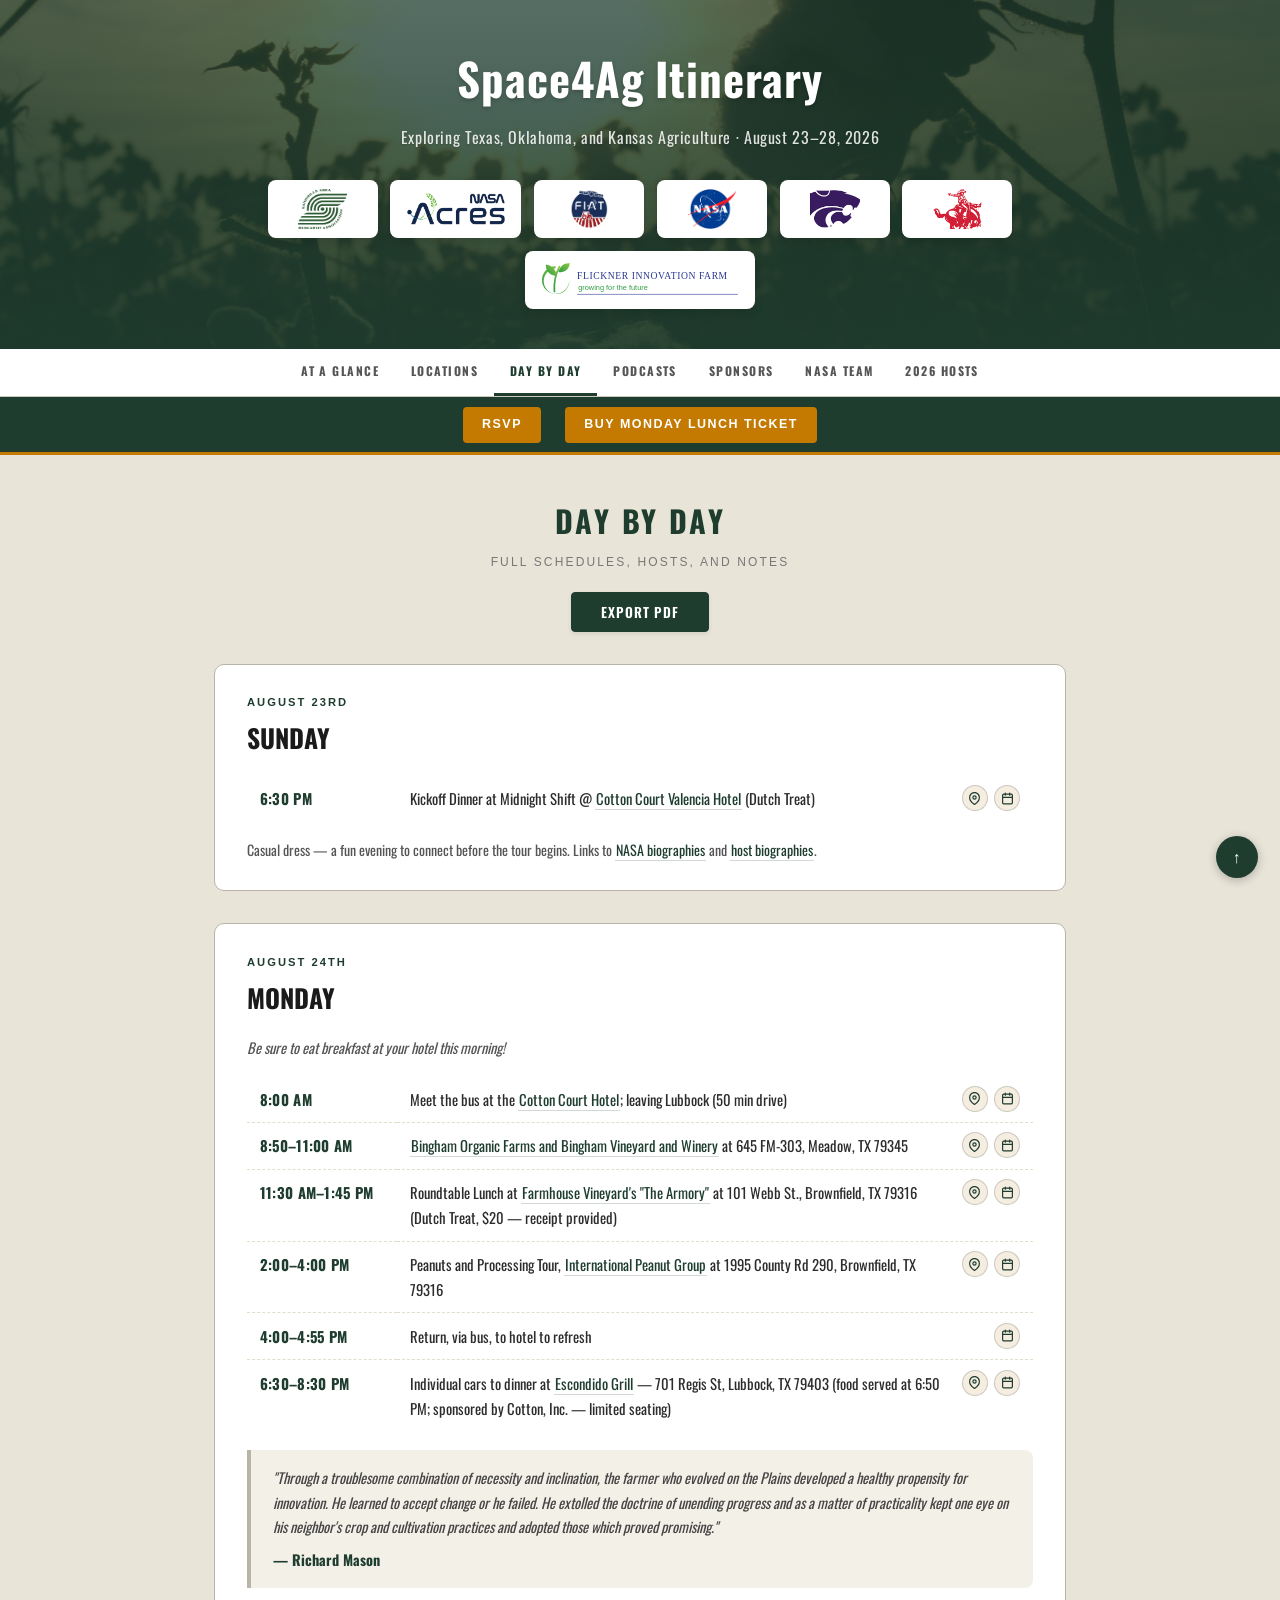
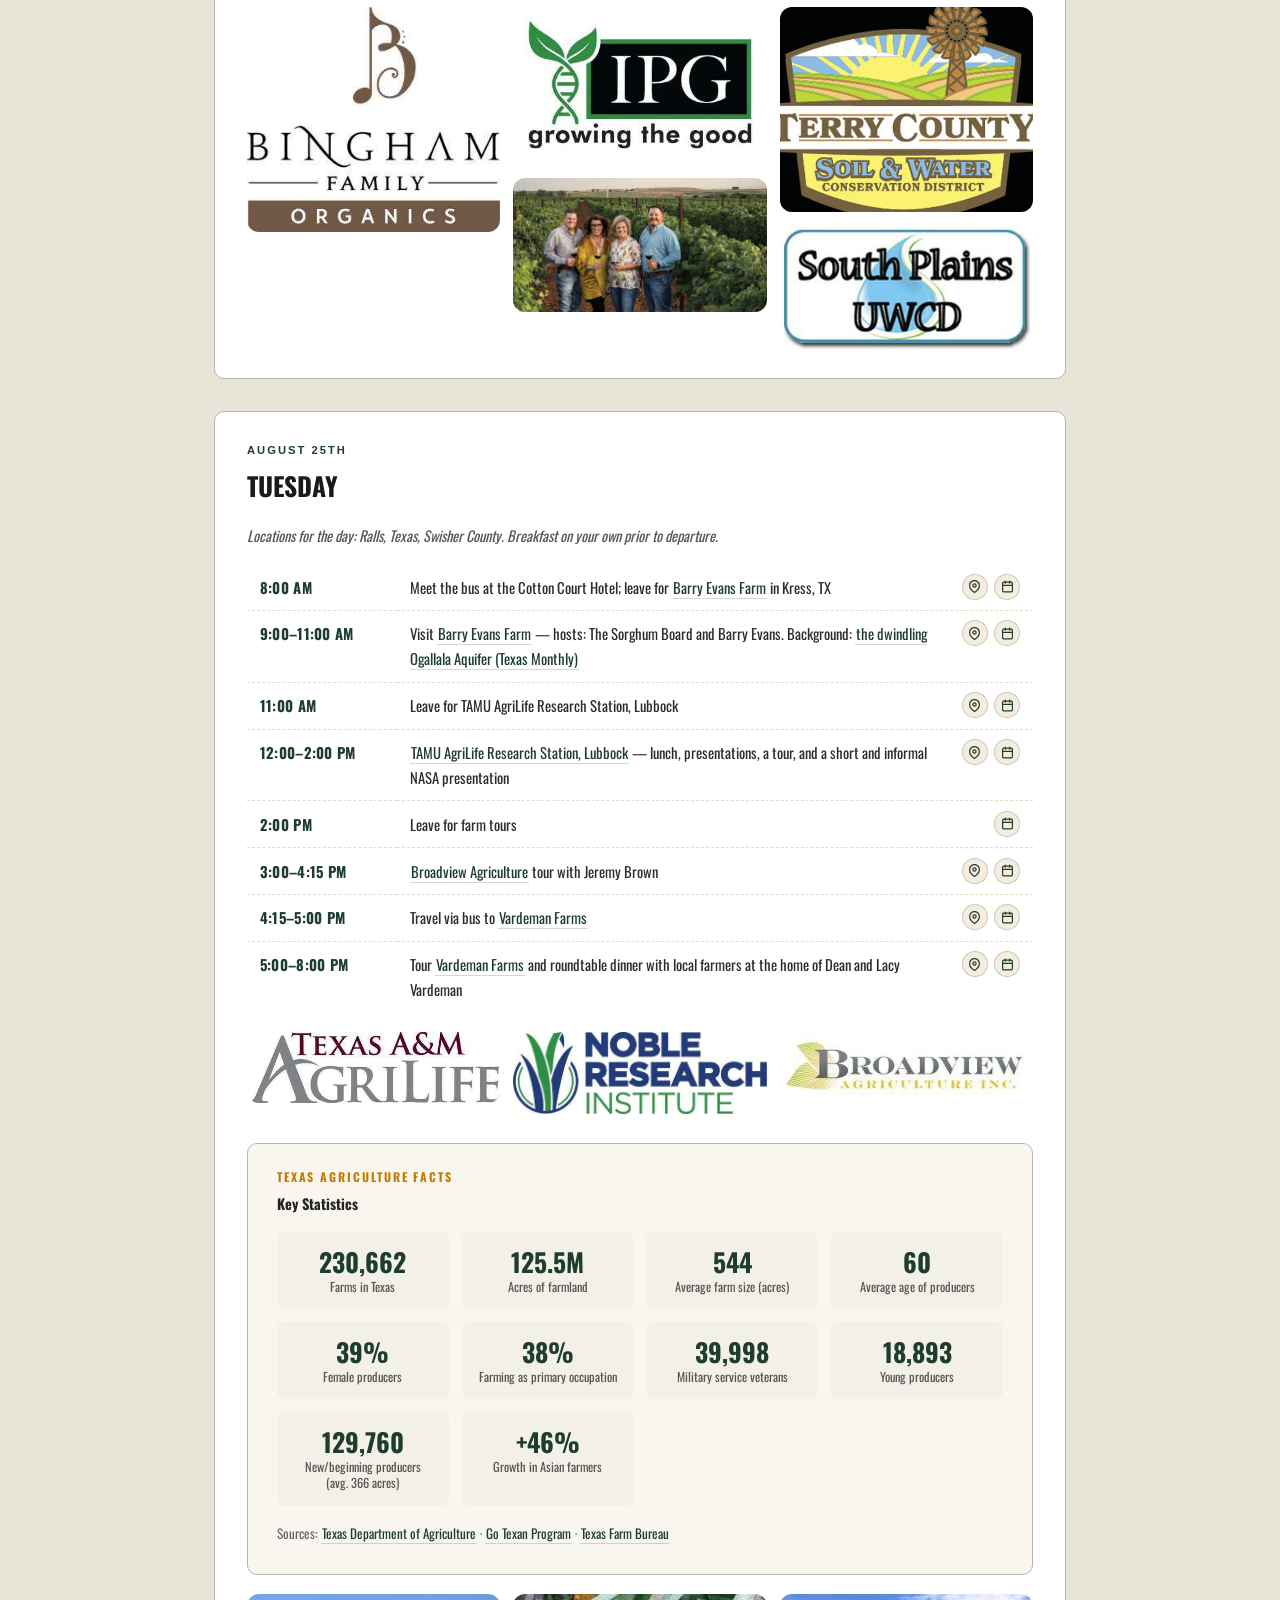
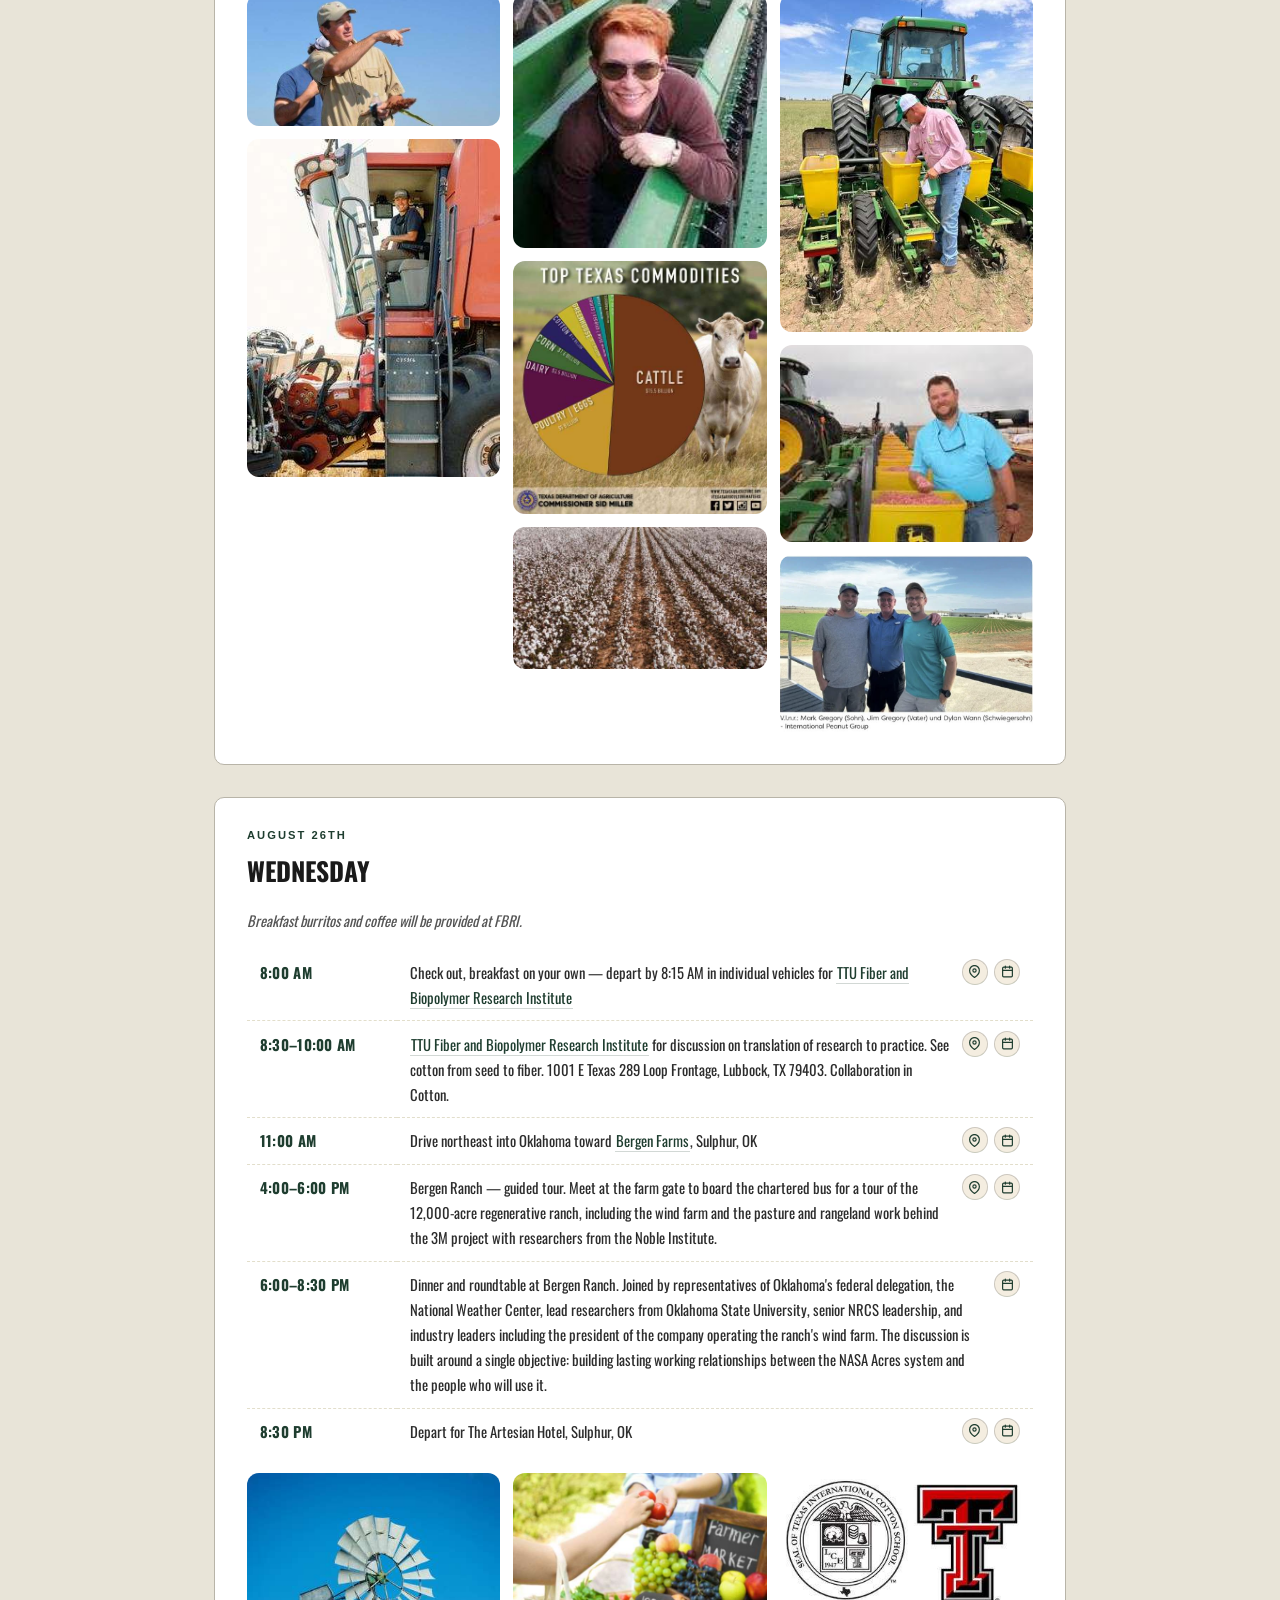
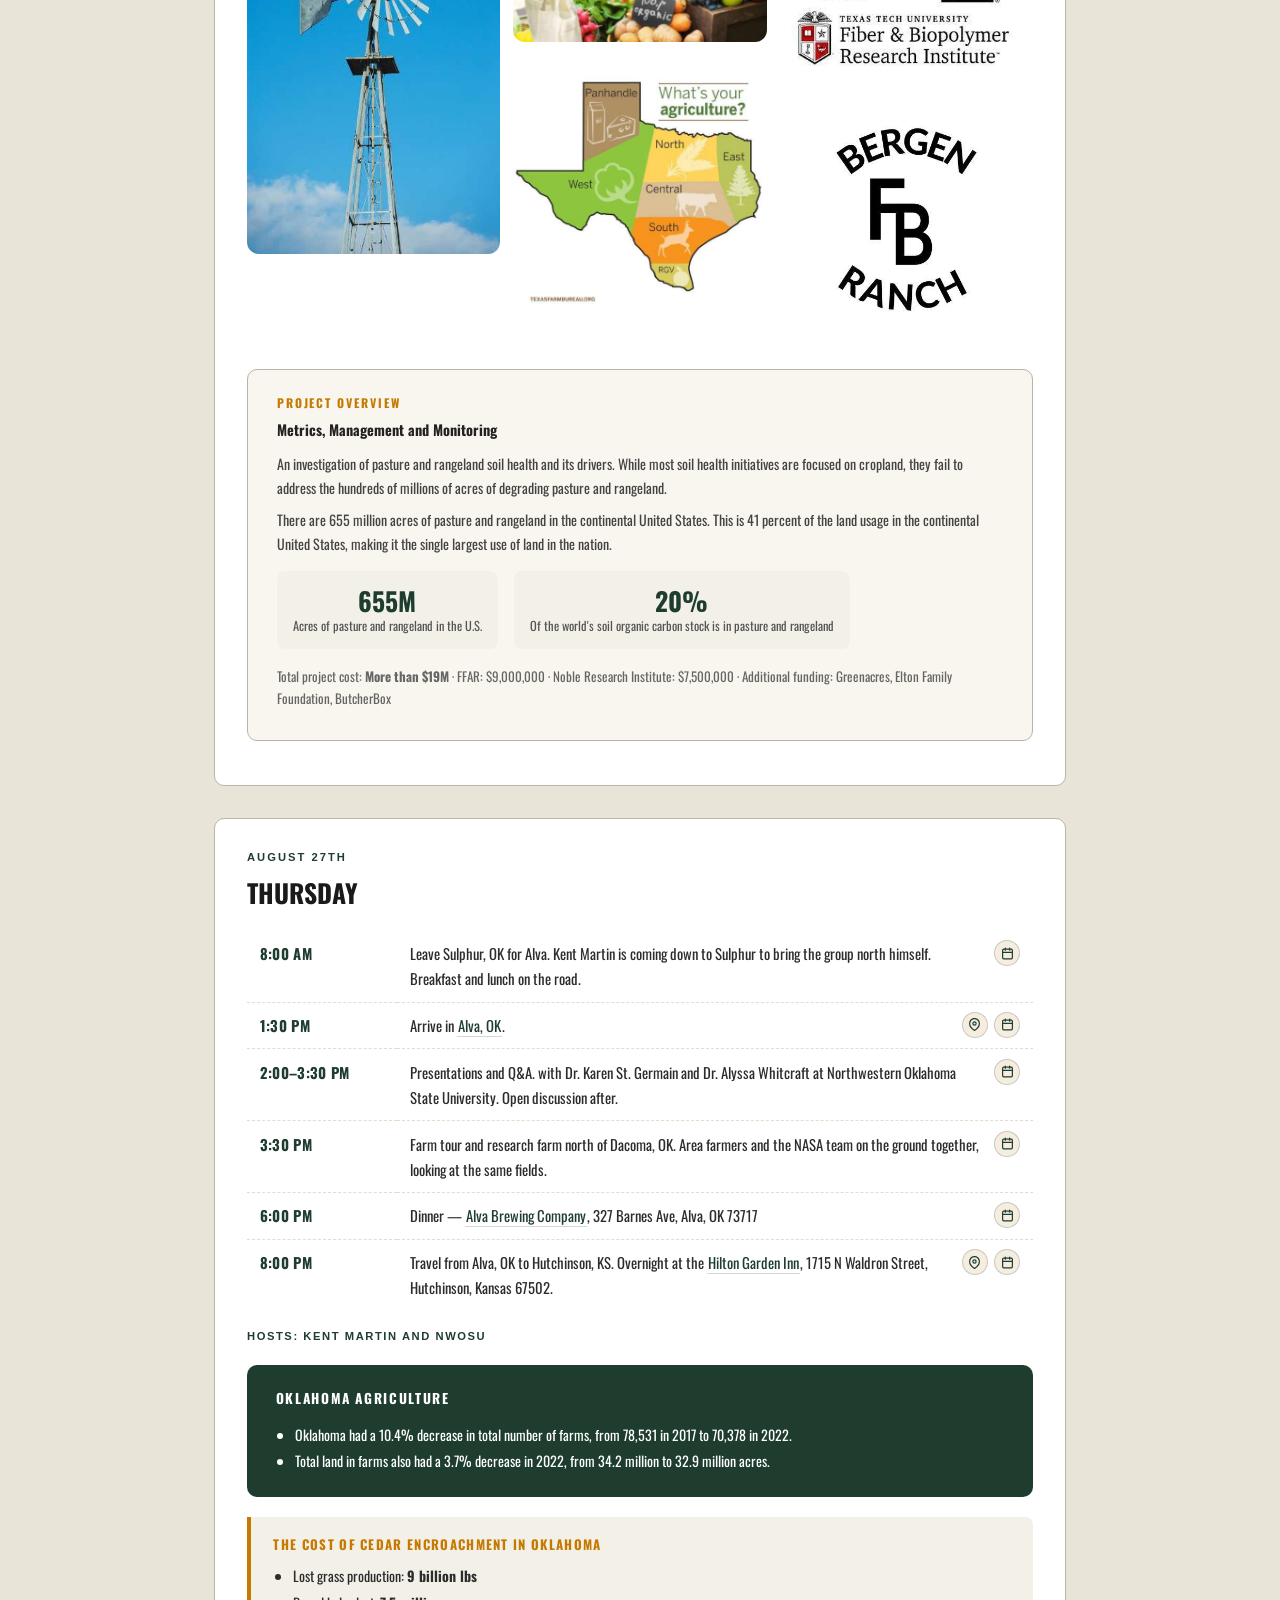
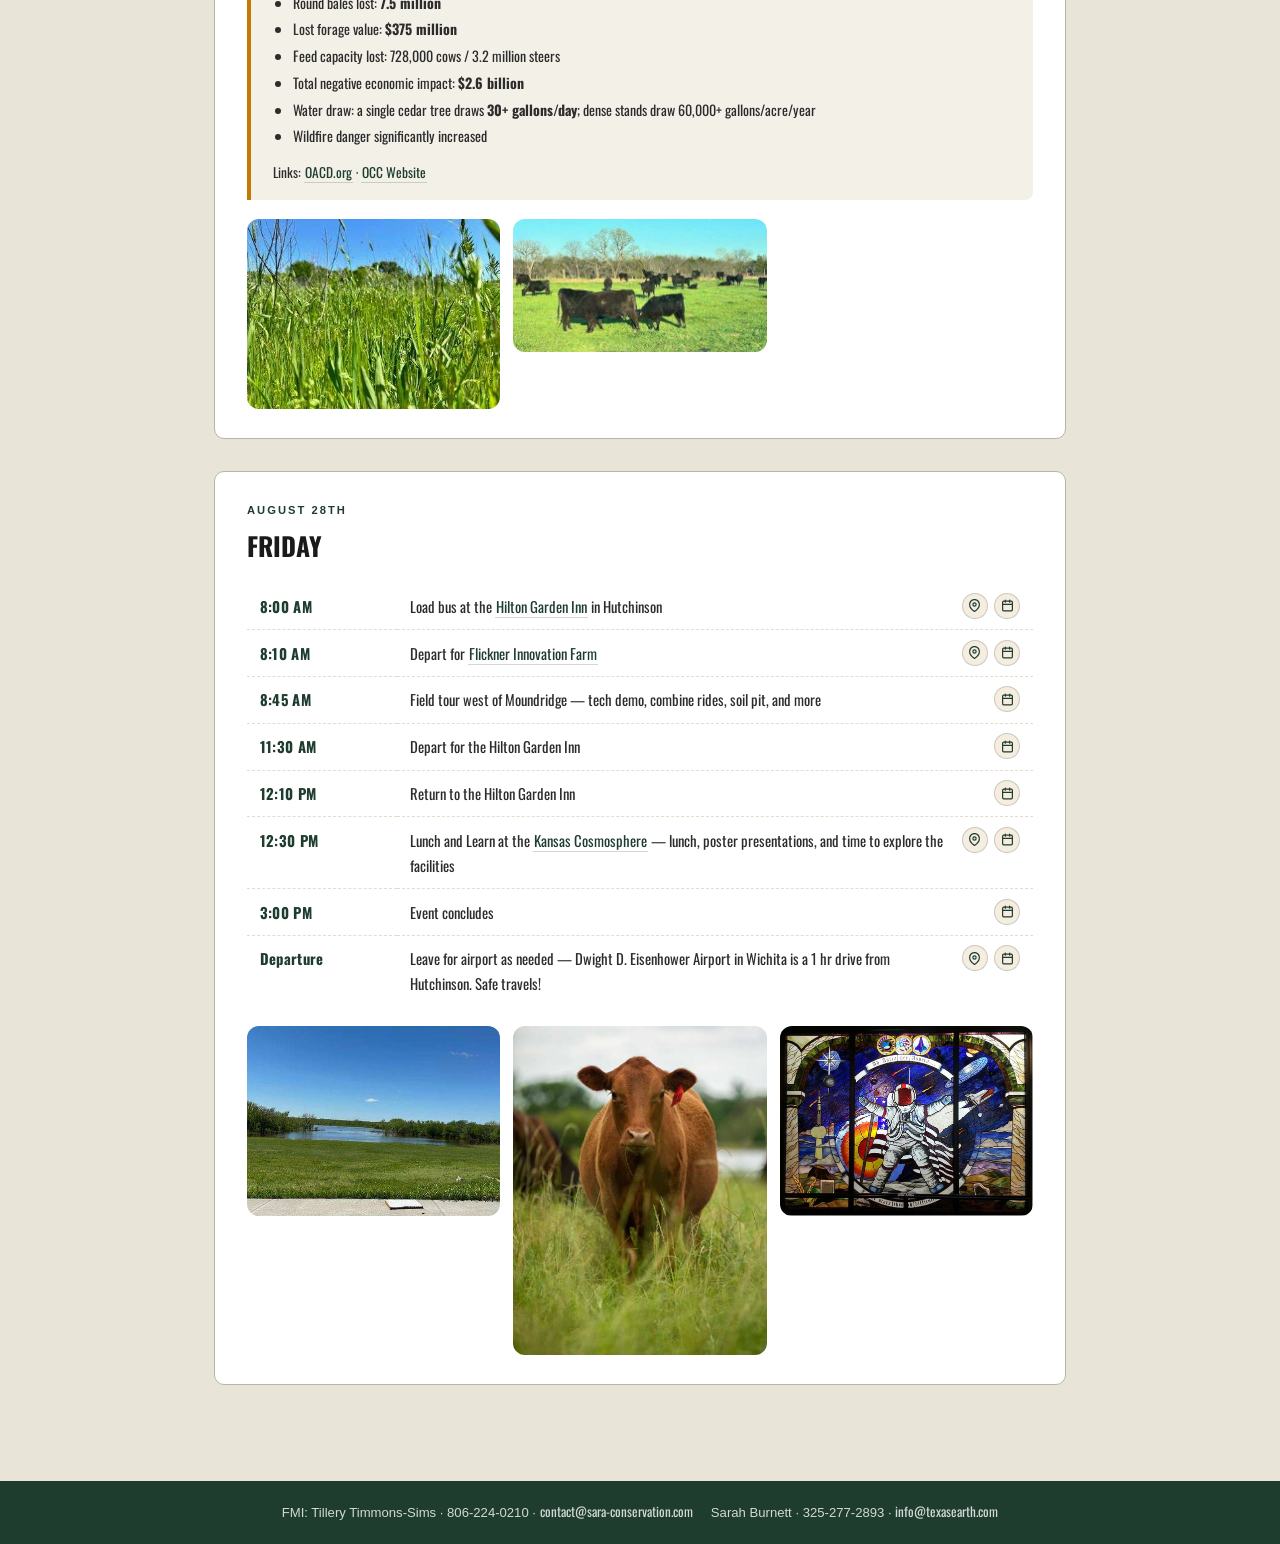
==== days.html @ a328c62b "commit" ====
<!DOCTYPE html>
<html lang="en">

<head>
  <meta charset="UTF-8" />
  <meta name="viewport" content="width=device-width, initial-scale=1.0" />
  <title>Day by Day — Space4Ag Tour</title>
  <meta name="description"
    content="Full day-by-day itinerary for the Space4Ag Tour, August 23–28, 2026, with schedules, hosts, and notes." />
  <link rel="stylesheet" href="styles.css" />
  <link rel="icon" type="image/png" href="images/sara_logo2.png" />
  <style>
    /* Texas Ag Facts infographic styling */
    .facts-grid {
      display: grid;
      grid-template-columns: repeat(auto-fill, minmax(160px, 1fr));
      gap: 0.8rem;
      margin: 1rem 0;
    }

    .fact-tile {
      background: #f3f0e8;
      border-radius: 8px;
      padding: 0.9rem 1rem;
      text-align: center;
    }

    .fact-tile .fact-num {
      font-size: 1.6rem;
      font-weight: 800;
      color: #1E3D2F;
      line-height: 1.1;
    }

    .fact-tile .fact-desc {
      font-size: 0.78rem;
      color: #555;
      margin-top: 0.25rem;
      line-height: 1.3;
    }

    .three-m-box {
      background: #f9f6ef;
      border: 1.5px solid #b8b4a8;
      border-radius: 10px;
      padding: 1.4rem 1.8rem;
      margin: 1rem 0;
    }

    .three-m-box h4 {
      font-family: 'Helvetica Neue', Arial, sans-serif;
      font-size: 0.75rem;
      letter-spacing: 0.16em;
      text-transform: uppercase;
      color: #c47a00;
      margin-bottom: 0.3rem;
    }

    .three-m-box h5 {
      font-family: 'Helvetica Neue', Arial, sans-serif;
      font-weight: 700;
      font-size: 0.9rem;
      color: #222;
      margin-bottom: 0.6rem;
    }

    .three-m-box p {
      font-size: 0.88rem;
      color: #444;
      margin-bottom: 0.5rem;
    }

    .ok-facts-box {
      background: #1E3D2F;
      color: #fff;
      border-radius: 10px;
      padding: 1.4rem 1.8rem;
      margin: 1.2rem 0;
    }

    .ok-facts-box h4 {
      font-family: 'Helvetica Neue', Arial, sans-serif;
      font-size: 0.85rem;
      letter-spacing: 0.12em;
      text-transform: uppercase;
      margin-bottom: 0.7rem;
    }

    .ok-facts-box ul {
      margin-left: 1.2rem;
      font-size: 0.88rem;
      line-height: 1.9;
    }

    .cedar-box {
      background: #f3f0e8;
      border-left: 4px solid #c47a00;
      border-radius: 0 8px 8px 0;
      padding: 1rem 1.4rem;
      margin: 1rem 0;
    }

    .cedar-box h4 {
      font-family: 'Helvetica Neue', Arial, sans-serif;
      font-size: 0.82rem;
      letter-spacing: 0.1em;
      text-transform: uppercase;
      color: #c47a00;
      margin-bottom: 0.5rem;
    }

    .cedar-box ul {
      margin-left: 1.2rem;
      font-size: 0.88rem;
      line-height: 1.9;
    }
  </style>
</head>

<body class="days-page">

  <!-- ── Hero ── -->
  <header class="hero">
    <div class="hero-bg" style="background-image: url('images/cotton.jpg');"></div>
    <div class="hero-overlay"></div>
    <div class="hero-content">
      <h1>Space4Ag Itinerary</h1>
      <p class="subtitle">Exploring Texas, Oklahoma, and Kansas Agriculture &middot; August 23–28, 2026</p>
      <div class="hero-logos">
        <a href="https://www.sara-conservation.com/" target="_blank" rel="noopener" class="logo-box">
          <img src="images/image (1).jpeg" alt="SARA logo" />
        </a>
        <a href="https://nasaacres.org/" target="_blank" rel="noopener" class="logo-box">
          <img src="images/image.png" alt="NASA Acres logo" />
        </a>
        <a href="https://www.fiatag.org/" target="_blank" rel="noopener" class="logo-box">
          <img src="images/image (1).png" alt="FIAT logo" />
        </a>
        <a href="https://www.nasa.gov/" target="_blank" rel="noopener" class="logo-box">
          <img src="images/image.jpeg" alt="NASA logo" />
        </a>
        <a href="https://www.k-state.edu/" target="_blank" rel="noopener" class="logo-box">
          <img src="images/image (3).png" alt="Kansas State Wildcats logo" />
        </a>
        <a href="https://okstate.edu/" target="_blank" rel="noopener" class="logo-box">
          <img src="images/image (2).png" alt="Oklahoma State University logo" />
        </a>
        <a href="https://flicknerinnovationfarm.com/" target="_blank" rel="noopener" class="logo-box"
          style="max-width:230px;">
          <img src="images/image.svg" alt="Flickner Innovation Farm — growing for the future" />
        </a>
      </div>
    </div>
  </header>

  <!-- ── Nav ── -->
  <nav class="site-nav" id="top">
    <ul>
      <li><a href="index.html">At a Glance</a></li>
      <li><a href="locations.html">Locations</a></li>
      <li><a href="days.html" class="active">Day by Day</a></li>
      <li><a href="podcasts.html">Podcasts</a></li>
      <li><a href="sponsors.html">Sponsors</a></li>
      <li><a href="nasa-team.html">NASA Team</a></li>
      <li><a href="hosts.html">2026 Hosts</a></li>
    </ul>
  </nav>

  <!-- ── Action Bar ── -->
  <div class="action-bar">
    <a href="https://docs.google.com/forms/d/e/1FAIpQLSe5itWmT0LQndg-N52-pvVv6DXgyEpdDwo-rx11z_T50AZPBA/viewform" target="_blank" rel="noopener">RSVP</a>
    <a href="https://www.eventbrite.com/e/nasa-space4ag-ticket-for-lunch-tickets-1996177941960?aff=oddtdtcreator" target="_blank" rel="noopener">Buy Monday Lunch Ticket</a>
  </div>

  <!-- ── Main ── -->
  <main class="page-content">
    <div class="section-header">
      <h2>Day by Day</h2>
      <p class="sub">Full Schedules, Hosts, and Notes</p>
      <button class="pdf-btn">Export PDF</button>
    </div>

    <div id="print-view" aria-hidden="true"></div>

    <!-- ═══ SUNDAY ═══ -->
    <div class="day-block" id="sunday">
      <p class="day-label">August 23rd</p>
      <h3>Sunday</h3>
      <table class="schedule-table">
        <tr>
          <td>6:30 PM</td>
          <td>Kickoff Dinner at Midnight Shift @ <a
              href="https://maps.google.com/?q=Cotton+Court+Valencia+Hotel+Lubbock+TX" target="_blank"
              rel="noopener">Cotton Court Valencia Hotel</a> (Dutch Treat)</td>
        </tr>
      </table>
      <p style="font-size:0.88rem;color:#555;">Casual dress — a fun evening to connect before the tour begins. Links to
        <a href="nasa-team.html">NASA biographies</a> and <a href="hosts.html">host biographies</a>.
      </p>
    </div>

    <!-- ═══ MONDAY ═══ -->
    <div class="day-block" id="monday">
      <p class="day-label">August 24th</p>
      <h3>Monday</h3>
      <p class="day-intro">Be sure to eat breakfast at your hotel this morning!</p>

      <table class="schedule-table">
        <tr>
          <td>8:00 AM</td>
          <td>Meet the bus at the <a href="https://maps.google.com/?q=Cotton+Court+Hotel+Lubbock+TX" target="_blank"
              rel="noopener">Cotton Court Hotel</a>; leaving Lubbock (50 min drive) &middot; <a
              href="https://maps.google.com/?q=Cotton+Court+Hotel+Lubbock+TX" target="_blank" rel="noopener">map</a>
          </td>
        </tr>
        <tr>
          <td>8:50–11:00 AM</td>
          <td><a href="https://maps.google.com/?q=645+FM-303+Meadow+TX+79345" target="_blank" rel="noopener">Bingham
              Organic Farms and Bingham Vineyard and Winery</a> at 645 FM-303, Meadow, TX 79345 &middot; <a
              href="https://maps.google.com/?q=645+FM-303+Meadow+TX+79345" target="_blank" rel="noopener">map</a></td>
        </tr>
        <tr>
          <td>11:30 AM–1:45 PM</td>
          <td>Roundtable Lunch at <a href="https://maps.google.com/?q=101+Webb+Street+Brownfield+TX+79316"
              target="_blank" rel="noopener">Farmhouse Vineyard's "The Armory"</a> at 101 Webb St., Brownfield, TX 79316
            (Dutch Treat, $20 — receipt provided) &middot; <a
              href="https://maps.google.com/?q=101+Webb+Street+Brownfield+TX+79316" target="_blank"
              rel="noopener">map</a></td>
        </tr>
        <tr>
          <td>2:00–4:00 PM</td>
          <td>Peanuts and Processing Tour, <a href="https://maps.google.com/?q=1995+County+Rd+290+Brownfield+TX+79316"
              target="_blank" rel="noopener">International Peanut Group</a> at 1995 County Rd 290, Brownfield, TX 79316
            &middot; <a href="https://maps.google.com/?q=1995+County+Rd+290+Brownfield+TX+79316" target="_blank"
              rel="noopener">map</a></td>
        </tr>
        <tr>
          <td>4:00–4:55 PM</td>
          <td>Return, via bus, to hotel to refresh</td>
        </tr>
        <tr>
          <td>6:30–8:30 PM</td>
          <td>Individual cars to dinner at <a
              href="https://maps.google.com/?q=Escondido+Grill+701+Regis+St+Lubbock+TX+79403" target="_blank"
              rel="noopener">Escondido Grill</a> — 701 Regis St, Lubbock, TX 79403 (food served at 6:50 PM; sponsored by
            Cotton, Inc. — limited seating) &middot; <a
              href="https://maps.google.com/?q=Escondido+Grill+701+Regis+St+Lubbock+TX+79403" target="_blank"
              rel="noopener">map</a></td>
        </tr>
      </table>

      <blockquote class="day-quote">
        "Through a troublesome combination of necessity and inclination, the farmer who evolved on the Plains developed
        a healthy propensity for innovation. He learned to accept change or he failed. He extolled the doctrine of
        unending progress and as a matter of practicality kept one eye on his neighbor's crop and cultivation practices
        and adopted those which proved promising."
        <p class="attr">— Richard Mason</p>
      </blockquote>

      <div class="logo-row">
        <div class="logo-pill"><img src="images/image (2).jpeg" alt="Bingham Family Organics" /></div>
        <div class="logo-pill"><img src="images/image (3).jpeg" alt="IPG — growing the good" /></div>
        <div class="logo-pill"><img src="images/image (4).jpeg" alt="Farmhouse Vineyards / The Armory" /></div>
        <div class="logo-pill"><img src="images/image (5).jpeg" alt="Escondido Grill" /></div>
      </div>

      <div class="photo-carousel">
        <img src="images/image (6).jpeg" alt="Bingham Farms / The Armory exterior" />
        <img src="images/image (7).jpeg" alt="International Peanut Growers" />
        <img src="images/VineyardGroup.png" alt="Farmhouse Vineyards" />
        <img src="images/TerryCountySWCD.png" alt="Terry County Soil & Water Conservation District" />
        <img src="images/SouthPlainsUWCD.png" alt="South Plains UWCD" />
      </div>
    </div>

    <!-- ═══ TUESDAY ═══ -->
    <div class="day-block" id="tuesday">
      <p class="day-label">August 25th</p>
      <h3>Tuesday</h3>
      <p class="day-intro">Locations for the day: Ralls, Texas, Swisher County. Breakfast on your own prior to
        departure.</p>

      <table class="schedule-table">
        <tr>
          <td>8:00 AM</td>
          <td>Meet the bus at the Cotton Court Hotel; leave for <a
              href="https://maps.google.com/?q=7187+FM+145+Kress+TX+79052" target="_blank" rel="noopener">Barry Evans
              Farm</a> in Kress, TX &middot; <a href="https://maps.google.com/?q=7187+FM+145+Kress+TX+79052"
              target="_blank" rel="noopener">map</a></td>
        </tr>
        <tr>
          <td>9:00–11:00 AM</td>
          <td>Visit <a href="https://maps.google.com/?q=7187+FM+145+Kress+TX+79052" target="_blank" rel="noopener">Barry
              Evans Farm</a> — hosts: The Sorghum Board and Barry Evans. Background: <a
              href="https://www.texasmonthly.com/news-politics/ogallala-aquifer-dwindling-crop-irrigation-subsidies/" target="_blank" rel="noopener">the
              dwindling Ogallala Aquifer (Texas Monthly)</a> &middot; <a
              href="https://maps.google.com/?q=7187+FM+145+Kress+TX+79052" target="_blank" rel="noopener">map</a></td>
        </tr>
        <tr>
          <td>11:00 AM</td>
          <td>Leave for TAMU AgriLife Research Station, Lubbock &middot; <a
              href="https://maps.google.com/?q=1102+East+FM+1294+Lubbock+TX" target="_blank" rel="noopener">map</a></td>
        </tr>
        <tr>
          <td>12:00–2:00 PM</td>
          <td><a href="https://maps.google.com/?q=1102+East+FM+1294+Lubbock+TX" target="_blank" rel="noopener">TAMU
              AgriLife Research Station, Lubbock</a> — lunch, presentations, a tour, and a short and informal NASA
            presentation &middot; <a href="https://maps.google.com/?q=1102+East+FM+1294+Lubbock+TX" target="_blank"
              rel="noopener">map</a></td>
        </tr>
        <tr>
          <td>2:00 PM</td>
          <td>Leave for farm tours</td>
        </tr>
        <tr>
          <td>3:00–4:15 PM</td>
          <td><a href="https://maps.google.com/?q=502+County+Road+L+Lamesa+TX+79331" target="_blank"
              rel="noopener">Broadview Agriculture</a> tour with Jeremy Brown &middot; <a
              href="https://maps.google.com/?q=502+County+Road+L+Lamesa+TX+79331" target="_blank" rel="noopener">map</a>
          </td>
        </tr>
        <tr>
          <td>4:15–5:00 PM</td>
          <td>Travel via bus to <a href="https://maps.google.com/?q=3520+E+Woodrow+Road+Slaton+TX+79364"
              target="_blank" rel="noopener">Vardeman Farms</a></td>
        </tr>
        <tr>
          <td>5:00–8:00 PM</td>
          <td>Tour <a href="https://maps.google.com/?q=3520+E+Woodrow+Road+Slaton+TX+79364" target="_blank"
              rel="noopener">Vardeman Farms</a> and roundtable dinner with local farmers at the home of Dean and Lacy
            Vardeman &middot; <a href="https://maps.google.com/?q=3520+E+Woodrow+Road+Slaton+TX+79364" target="_blank"
              rel="noopener">map</a></td>
        </tr>
      </table>

      <div class="logo-row">
        <div class="logo-pill"><img src="images/image (50).jpeg" alt="Texas A&M AgriLife" /></div>
        <div class="logo-pill"><img src="images/image (8).jpeg" alt="Noble Research Institute" /></div>
        <div class="logo-pill"><img src="images/image (9).jpeg" alt="Broadview Agriculture" /></div>
      </div>

      <div class="photo-carousel">
        <img src="images/image (10).jpeg" alt="Barry Evans farm — farmer pointing at field" />
        <img src="images/image (11).jpeg" alt="Agricultural machinery" />
        <img src="images/image (12).jpeg" alt="Field researcher" />
      </div>

      <!-- Texas Agriculture Facts -->
      <div class="three-m-box" style="margin-top:1.5rem;">
        <h4>Texas Agriculture Facts</h4>
        <h5>Key Statistics</h5>
        <div class="facts-grid">
          <div class="fact-tile">
            <div class="fact-num">230,662</div>
            <div class="fact-desc">Farms in Texas</div>
          </div>
          <div class="fact-tile">
            <div class="fact-num">125.5M</div>
            <div class="fact-desc">Acres of farmland</div>
          </div>
          <div class="fact-tile">
            <div class="fact-num">544</div>
            <div class="fact-desc">Average farm size (acres)</div>
          </div>
          <div class="fact-tile">
            <div class="fact-num">60</div>
            <div class="fact-desc">Average age of producers</div>
          </div>
          <div class="fact-tile">
            <div class="fact-num">39%</div>
            <div class="fact-desc">Female producers</div>
          </div>
          <div class="fact-tile">
            <div class="fact-num">38%</div>
            <div class="fact-desc">Farming as primary occupation</div>
          </div>
          <div class="fact-tile">
            <div class="fact-num">39,998</div>
            <div class="fact-desc">Military service veterans</div>
          </div>
          <div class="fact-tile">
            <div class="fact-num">18,893</div>
            <div class="fact-desc">Young producers</div>
          </div>
          <div class="fact-tile">
            <div class="fact-num">129,760</div>
            <div class="fact-desc">New/beginning producers (avg. 366 acres)</div>
          </div>
          <div class="fact-tile">
            <div class="fact-num">+46%</div>
            <div class="fact-desc">Growth in Asian farmers</div>
          </div>
        </div>
        <p style="font-size:0.82rem;color:#666;margin-top:0.5rem;">Sources: <a href="https://www.texasagriculture.gov/"
            target="_blank" rel="noopener">Texas Department of Agriculture</a> &middot; <a
            href="https://www.gotexan.org/" target="_blank" rel="noopener">Go Texan Program</a> &middot; <a
            href="https://www.txfb.org/" target="_blank" rel="noopener">Texas Farm Bureau</a></p>
      </div>

      <div class="photo-carousel">
        <img src="images/image (13).jpeg" alt="Barry Evans" />
        <img src="images/image (14).jpeg" alt="" />
        <img src="images/image (15).jpeg" alt="Lacy Cotter-Vardeman of Vardeman Farms" />
        <img src="images/image (16).jpeg" alt="Texas Commodities" />
        <img src="images/image (17).jpeg" alt="West Texas Cotton" />
        <img src="images/image (18).jpeg" alt="" />
        <img src="images/PeanutPlanting.png" alt="Peanut planting" />
        <img src="images/InternationalPeanutGroup.png" alt="International Peanut Group — Mark Gregory, Jim Gregory, and Dylan Wann" />
      </div>
    </div>

    <!-- ═══ WEDNESDAY ═══ -->
    <div class="day-block" id="wednesday">
      <p class="day-label">August 26th</p>
      <h3>Wednesday</h3>
      <p class="day-intro">Breakfast burritos and coffee will be provided at FBRI.</p>

      <table class="schedule-table">
        <tr>
          <td>8:00 AM</td>
          <td>Check out, breakfast on your own — depart by 8:15 AM in individual vehicles for <a
              href="https://maps.google.com/?q=1001+E+Texas+289+Loop+Frontage+Lubbock+TX+79403" target="_blank"
              rel="noopener">TTU Fiber and Biopolymer Research Institute</a> &middot; <a
              href="https://maps.google.com/?q=1001+E+Texas+289+Loop+Frontage+Lubbock+TX+79403" target="_blank"
              rel="noopener">map</a></td>
        </tr>
        <tr>
          <td>8:30–10:00 AM</td>
          <td><a href="https://maps.google.com/?q=1001+E+Texas+289+Loop+Frontage+Lubbock+TX+79403" target="_blank"
              rel="noopener">TTU Fiber and Biopolymer Research Institute</a> for discussion on translation of research
            to practice. See cotton from seed to fiber. 1001 E Texas 289 Loop Frontage, Lubbock, TX 79403. Collaboration
            in Cotton. &middot; <a href="https://maps.google.com/?q=1001+E+Texas+289+Loop+Frontage+Lubbock+TX+79403"
              target="_blank" rel="noopener">map</a></td>
        </tr>
        <tr>
          <td>11:00 AM</td>
          <td>Drive northeast into Oklahoma toward <a href="https://maps.google.com/?q=Bergen+Ranch+Sulphur+Oklahoma"
              target="_blank" rel="noopener">Bergen Farms</a>, Sulphur, OK &middot; <a
              href="https://maps.google.com/?q=Bergen+Ranch+Sulphur+Oklahoma" target="_blank" rel="noopener">map</a>
          </td>
        </tr>
        <tr>
          <td>4:00–6:00 PM</td>
          <td>Bergen Ranch — guided tour. Meet at the farm gate to board the chartered bus for a tour of the
            12,000-acre regenerative ranch, including the wind farm and the pasture and rangeland work behind the 3M
            project with researchers from the Noble Institute. &middot; <a
              href="https://maps.google.com/?q=Bergen+Ranch+Sulphur+Oklahoma" target="_blank" rel="noopener">map</a>
          </td>
        </tr>
        <tr>
          <td>6:00–8:30 PM</td>
          <td>Dinner and roundtable at Bergen Ranch. Joined by representatives of Oklahoma's federal delegation, the
            National Weather Center, lead researchers from Oklahoma State University, senior NRCS leadership, and
            industry leaders including the president of the company operating the ranch's wind farm. The discussion
            is built around a single objective: building lasting working relationships between the NASA Acres system
            and the people who will use it.</td>
        </tr>
        <tr>
          <td>8:30 PM</td>
          <td>Depart for The Artesian Hotel, Sulphur, OK &middot; <a
              href="https://maps.google.com/?q=1001+W+1st+St+Sulphur+OK+73086" target="_blank" rel="noopener">map</a>
          </td>
        </tr>
      </table>

      <div class="logo-row">
        <div class="logo-pill"><img src="images/image (21).jpeg" alt="TTU Fiber and Biopolymer Research Institute" />
        </div>
      </div>

      <div class="photo-carousel">
        <img src="images/image (22).jpeg" alt="" />
        <img src="images/image (23).jpeg" alt="" />
        <img src="images/image (24).jpeg" alt="" />
        <img src="images/image (25).jpeg" alt="" />
        <img src="images/image (49).jpeg" alt="Bergen Ranch" />
      </div>

      <!-- 3M Project Overview -->
      <div class="three-m-box" style="margin-top:1.5rem;">
        <h4>Project Overview</h4>
        <h5>Metrics, Management and Monitoring</h5>
        <p>An investigation of pasture and rangeland soil health and its drivers. While most soil health initiatives are
          focused on cropland, they fail to address the hundreds of millions of acres of degrading pasture and
          rangeland.</p>
        <p>There are 655 million acres of pasture and rangeland in the continental United States. This is 41 percent of
          the land usage in the continental United States, making it the single largest use of land in the nation.</p>
        <div style="display:flex;flex-wrap:wrap;gap:1rem;margin:1rem 0;">
          <div class="fact-tile">
            <div class="fact-num">655M</div>
            <div class="fact-desc">Acres of pasture and rangeland in the U.S.</div>
          </div>
          <div class="fact-tile">
            <div class="fact-num">20%</div>
            <div class="fact-desc">Of the world's soil organic carbon stock is in pasture and rangeland</div>
          </div>
        </div>
        <p style="font-size:0.82rem;color:#666;">Total project cost: <strong>More than $19M</strong> &middot; FFAR:
          $9,000,000 &middot; Noble Research Institute: $7,500,000 &middot; Additional funding: Greenacres, Elton Family
          Foundation, ButcherBox</p>
      </div>
    </div>

    <!-- ═══ THURSDAY ═══ -->
    <div class="day-block" id="thursday">
      <p class="day-label">August 27th</p>
      <h3>Thursday</h3>

      <table class="schedule-table">
        <tr>
          <td>8:00 AM</td>
          <td>Leave Sulphur, OK for Alva. Kent Martin is coming down to Sulphur to bring the group north himself.
            Breakfast and lunch on the road.</td>
        </tr>
        <tr>
          <td>1:30 PM</td>
          <td>Arrive in <a href="https://maps.google.com/?q=Alva+OK" target="_blank" rel="noopener">Alva, OK</a>.</td>
        </tr>
        <tr>
          <td>2:00–3:30 PM</td>
          <td>Presentations and Q&A. with Dr. Karen St. Germain and Dr. Alyssa Whitcraft at Northwestern Oklahoma
            State University. Open discussion after.</td>
        </tr>
        <tr>
          <td>3:30 PM</td>
          <td>Farm tour and research farm north of Dacoma, OK. Area farmers and the NASA team on the ground together,
            looking at the same fields.</td>
        </tr>
        <tr>
          <td>6:00 PM</td>
          <td>Dinner — <a href="https://alvabeerco.com/food/" target="_blank" rel="noopener">Alva Brewing Company</a>,
            327 Barnes Ave, Alva, OK 73717</td>
        </tr>
        <tr>
          <td>8:00 PM</td>
          <td>Travel from Alva, OK to Hutchinson, KS. Overnight at the <a
              href="https://maps.google.com/?q=1715+N+Waldron+Street+Hutchinson+Kansas+67502" target="_blank"
              rel="noopener">Hilton Garden Inn</a>, 1715 N Waldron Street, Hutchinson, Kansas 67502.</td>
        </tr>
      </table>

      <p class="hosts-line">Hosts: Kent Martin and NWOSU</p>

      <div class="logo-row">
        <div class="logo-pill"><img src="images/image (26).jpeg" alt="Oklahoma Conservation Commission" /></div>
        <div class="logo-pill"><img src="images/image (27).jpeg" alt="OACD Oklahoma" /></div>
      </div>

      <!-- Oklahoma Agriculture Facts -->
      <div class="ok-facts-box">
        <h4>Oklahoma Agriculture</h4>
        <ul>
          <li>Oklahoma had a 10.4% decrease in total number of farms, from 78,531 in 2017 to 70,378 in 2022.</li>
          <li>Total land in farms also had a 3.7% decrease in 2022, from 34.2 million to 32.9 million acres.</li>
        </ul>
      </div>

      <!-- Cedar Encroachment -->
      <div class="cedar-box">
        <h4>The Cost of Cedar Encroachment in Oklahoma</h4>
        <ul>
          <li>Lost grass production: <strong>9 billion lbs</strong></li>
          <li>Round bales lost: <strong>7.5 million</strong></li>
          <li>Lost forage value: <strong>$375 million</strong></li>
          <li>Feed capacity lost: 728,000 cows / 3.2 million steers</li>
          <li>Total negative economic impact: <strong>$2.6 billion</strong></li>
          <li>Water draw: a single cedar tree draws <strong>30+ gallons/day</strong>; dense stands draw 60,000+
            gallons/acre/year</li>
          <li>Wildfire danger significantly increased</li>
        </ul>
        <p style="margin-top:0.7rem;font-size:0.84rem;">Links: <a href="https://www.oacd.org/" target="_blank"
            rel="noopener">OACD.org</a> &middot; <a href="https://www.ok.gov/conservation/" target="_blank"
            rel="noopener">OCC Website</a></p>
      </div>

      <div class="photo-carousel">
        <img src="images/image (28).jpeg" alt="" />
        <img src="images/image (29).jpeg" alt="" />
      </div>
    </div>

    <!-- ═══ FRIDAY ═══ -->
    <div class="day-block" id="friday">
      <p class="day-label">August 28th</p>
      <h3>Friday</h3>

      <table class="schedule-table">
        <tr>
          <td>8:00 AM</td>
          <td>Load bus at the <a href="https://maps.google.com/?q=1715+N+Waldron+Street+Hutchinson+Kansas+67502"
              target="_blank" rel="noopener">Hilton Garden Inn</a> in Hutchinson</td>
        </tr>
        <tr>
          <td>8:10 AM</td>
          <td>Depart for <a href="https://www.kcare.k-state.edu/water/flickner/" target="_blank"
              rel="noopener">Flickner Innovation Farm</a> &middot; <a
              href="https://maps.google.com/?q=1923+Arrowhead+Moundridge+KS+67107" target="_blank"
              rel="noopener">map</a></td>
        </tr>
        <tr>
          <td>8:45 AM</td>
          <td>Field tour west of Moundridge — tech demo, combine rides, soil pit, and more</td>
        </tr>
        <tr>
          <td>11:30 AM</td>
          <td>Depart for the Hilton Garden Inn</td>
        </tr>
        <tr>
          <td>12:10 PM</td>
          <td>Return to the Hilton Garden Inn</td>
        </tr>
        <tr>
          <td>12:30 PM</td>
          <td>Lunch and Learn at the <a href="https://maps.google.com/?q=1100+N+Plum+St+Hutchinson+KS+67501"
              target="_blank" rel="noopener">Kansas Cosmosphere</a> — lunch, poster presentations, and time to
            explore the facilities &middot; <a href="https://maps.google.com/?q=1100+N+Plum+St+Hutchinson+KS+67501"
              target="_blank" rel="noopener">map</a></td>
        </tr>
        <tr>
          <td>3:00 PM</td>
          <td>Event concludes</td>
        </tr>
        <tr>
          <td>Departure</td>
          <td>Leave for airport as needed — Dwight D. Eisenhower Airport in Wichita is a 1 hr drive from Hutchinson.
            Safe travels! &middot; <a href="https://maps.google.com/?q=2277+Eisenhower+Airport+Pkwy+Wichita+KS+67209"
              target="_blank" rel="noopener">map</a></td>
        </tr>
      </table>

      <div class="photo-carousel">
        <img src="images/image (30).jpeg" alt="" />
        <img src="images/image (31).jpeg" alt="" />
        <img src="images/CosmosphereStainedGlass.png" alt="Stained Glass Art at the Cosmosphere" />
      </div>
    </div>

  </main>

  <!-- ── Footer ── -->
  <footer class="site-footer">
    FMI: Tillery Timmons-Sims &middot; 806-224-0210 &middot;
    <a href="mailto:contact@sara-conservation.com">contact@sara-conservation.com</a>
    &nbsp;&nbsp;&nbsp;
    Sarah Burnett &middot; 325-277-2893 &middot;
    <a href="mailto:info@texasearth.com">info@texasearth.com</a>
  </footer>

  <a href="#" class="back-to-top" title="Back to top">&#8593;</a>

  <script src="carousel.js"></script>
  <script src="calendar-pdf.js"></script>
</body>

</html>
---- styles.css ----
@import url('https://fonts.googleapis.com/css2?family=Oswald:wght@300;400;500;600;700&display=swap');

/* ── Reset & base ─────────────────────────────────────────── */
*,
*::before,
*::after {
  box-sizing: border-box;
  margin: 0;
  padding: 0;
}

html {
  scroll-behavior: smooth;
  font-size: 16px;
}

body,
h1,
h2,
h3,
h4,
h5,
h6,
table,
td,
th,
input,
button,
textarea,
a,
span {
  font-family: 'Oswald', sans-serif !important;
}

body {
  background: #e8e4d8;
  color: #2c2c2c;
  line-height: 1.7;
}

a {
  color: #1E3D2F;
  text-decoration: none;
}

a:hover {
  color: #2e6347;
}

main.page-content p a,
main.page-content td a,
main.page-content li a,
main.page-content blockquote a {
  border-bottom: 1.5px solid rgba(30, 61, 47, 0.2);
  transition: all 0.2s ease;
  padding: 0 1px;
}

main.page-content p a:hover,
main.page-content td a:hover,
main.page-content li a:hover,
main.page-content blockquote a:hover {
  color: #c47a00;
  border-bottom-color: #c47a00;
  background-color: rgba(196, 122, 0, 0.05);
  border-radius: 2px;
}

img {
  max-width: 100%;
  height: auto;
  display: block;
}

/* ── Top banner / hero ──────────────────────────────────────*/
.hero {
  position: relative;
  overflow: hidden;
  color: #fff;
  text-align: center;
  min-height: 320px;
  display: flex;
  flex-direction: column;
  justify-content: center;
  align-items: center;
  padding: 2.5rem 1rem;
}

.hero-bg {
  position: absolute;
  top: 0;
  left: 0;
  width: 100%;
  height: 100%;
  background-size: cover;
  background-position: center;
  z-index: 1;
  animation: kenburns 25s ease-in-out infinite alternate;
}

.hero-overlay {
  position: absolute;
  top: 0;
  left: 0;
  width: 100%;
  height: 100%;
  background: linear-gradient(to bottom, rgba(30, 61, 47, 0.75), rgba(30, 61, 47, 0.93));
  z-index: 2;
}

/* partner logos strip */
.hero-logos {
  display: flex;
  flex-wrap: wrap;
  justify-content: center;
  gap: 0.8rem;
  margin-top: 1.8rem;
  position: relative;
  z-index: 5;
  width: 100%;
}

.hero-logos .logo-box {
  background: #fff;
  border-radius: 8px;
  padding: 0.4rem 0.8rem;
  display: flex;
  align-items: center;
  justify-content: center;
  min-width: 110px;
  max-width: 180px;
  height: 58px;
  box-shadow: 0 4px 10px rgba(0, 0, 0, 0.12);
  transition: transform 0.22s cubic-bezier(0.25, 0.46, 0.45, 0.94), box-shadow 0.22s;
  cursor: pointer;
  text-decoration: none;
}

.hero-logos .logo-box:hover {
  transform: scale(1.04) translateY(-2.5px);
  box-shadow: 0 8px 18px rgba(0, 0, 0, 0.18);
}

.hero-logos .logo-box img {
  max-height: 40px;
  width: auto;
  object-fit: contain;
}

.hero-content {
  position: relative;
  z-index: 4;
  max-width: 800px;
  width: 100%;
}

.hero h1 {
  font-size: clamp(1.8rem, 4vw, 2.8rem);
  font-weight: 700;
  letter-spacing: 0.02em;
  margin-bottom: 0.5rem;
  text-shadow: 0 2px 4px rgba(0, 0, 0, 0.2);
}

.hero .subtitle {
  font-size: 1rem;
  opacity: 0.85;
  letter-spacing: 0.04em;
  text-shadow: 0 1px 2px rgba(0, 0, 0, 0.2);
}

@keyframes kenburns {
  0% {
    transform: scale(1);
  }

  100% {
    transform: scale(1.12);
  }
}

/* ── Sticky Navigation ──────────────────────────────────────*/
.site-nav {
  position: sticky;
  top: 0;
  z-index: 100;
  background: #fff;
  border-bottom: 1px solid #ccc8be;
  padding: 0 1rem;
}

.site-nav ul {
  list-style: none;
  display: flex;
  flex-wrap: wrap;
  justify-content: center;
  gap: 0;
}

.site-nav ul li a {
  display: block;
  padding: 0.75rem 1rem;
  text-decoration: none;
  font-family: 'Helvetica Neue', Arial, sans-serif;
  font-size: 0.75rem;
  font-weight: 700;
  letter-spacing: 0.12em;
  text-transform: uppercase;
  color: #555;
  transition: all 0.2s ease-in-out;
  border-bottom: 3px solid transparent;
}

.site-nav ul li a:hover,
.site-nav ul li a.active {
  color: #1E3D2F;
  border-bottom: 3px solid #1E3D2F;
}

/* ── Action bar (RSVP / Lunch ticket) ──────────────────────*/
.action-bar {
  background: #1E3D2F;
  display: flex;
  flex-wrap: wrap;
  justify-content: center;
  align-items: center;
  gap: 0.75rem 1.5rem;
  padding: 0.6rem 1rem;
  border-bottom: 3px solid #c47a00;
}

.action-bar a {
  display: inline-flex;
  align-items: center;
  gap: 0.4rem;
  background: #c47a00;
  color: #fff !important;
  text-decoration: none;
  font-family: 'Helvetica Neue', Arial, sans-serif !important;
  font-size: 0.78rem;
  font-weight: 700;
  letter-spacing: 0.12em;
  text-transform: uppercase;
  padding: 0.45rem 1.2rem;
  border-radius: 4px;
  transition: background 0.2s, transform 0.15s;
  white-space: nowrap;
}

.action-bar a:hover {
  background: #a56200;
  transform: translateY(-1px);
}

/* ── Page content wrapper ───────────────────────────────────*/
.page-content {
  max-width: 900px;
  margin: 0 auto;
  padding: 2.5rem 1.5rem 4rem;
}

/* ── Section headers ────────────────────────────────────────*/
.section-header {
  text-align: center;
  margin-bottom: 2rem;
}

.section-header h2 {
  font-family: 'Helvetica Neue', Arial, sans-serif;
  font-size: clamp(1.3rem, 3vw, 1.9rem);
  font-weight: 800;
  letter-spacing: 0.08em;
  text-transform: uppercase;
  color: #1E3D2F;
  margin-bottom: 0.35rem;
}

.section-header .sub {
  font-family: 'Helvetica Neue', Arial, sans-serif;
  font-size: 0.75rem;
  letter-spacing: 0.18em;
  text-transform: uppercase;
  color: #777;
}

/* ── Glance schedule cards ──────────────────────────────────*/
.glance-grid {
  display: grid;
  grid-template-columns: repeat(auto-fit, minmax(340px, 1fr));
  gap: 1.2rem;
}

.day-card {
  background: #fff;
  border: 1.5px solid #b8b4a8;
  border-radius: 10px;
  overflow: hidden;
}

.day-card .day-header {
  background: #1E3D2F;
  color: #fff;
  font-family: 'Helvetica Neue', Arial, sans-serif;
  font-weight: 700;
  font-size: 0.85rem;
  letter-spacing: 0.1em;
  text-transform: uppercase;
  padding: 0.7rem 1.2rem;
}

.day-card table {
  width: 100%;
  border-collapse: collapse;
  padding: 0.5rem;
}

.day-card table td {
  padding: 0.45rem 1rem;
  vertical-align: top;
  font-size: 0.9rem;
}

.day-card table td:first-child {
  white-space: nowrap;
  font-weight: 700;
  color: #444;
  width: 130px;
}

/* ── Day-by-day itinerary blocks ────────────────────────────*/
.day-block {
  background: #fff;
  border: 1.5px solid #b8b4a8;
  border-radius: 10px;
  padding: 1.8rem 2rem;
  margin-bottom: 2rem;
}

.day-block .day-label {
  font-family: 'Helvetica Neue', Arial, sans-serif;
  font-size: 0.7rem;
  letter-spacing: 0.18em;
  text-transform: uppercase;
  color: #1E3D2F;
  font-weight: 700;
  margin-bottom: 0.25rem;
}

.day-block h3 {
  font-size: 1.6rem;
  font-weight: 700;
  text-transform: uppercase;
  font-family: 'Helvetica Neue', Arial, sans-serif;
  margin-bottom: 1rem;
  color: #1a1a1a;
}

.day-block .day-intro {
  font-size: 0.9rem;
  color: #555;
  margin-bottom: 1rem;
  font-style: italic;
}

/* schedule table inside day block */
.schedule-table {
  width: 100%;
  border-collapse: collapse;
  margin-bottom: 1rem;
}

.schedule-table tr {
  border-bottom: 1px dashed #e2decb;
  transition: background-color 0.25s ease;
}

.schedule-table tr:last-child {
  border-bottom: none;
}

.schedule-table tr:hover {
  background-color: #fcfbfa;
}

.schedule-table td {
  padding: 0.65rem 0.8rem;
  vertical-align: top;
  font-size: 0.92rem;
}

.schedule-table td:first-child {
  white-space: nowrap;
  font-weight: 700;
  color: #1E3D2F;
  width: 150px;
  letter-spacing: 0.02em;
}

.schedule-desc-wrapper {
  display: flex;
  justify-content: space-between;
  align-items: flex-start;
  gap: 0.75rem;
  width: 100%;
}

.schedule-desc-content {
  flex-grow: 1;
}

.schedule-desc-actions {
  display: flex;
  gap: 0.4rem;
  align-items: center;
  flex-shrink: 0;
}

.add-to-calendar-btn,
.map-btn {
  display: inline-flex;
  align-items: center;
  justify-content: center;
  width: 26px;
  height: 26px;
  border-radius: 50%;
  background: #f4ede0;
  color: #1E3D2F;
  border: 1px solid #ccc7be;
  text-decoration: none;
  transition: all 0.2s cubic-bezier(0.4, 0, 0.2, 1);
  flex-shrink: 0;
  margin-top: -1px;
}

.add-to-calendar-btn:hover,
.map-btn:hover {
  background: #1E3D2F;
  color: #fff;
  border-color: #1E3D2F;
  transform: translateY(-1.5px);
  box-shadow: 0 3px 6px rgba(30, 61, 47, 0.15);
}

.hosts-line {
  font-family: 'Helvetica Neue', Arial, sans-serif;
  font-size: 0.7rem;
  font-weight: 700;
  letter-spacing: 0.14em;
  text-transform: uppercase;
  color: #1E3D2F;
  margin: 0.8rem 0;
}

/* blockquote */
.day-quote {
  border-left: 4px solid #b8b4a8;
  background: #f3f0e8;
  border-radius: 0 8px 8px 0;
  padding: 1rem 1.4rem;
  margin: 1.2rem 0;
  font-style: italic;
  font-size: 0.9rem;
  color: #444;
}

.day-quote .attr {
  margin-top: 0.5rem;
  font-style: normal;
  font-weight: 700;
  color: #1E3D2F;
}

/* logo row inside day blocks */
.logo-row {
  display: none;
  flex-wrap: wrap;
  gap: 0.8rem;
  margin: 1rem 0;
  justify-content: center;
}

.logo-row .logo-pill {
  background: #fff;
  border: 1.5px solid #b8b4a8;
  border-radius: 8px;
  padding: 0.5rem 1rem;
  display: flex;
  align-items: center;
  justify-content: center;
  min-width: 90px;
  max-width: 170px;
  height: 60px;
}

.logo-row .logo-pill img {
  max-height: 42px;
  max-width: 140px;
  object-fit: contain;
}

/* photo grid inside day blocks — Masonry Column Layout */
.photo-grid {
  column-count: 3;
  column-gap: 0.8rem;
  width: 100%;
  margin-top: 1.2rem;
}

.photo-grid img {
  display: block;
  width: 100%;
  height: auto;
  margin-bottom: 0.8rem;
  border-radius: 12px;
  break-inside: avoid;
  transition: transform 0.22s cubic-bezier(0.25, 0.46, 0.45, 0.94), box-shadow 0.22s;
  cursor: zoom-in;
}

.photo-grid img:hover {
  transform: scale(1.03) translateY(-1px);
  box-shadow: 0 6px 16px rgba(0, 0, 0, 0.12);
}

@media (max-width: 768px) {
  .photo-grid {
    column-count: 2;
  }
}

@media (max-width: 480px) {
  .photo-grid {
    column-count: 1;
  }
}

/* info box */
.info-box {
  background: #1E3D2F;
  color: #fff;
  border-radius: 10px;
  padding: 1.4rem 1.8rem;
  margin: 1.2rem 0;
}

.info-box h4 {
  font-family: 'Helvetica Neue', Arial, sans-serif;
  font-size: 0.85rem;
  letter-spacing: 0.12em;
  text-transform: uppercase;
  margin-bottom: 0.7rem;
}

.info-box ul {
  margin-left: 1.2rem;
  font-size: 0.9rem;
  line-height: 1.8;
}

/* stat block */
.stat-block {
  background: #f3f0e8;
  border-radius: 10px;
  padding: 1.2rem 1.8rem;
  display: inline-block;
  text-align: center;
  margin: 0.5rem;
}

.stat-block .stat-num {
  font-size: 2.5rem;
  font-weight: 800;
  color: #1E3D2F;
  line-height: 1.1;
}

.stat-block .stat-label {
  font-size: 0.8rem;
  color: #555;
  margin-top: 0.2rem;
}

/* ── Locations page ─────────────────────────────────────────*/
.locations-grid {
  display: grid;
  grid-template-columns: repeat(auto-fit, minmax(300px, 1fr));
  gap: 1.5rem;
}

.locations-group {
  background: #fff;
  border: 1.5px solid #b8b4a8;
  border-radius: 10px;
  padding: 1.6rem 1.8rem;
  box-shadow: 0 1px 3px rgba(0, 0, 0, 0.05);
}

.locations-group h3 {
  font-family: 'Helvetica Neue', Arial, sans-serif;
  font-size: 0.82rem;
  font-weight: 800;
  letter-spacing: 0.14em;
  text-transform: uppercase;
  color: #1E3D2F;
  margin-bottom: 1rem;
  padding-bottom: 0.3rem;
  border-bottom: 1.5px solid #b8b4a8;
}

.locations-group ul {
  list-style: none;
  font-size: 0.9rem;
  padding: 0;
  margin: 0;
}

.locations-group ul li {
  display: flex;
  align-items: flex-start;
  margin-bottom: 0.75rem;
  line-height: 1.5;
}

.locations-group ul li:last-child {
  margin-bottom: 0;
}

.locations-group ul li::before {
  content: '•';
  color: #1E3D2F;
  margin-right: 0.6rem;
  margin-top: 0.1rem;
  flex-shrink: 0;
}

.location-item-actions {
  display: flex;
  align-items: center;
  gap: 0.5rem;
  flex-shrink: 0;
}

.book-btn {
  display: inline-flex;
  align-items: center;
  justify-content: center;
  background: #f4ede0;
  color: #1E3D2F !important;
  border: 1px solid #ccc7be !important;
  text-decoration: none;
  font-family: 'Helvetica Neue', Arial, sans-serif !important;
  font-size: 0.62rem;
  font-weight: 700;
  letter-spacing: 0.1em;
  text-transform: uppercase;
  padding: 0 0.85rem;
  border-radius: 13px;
  transition: all 0.2s cubic-bezier(0.4, 0, 0.2, 1);
  height: 26px;
  box-sizing: border-box;
  border-bottom: none !important;
}

.book-btn:hover {
  background: #1E3D2F !important;
  color: #fff !important;
  border-color: #1E3D2F !important;
  transform: translateY(-1px);
  box-shadow: 0 3px 6px rgba(30, 61, 47, 0.15);
}

/* ── Podcast / Sponsor cards ────────────────────────────────*/
.card-grid {
  display: grid;
  grid-template-columns: repeat(auto-fill, minmax(155px, 1fr));
  gap: 1rem;
  justify-items: center;
}

.card-item {
  background: #fff;
  border: 1.5px solid #b8b4a8;
  border-radius: 10px;
  padding: 1rem;
  display: flex;
  flex-direction: column;
  align-items: center;
  gap: 0.7rem;
  text-align: center;
  width: 100%;
  transition: box-shadow 0.2s;
}

.card-item:hover {
  box-shadow: 0 4px 16px rgba(0, 0, 0, 0.10);
}

.card-item img {
  height: 70px;
  object-fit: contain;
}

.card-item span {
  font-size: 0.82rem;
  font-weight: 600;
  color: #1E3D2F;
  line-height: 1.3;
}

/* ── Podcast list improvements ──────────────────────────────*/
.podcast-list {
  display: flex;
  flex-direction: column;
  gap: 1.5rem;
}

.podcast-item {
  background: #fff;
  border: 1.5px solid #b8b4a8;
  border-radius: 10px;
  padding: 1.4rem 1.6rem;
  display: flex;
  gap: 1.6rem;
  align-items: center;
  transition: transform 0.2s cubic-bezier(0.4, 0, 0.2, 1), box-shadow 0.2s cubic-bezier(0.4, 0, 0.2, 1);
  text-decoration: none !important;
  color: inherit !important;
  border-bottom: none !important;
}

.podcast-item:hover {
  transform: translateY(-2px);
  box-shadow: 0 6px 16px rgba(0, 0, 0, 0.08);
  background-color: #fff !important;
}

.podcast-logo {
  flex-shrink: 0;
  width: 100px;
  height: 100px;
  border-radius: 8px;
  overflow: hidden;
  box-shadow: 0 4px 8px rgba(0, 0, 0, 0.08);
  border: 1px solid #e2decb;
}

.podcast-logo img {
  width: 100%;
  height: 100%;
  object-fit: cover;
}

.podcast-info {
  flex-grow: 1;
}

.podcast-info h3 {
  font-size: 1.1rem;
  font-weight: 700;
  color: #1E3D2F;
  margin-bottom: 0.35rem;
  margin-top: 0;
  transition: color 0.2s;
}

.podcast-item:hover .podcast-info h3 {
  color: #c47a00;
}

.podcast-info p {
  font-size: 0.88rem;
  color: #555;
  line-height: 1.45;
  margin-bottom: 0.75rem;
  margin-top: 0;
}

.listen-link {
  display: inline-flex;
  align-items: center;
  gap: 0.4rem;
  font-size: 0.7rem;
  font-weight: 700;
  text-transform: uppercase;
  color: #c47a00;
  letter-spacing: 0.08em;
  transition: color 0.2s;
}

.listen-link svg {
  transition: transform 0.2s cubic-bezier(0.4, 0, 0.2, 1);
}

.podcast-item:hover .listen-link svg {
  transform: translateX(3px);
}

@media (max-width: 600px) {
  .podcast-item {
    flex-direction: column;
    align-items: flex-start;
    gap: 1.2rem;
    padding: 1.2rem;
  }

  .podcast-logo {
    width: 80px;
    height: 80px;
  }
}

/* ── Sponsor list improvements ──────────────────────────────*/
.sponsor-list {
  display: flex;
  flex-direction: column;
  gap: 1.5rem;
}

.sponsor-item-card {
  background: #fff;
  border: 1.5px solid #b8b4a8;
  border-radius: 10px;
  padding: 1.4rem 1.6rem;
  display: flex;
  gap: 1.6rem;
  align-items: center;
  transition: transform 0.2s cubic-bezier(0.4, 0, 0.2, 1), box-shadow 0.2s cubic-bezier(0.4, 0, 0.2, 1);
  text-decoration: none !important;
  color: inherit !important;
  border-bottom: none !important;
}

.sponsor-item-card:hover {
  transform: translateY(-2px);
  box-shadow: 0 6px 16px rgba(0, 0, 0, 0.08);
  background-color: #fff !important;
}

.sponsor-logo-box {
  flex-shrink: 0;
  width: 130px;
  height: 90px;
  border-radius: 6px;
  overflow: hidden;
  box-shadow: 0 4px 8px rgba(0, 0, 0, 0.06);
  border: 1px solid #e2decb;
  background: #fff;
  display: flex;
  align-items: center;
  justify-content: center;
  padding: 6px;
}

.sponsor-logo-box img {
  max-width: 100%;
  max-height: 100%;
  object-fit: contain;
}

.sponsor-info-box {
  flex-grow: 1;
}

.sponsor-info-box h3 {
  font-size: 1.1rem;
  font-weight: 700;
  color: #1E3D2F;
  margin-bottom: 0.35rem;
  margin-top: 0;
  transition: color 0.2s;
}

.sponsor-item-card:hover .sponsor-info-box h3 {
  color: #c47a00;
}

.sponsor-info-box p {
  font-size: 0.88rem;
  color: #555;
  line-height: 1.45;
  margin-bottom: 0.75rem;
  margin-top: 0;
}

.sponsor-link-btn {
  display: inline-flex;
  align-items: center;
  gap: 0.4rem;
  font-size: 0.7rem;
  font-weight: 700;
  text-transform: uppercase;
  color: #c47a00;
  letter-spacing: 0.08em;
  transition: color 0.2s;
}

.sponsor-link-btn svg {
  transition: transform 0.2s cubic-bezier(0.4, 0, 0.2, 1);
}

.sponsor-item-card:hover .sponsor-link-btn svg {
  transform: translateX(3px);
}

@media (max-width: 600px) {
  .sponsor-item-card {
    flex-direction: column;
    align-items: flex-start;
    gap: 1.2rem;
    padding: 1.2rem;
  }

  .sponsor-logo-box {
    width: 120px;
    height: 80px;
  }
}

/* sponsor grid (slightly larger) */
.sponsor-grid {
  display: grid;
  grid-template-columns: repeat(auto-fill, minmax(170px, 1fr));
  gap: 1rem;
}

.sponsor-item {
  background: #fff;
  border: 1.5px solid #b8b4a8;
  border-radius: 10px;
  padding: 1.2rem;
  display: flex;
  align-items: center;
  justify-content: center;
  height: 90px;
  transition: box-shadow 0.2s;
}

.sponsor-item:hover {
  box-shadow: 0 4px 16px rgba(0, 0, 0, 0.10);
}

.sponsor-item img {
  max-height: 60px;
  max-width: 140px;
  object-fit: contain;
}

/* ── Bio cards (NASA Team / Hosts) ──────────────────────────*/
.bio-card {
  background: #fff;
  border: 1.5px solid #b8b4a8;
  border-radius: 10px;
  padding: 1.6rem 2rem;
  margin-bottom: 1.4rem;
  display: flex;
  gap: 1.4rem;
  align-items: flex-start;
}

.bio-card .bio-avatar {
  flex-shrink: 0;
  width: 80px;
  height: 80px;
  border-radius: 50%;
  overflow: hidden;
  background: #d8d4c8;
}

.bio-card .bio-avatar img {
  width: 100%;
  height: 100%;
  object-fit: cover;
}

.bio-card .bio-text h3 {
  font-size: 1.15rem;
  font-weight: 700;
  color: #1a1a1a;
  margin-bottom: 0.2rem;
}

.bio-card .bio-text .bio-role {
  font-family: 'Helvetica Neue', Arial, sans-serif;
  font-size: 0.72rem;
  font-weight: 700;
  letter-spacing: 0.12em;
  text-transform: uppercase;
  color: #1E3D2F;
  margin-bottom: 0.7rem;
}

.bio-card .bio-text p {
  font-size: 0.9rem;
  color: #333;
  margin-bottom: 0.6rem;
}

.bio-card .bio-text p:last-child {
  margin-bottom: 0;
}

/* host region divider */
.region-label {
  font-family: 'Helvetica Neue', Arial, sans-serif;
  font-size: 0.8rem;
  font-weight: 700;
  letter-spacing: 0.2em;
  text-transform: uppercase;
  color: #1E3D2F;
  text-align: center;
  margin: 2rem 0 1rem;
  padding: 0.4rem;
  border-top: 1.5px solid #b8b4a8;
  border-bottom: 1.5px solid #b8b4a8;
}

/* ── Footer ─────────────────────────────────────────────────*/
.site-footer {
  background: #1E3D2F;
  color: rgba(255, 255, 255, 0.8);
  text-align: center;
  font-family: 'Helvetica Neue', Arial, sans-serif;
  font-size: 0.82rem;
  padding: 1.2rem 1rem;
}

.site-footer a {
  color: rgba(255, 255, 255, 0.8);
}

.site-footer a:hover {
  color: #fff;
}

/* ── Back-to-top ────────────────────────────────────────────*/
.back-to-top {
  position: fixed;
  bottom: 1.4rem;
  right: 1.4rem;
  background: #1E3D2F;
  color: #fff;
  border: none;
  border-radius: 50%;
  width: 42px;
  height: 42px;
  font-size: 1rem;
  cursor: pointer;
  display: flex;
  align-items: center;
  justify-content: center;
  box-shadow: 0 2px 10px rgba(0, 0, 0, 0.25);
  text-decoration: none;
  transition: background 0.2s;
}

.back-to-top:hover {
  background: #2e6347;
}

/* ── Responsive ─────────────────────────────────────────────*/
@media (max-width: 600px) {
  .bio-card {
    flex-direction: column;
  }

  .day-card table td:first-child {
    width: 90px;
  }

  .schedule-table td:first-child {
    width: 100px;
  }

  .glance-grid {
    grid-template-columns: 1fr;
  }
}

/* ── Image Carousels ────────────────────────────────────────*/
.carousel-container {
  position: relative;
  overflow: hidden;
  width: 100%;
  max-width: 640px;
  height: 380px;
  margin: 1.2rem auto 0;
  border: 1.5px solid #b8b4a8;
  border-radius: 10px;
  background: #f3f0e8;
  box-shadow: 0 4px 12px rgba(0, 0, 0, 0.06);
}

.carousel-track {
  display: flex;
  height: 100%;
  width: 100%;
  transition: transform 0.45s cubic-bezier(0.25, 0.46, 0.45, 0.94);
}

.carousel-slide {
  flex-shrink: 0;
  width: 100%;
  height: 100%;
  display: flex;
  align-items: center;
  justify-content: center;
}

.carousel-slide img {
  width: 100%;
  height: 100%;
  object-fit: cover;
  display: block;
}

.carousel-control {
  position: absolute;
  top: 50%;
  transform: translateY(-50%);
  background: rgba(30, 61, 47, 0.75);
  color: #fff;
  border: none;
  border-radius: 50%;
  width: 40px;
  height: 40px;
  font-size: 1rem;
  cursor: pointer;
  z-index: 10;
  display: flex;
  align-items: center;
  justify-content: center;
  transition: background 0.2s, transform 0.15s;
  outline: none;
}

.carousel-control:hover {
  background: rgba(30, 61, 47, 0.95);
  transform: translateY(-50%) scale(1.05);
}

.carousel-control.prev {
  left: 12px;
}

.carousel-control.next {
  right: 12px;
}

.carousel-dots {
  position: absolute;
  bottom: 15px;
  left: 50%;
  transform: translateX(-50%);
  display: flex;
  gap: 8px;
  z-index: 10;
}

.carousel-dot {
  width: 9px;
  height: 9px;
  border-radius: 50%;
  background: rgba(255, 255, 255, 0.45);
  cursor: pointer;
  transition: background 0.2s, transform 0.15s;
}

.carousel-dot:hover,
.carousel-dot.active {
  background: #fff;
  transform: scale(1.15);
}

@media (max-width: 640px) {
  .carousel-container {
    height: 260px;
  }
}

/* ── Lightbox Gallery Modal ─────────────────────────────────*/
.lightbox-modal {
  display: none;
  position: fixed;
  z-index: 2000;
  left: 0;
  top: 0;
  width: 100%;
  height: 100%;
  overflow: hidden;
  background-color: rgba(15, 30, 23, 0.96);
  /* Darker version of primary theme color */
  align-items: center;
  justify-content: center;
  user-select: none;
}

.lightbox-img-wrap {
  position: relative;
  max-width: 85%;
  max-height: 80%;
  display: flex;
  flex-direction: column;
  align-items: center;
}

.lightbox-content {
  display: block;
  max-width: 100%;
  max-height: 80vh;
  object-fit: contain;
  border-radius: 8px;
  box-shadow: 0 10px 40px rgba(0, 0, 0, 0.6);
  animation: zoom 0.25s ease-out;
}

@keyframes zoom {
  from {
    transform: scale(0.92);
    opacity: 0;
  }

  to {
    transform: scale(1);
    opacity: 1;
  }
}

.lightbox-close {
  position: absolute;
  top: 25px;
  right: 35px;
  color: rgba(255, 255, 255, 0.7);
  font-size: 40px;
  font-weight: 300;
  cursor: pointer;
  transition: color 0.2s;
  z-index: 2100;
}

.lightbox-close:hover {
  color: #fff;
}

.lightbox-btn {
  position: absolute;
  top: 50%;
  transform: translateY(-50%);
  background: none;
  border: none;
  color: rgba(255, 255, 255, 0.7);
  font-size: 3rem;
  padding: 20px;
  cursor: pointer;
  transition: color 0.2s, transform 0.15s;
  z-index: 2100;
  outline: none;
}

.lightbox-btn:hover {
  color: #fff;
  transform: translateY(-50%) scale(1.1);
}

.lightbox-btn.prev {
  left: 20px;
}

.lightbox-btn.next {
  right: 20px;
}

.lightbox-caption {
  margin-top: 15px;
  color: #e8e4d8;
  font-family: Georgia, serif;
  font-size: 1rem;
  text-align: center;
  max-width: 600px;
  text-shadow: 0 2px 4px rgba(0, 0, 0, 0.5);
}

@media (max-width: 768px) {
  .lightbox-btn {
    font-size: 2.2rem;
    padding: 10px;
  }

  .lightbox-btn.prev {
    left: 5px;
  }

  .lightbox-btn.next {
    right: 5px;
  }

  .lightbox-close {
    top: 15px;
    right: 20px;
    font-size: 35px;
  }
}

/* ── Mobile Optimization & Print Queries ────────────────────*/
@media (max-width: 600px) {
  .site-nav {
    overflow-x: auto;
    -webkit-overflow-scrolling: touch;
    padding: 0;
  }

  .site-nav ul {
    flex-wrap: nowrap;
    justify-content: flex-start;
  }

  .site-nav ul li {
    flex-shrink: 0;
  }

  .day-card table td,
  .schedule-table td {
    display: block;
    width: 100% !important;
    padding: 0.25rem 0.6rem;
  }

  .day-card table td:first-child,
  .schedule-table td:first-child {
    font-weight: 700;
    margin-top: 0.5rem;
    color: #1E3D2F;
  }
}

#print-view {
  display: none;
}

@media print {

  header.hero,
  nav.site-nav,
  .action-bar,
  .back-to-top,
  footer.site-footer {
    display: none !important;
  }

  /* Inside main, hide everything except the generated print view */
  body.pdf-export-mode main.page-content>*:not(#print-view) {
    display: none !important;
  }

  body.pdf-export-mode main.page-content {
    display: block !important;
    margin-top: 0 !important;
    padding-top: 0 !important;
  }

  body.pdf-export-mode #print-view {
    display: block !important;
    font-family: Georgia, serif;
    color: #222;
    font-size: 10.5pt;
    line-height: 1.45;
    margin-top: 0 !important;
    padding-top: 0.2in !important;
  }

  /* Hide site chrome entirely */
  body.pdf-export-mode>header,
  body.pdf-export-mode>nav,
  body.pdf-export-mode>.action-bar,
  body.pdf-export-mode>footer,
  body.pdf-export-mode>.back-to-top {
    display: none !important;
  }

  /* Inside main, hide everything except the generated print view */
  body.pdf-export-mode main.page-content>*:not(#print-view) {
    display: none !important;
  }

  body.pdf-export-mode main.page-content {
    display: block !important;
  }

  body.pdf-export-mode #print-view {
    display: block !important;
    font-family: Georgia, serif;
    color: #222;
    font-size: 10.5pt;
    line-height: 1.45;
  }

  .print-day {
    /* no more page-break-before:always forcing a fresh page per day —
       optional: keep it if you like one-day-per-page, see note below */
    page-break-inside: auto;
    /* allow it to split if it must */
    border: none;
    /* remove the boxed-card look */
    border-radius: 0;
    padding: 0;
    margin-bottom: 0.35in;
  }

  .print-day h2 {
    font-size: 14pt;
    border-bottom: 1.5px solid #1E3D2F;
    padding-bottom: 0.08in;
    margin-bottom: 0.15in;
    page-break-after: avoid;
    /* heading never gets orphaned at bottom of a page */
  }

  .print-table tr {
    page-break-inside: avoid;
    /* a single time/description row never splits mid-row */
  }

  .print-infobox {
    page-break-inside: avoid;
    /* fact boxes still avoid splitting, they're short enough */
    border: 0.5px solid #ccc;
    border-radius: 4px;
    padding: 0.12in 0.16in;
    margin-top: 0.15in;
    background: none !important;
    color: #222 !important;
  }

  body.days-page img {
    display: none !important;
  }

  body.days-page .three-m-box {
    display: none !important;
  }

  body.days-page .ok-facts-box {
    display: none !important;
  }

  body.days-page .cedar-box {
    display: none !important;
  }

  /* ...rest of the #print-view rules from before (h1, .print-day, .print-table, etc.) stay unchanged... */
}

/* ── PDF Export Button ──────────────────────────────────────*/
.pdf-btn {
  margin-top: 1.2rem;
  background: #1E3D2F;
  color: #fff;
  border: 1px solid #1E3D2F;
  padding: 0.55rem 1.8rem;
  font-weight: 600;
  font-size: 0.85rem;
  letter-spacing: 0.08em;
  text-transform: uppercase;
  border-radius: 4px;
  cursor: pointer;
  transition: all 0.2s cubic-bezier(0.4, 0, 0.2, 1);
  box-shadow: 0 2px 4px rgba(30, 61, 47, 0.1);
}

.pdf-btn:hover {
  background: #c47a00;
  border-color: #c47a00;
  transform: translateY(-1.5px);
  box-shadow: 0 4px 8px rgba(196, 122, 0, 0.2);
}

/* ── Field Dress Code & Weather Advisory Banner ────────────*/
.advisory-banner {
  background: linear-gradient(135deg, #1E3D2F 0%, #295240 100%);
  color: #fff;
  border-left: 6px solid #c47a00;
  border-radius: 8px;
  padding: 1.25rem 1.6rem;
  margin: 1.5rem 0 2rem 0;
  box-shadow: 0 4px 14px rgba(0, 0, 0, 0.08);
}

.advisory-banner .advisory-header {
  display: flex;
  align-items: center;
  gap: 0.6rem;
  margin-bottom: 0.5rem;
}

.advisory-banner .advisory-title {
  font-family: 'Helvetica Neue', Arial, sans-serif !important;
  font-size: 1rem;
  font-weight: 700;
  letter-spacing: 0.08em;
  text-transform: uppercase;
  color: #f7c948;
}

.advisory-banner p {
  font-size: 0.95rem;
  line-height: 1.55;
  color: #f0ede6;
  margin-bottom: 0.4rem;
}

.advisory-banner p:last-child {
  margin-bottom: 0;
}

.advisory-banner strong {
  color: #fff;
}

.advisory-badge-inline {
  display: inline-block;
  background: rgba(196, 122, 0, 0.18);
  border: 1px solid #c47a00;
  color: #925400;
  padding: 0.25rem 0.6rem;
  border-radius: 4px;
  font-size: 0.8rem;
  font-weight: 600;
  margin: 0.4rem 0;
}

/* ── Bus Callout Box ────────────────────────────────────────*/
.bus-callout {
  background: #fdf8eb;
  border-left: 4px solid #c47a00;
  border-radius: 4px;
  padding: 0.6rem 0.9rem;
  margin-top: 0.4rem;
  font-size: 0.85rem;
  color: #5c3b00;
  line-height: 1.4;
}

/* ── Speaker Schedule Table (Monday Lunch) ──────────────────*/
.speaker-schedule-box {
  background: #faf8f3;
  border: 1.5px solid #d9d4c7;
  border-radius: 8px;
  padding: 1.2rem 1.4rem;
  margin: 1.2rem 0;
}

.speaker-schedule-box h4 {
  font-family: 'Helvetica Neue', Arial, sans-serif !important;
  font-size: 0.82rem;
  letter-spacing: 0.14em;
  text-transform: uppercase;
  color: #1E3D2F;
  margin-bottom: 0.75rem;
  border-bottom: 2px solid #1E3D2F;
  padding-bottom: 0.35rem;
}

.speaker-table {
  width: 100%;
  border-collapse: collapse;
}

.speaker-table tr {
  border-bottom: 1px solid #e8e3d6;
}

.speaker-table tr:last-child {
  border-bottom: none;
}

.speaker-table td {
  padding: 0.45rem 0.5rem;
  vertical-align: top;
  font-size: 0.88rem;
  line-height: 1.45;
}

.speaker-table td.speaker-time {
  width: 90px;
  font-weight: 700;
  color: #1E3D2F;
  white-space: nowrap;
}

.speaker-table td.speaker-desc strong {
  color: #1E3D2F;
}

/* ── Hotel Cards & Expired Status ───────────────────────────*/
.hotel-item {
  background: #faf8f3;
  border: 1px solid #ddd7c9;
  border-radius: 8px;
  padding: 1rem 1.2rem;
  margin-bottom: 0.9rem;
  transition: box-shadow 0.2s;
}

.hotel-item:hover {
  box-shadow: 0 4px 10px rgba(0, 0, 0, 0.06);
}

.hotel-header {
  display: flex;
  flex-wrap: wrap;
  justify-content: space-between;
  align-items: baseline;
  gap: 0.5rem;
  margin-bottom: 0.4rem;
}

.hotel-name {
  font-size: 1.1rem;
  font-weight: 700;
  color: #1E3D2F;
}

.hotel-status-tag {
  display: inline-block;
  font-family: 'Helvetica Neue', Arial, sans-serif !important;
  font-size: 0.72rem;
  font-weight: 700;
  letter-spacing: 0.05em;
  text-transform: uppercase;
  background: #fdf0ed;
  color: #a82a1e;
  border: 1px solid #e5aba5;
  padding: 0.2rem 0.55rem;
  border-radius: 4px;
}

.hotel-meta {
  font-size: 0.88rem;
  color: #555;
  line-height: 1.5;
  margin-bottom: 0.4rem;
}

.hotel-booking-note {
  font-size: 0.84rem;
  color: #333;
  background: #f4efe4;
  border-radius: 4px;
  padding: 0.45rem 0.75rem;
  margin-top: 0.4rem;
}

.hotel-booking-note strong {
  color: #1E3D2F;
}

.phone-link {
  font-weight: 700;
  color: #1E3D2F;
}
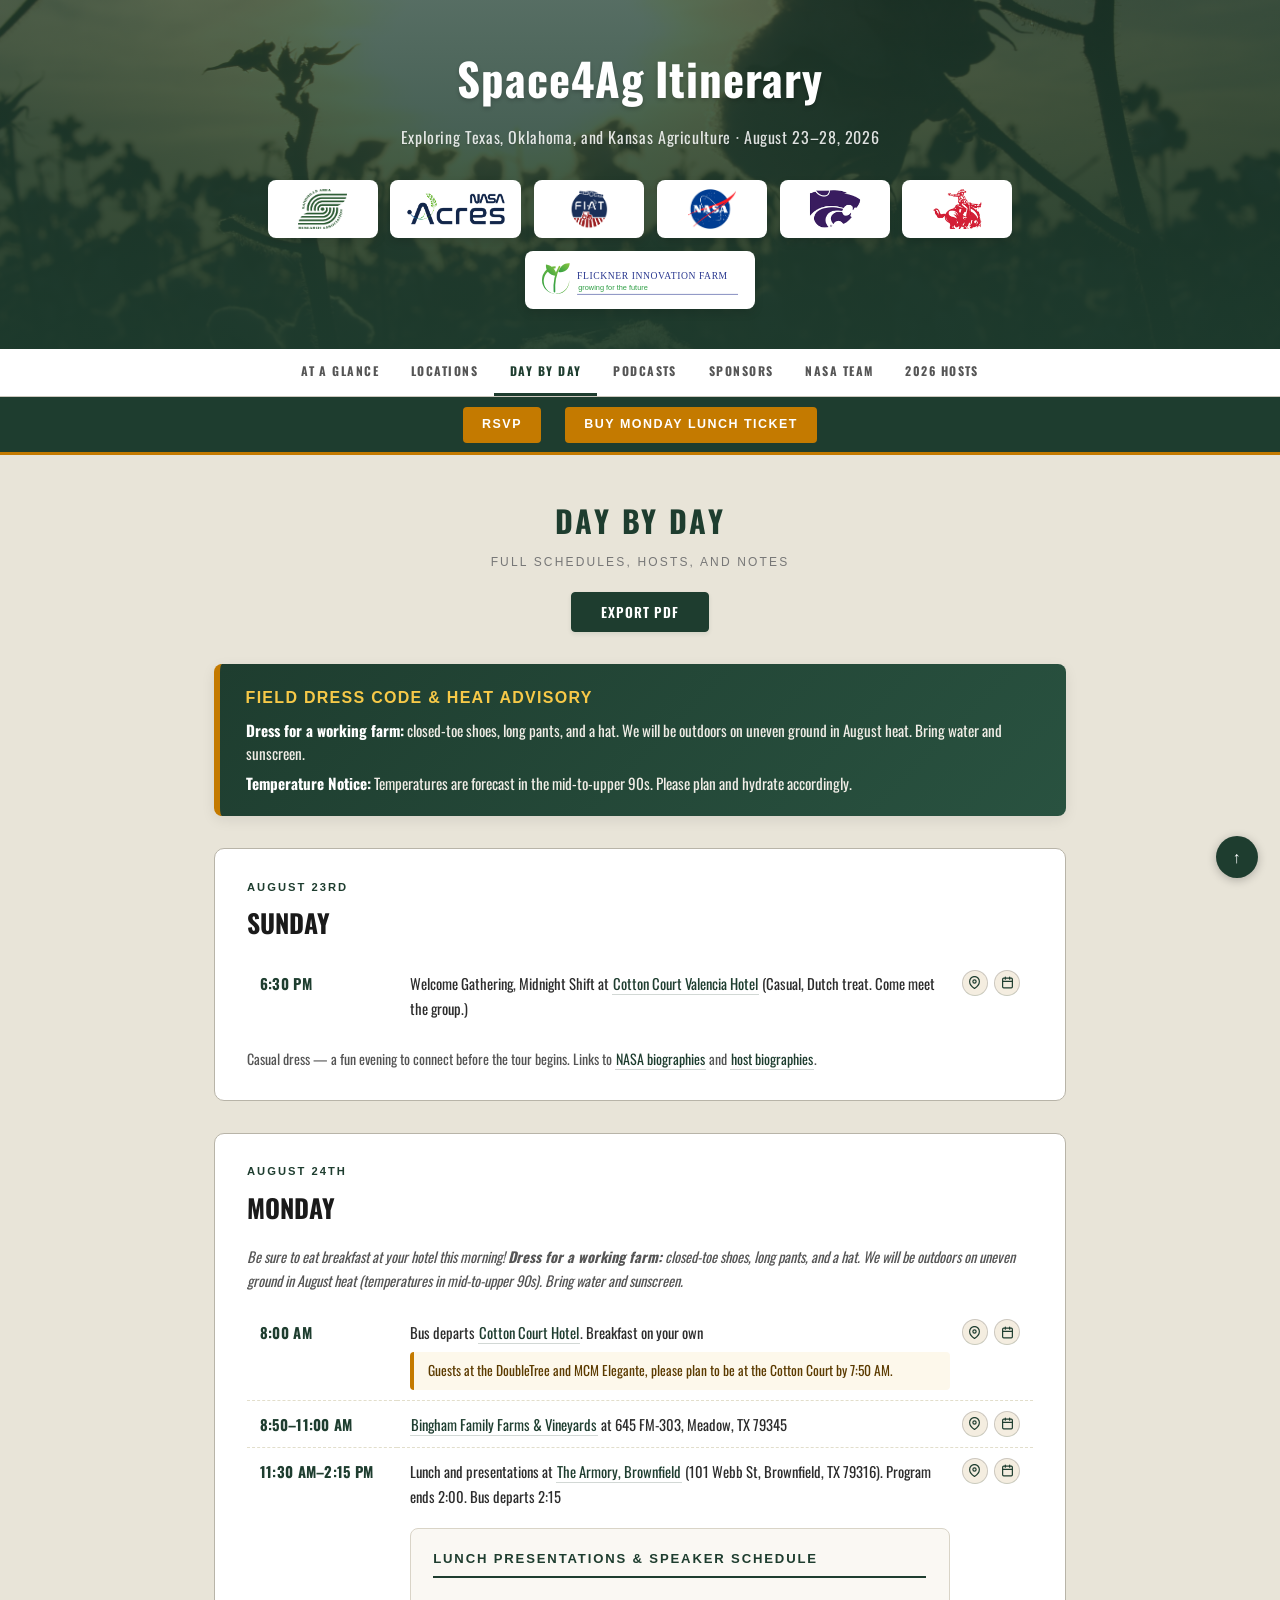
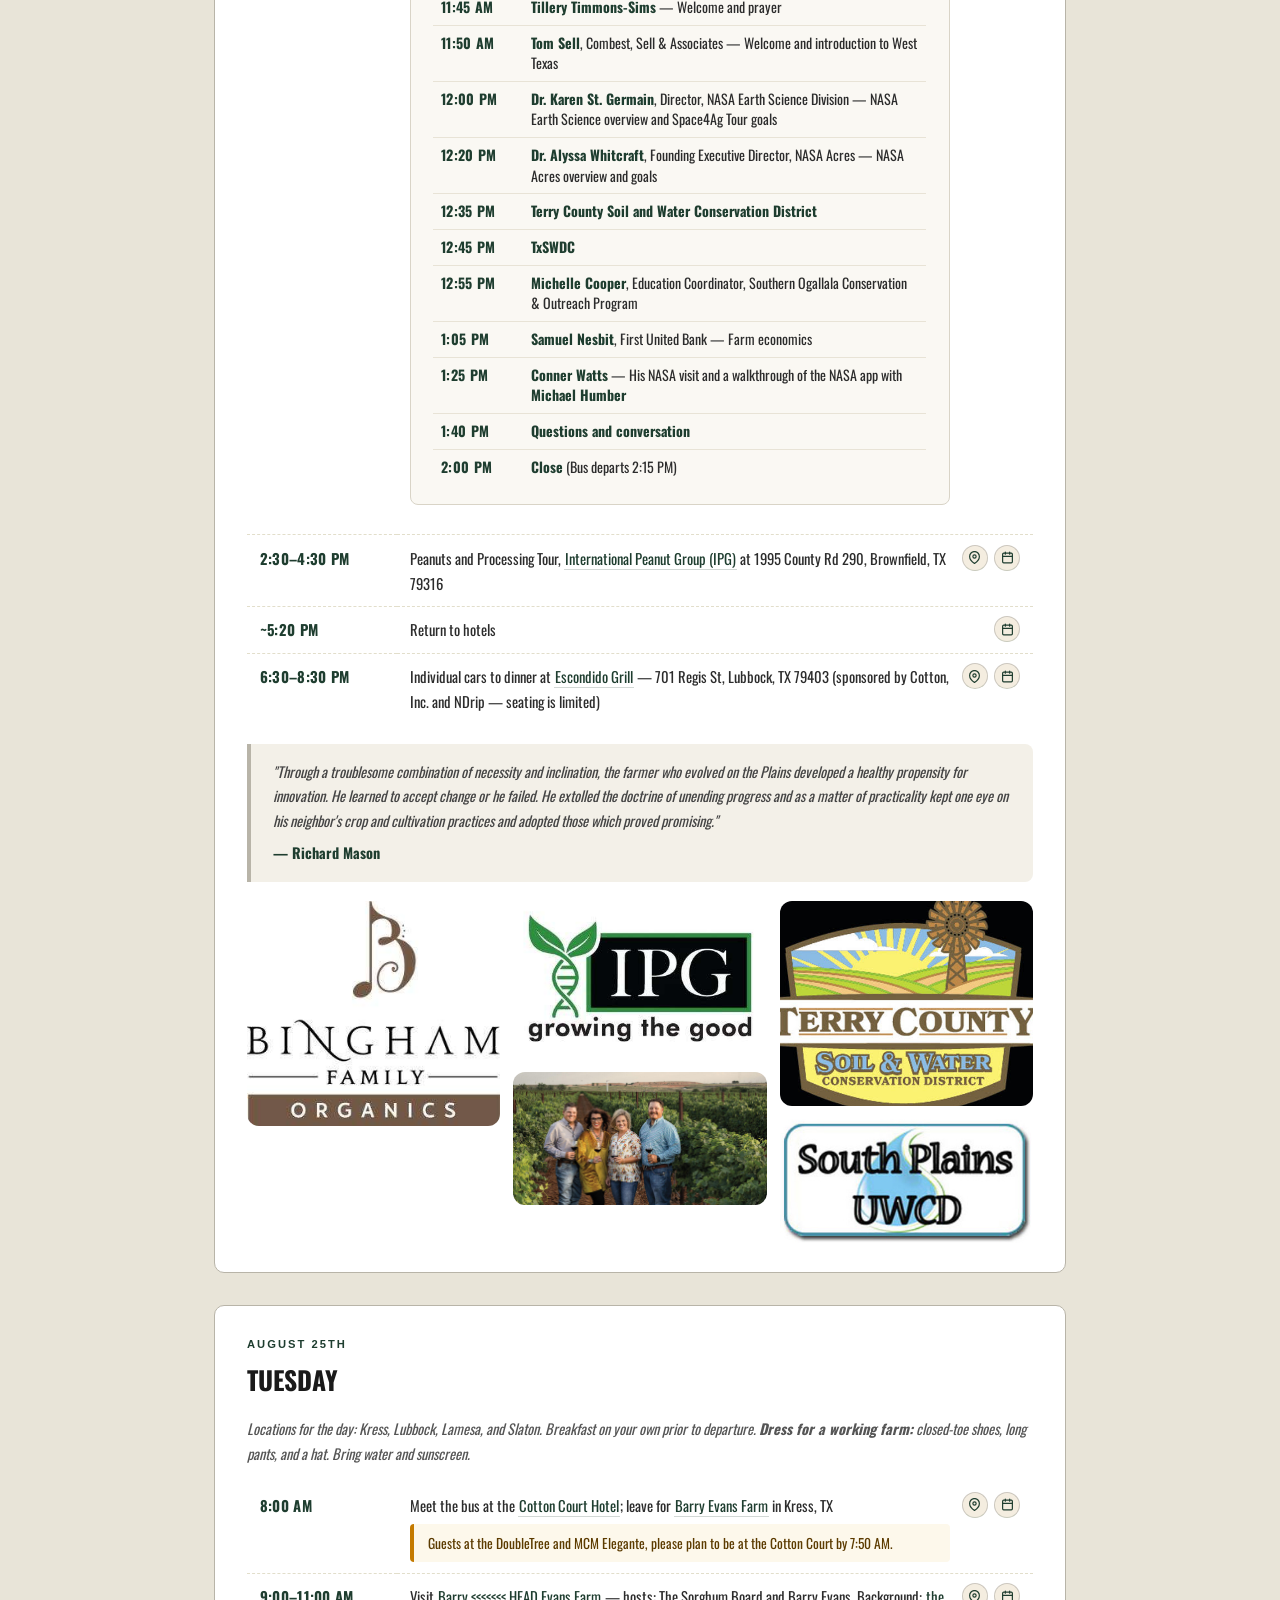
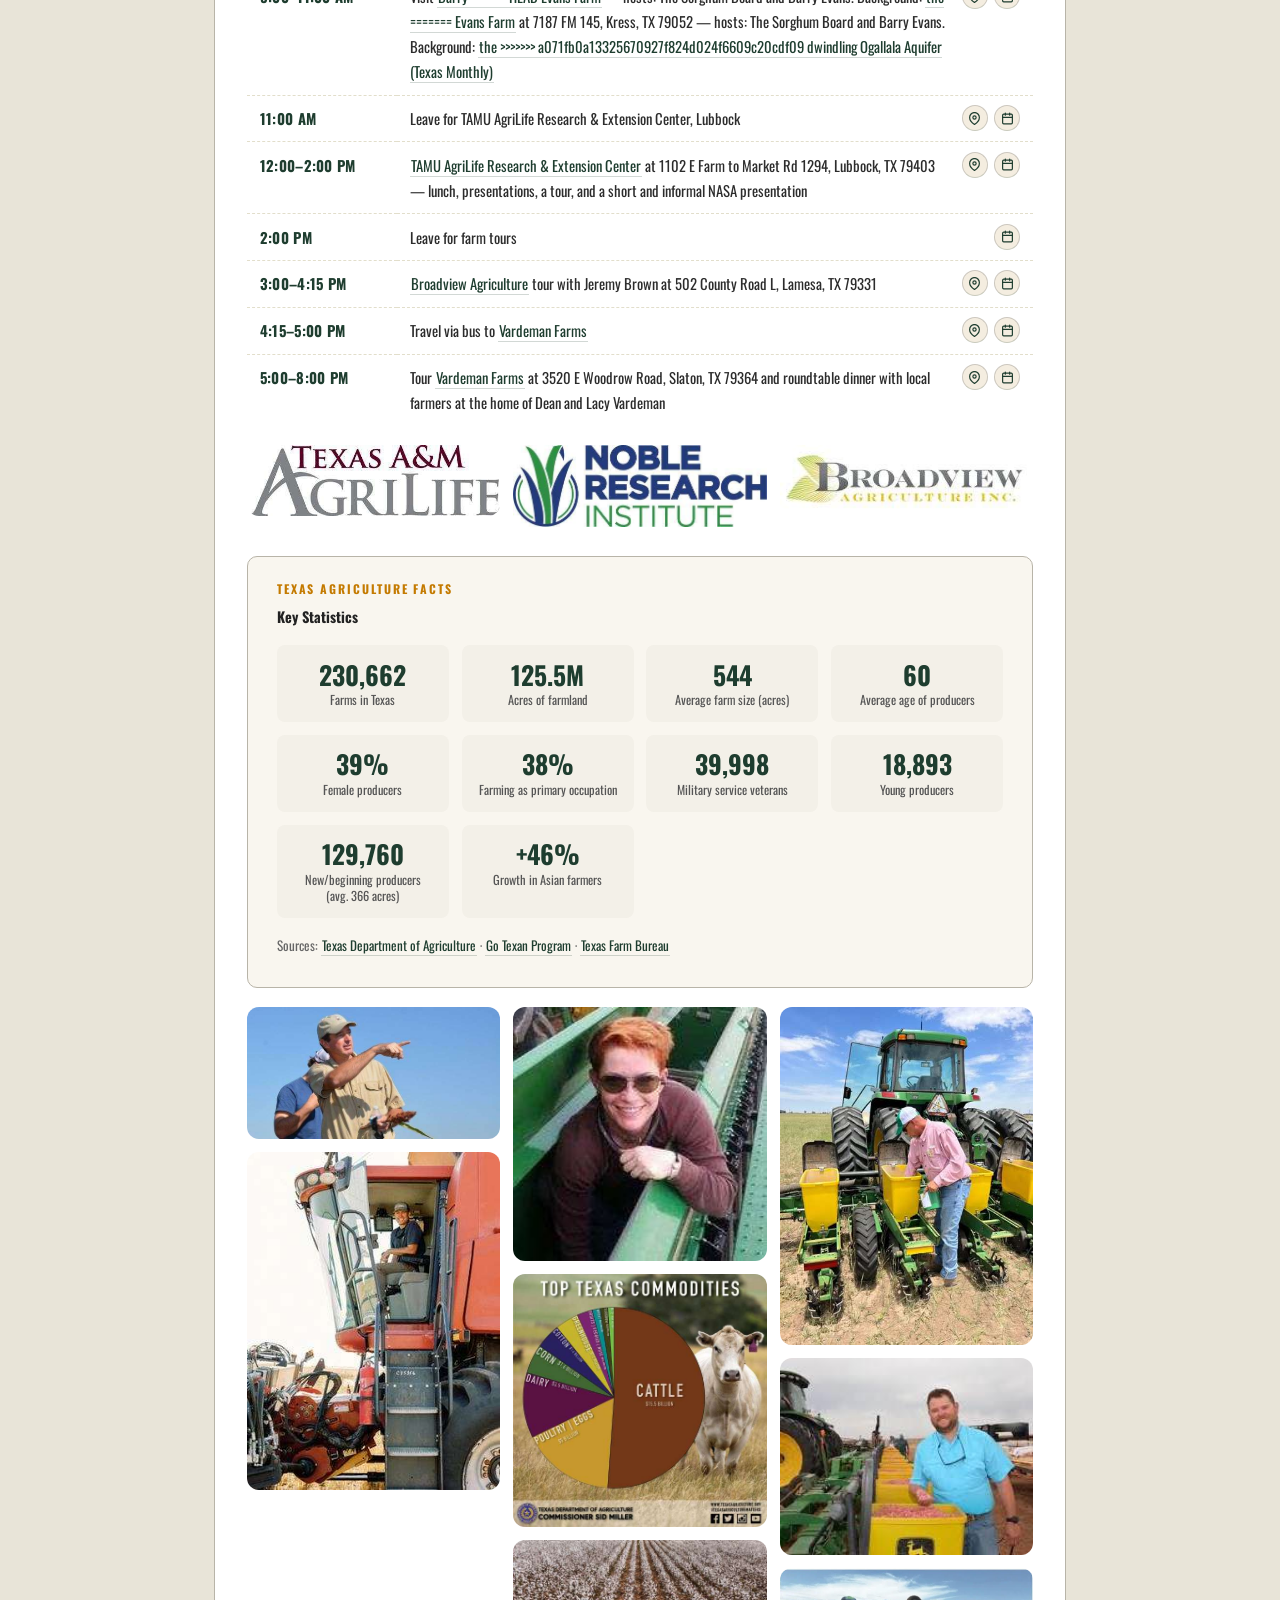
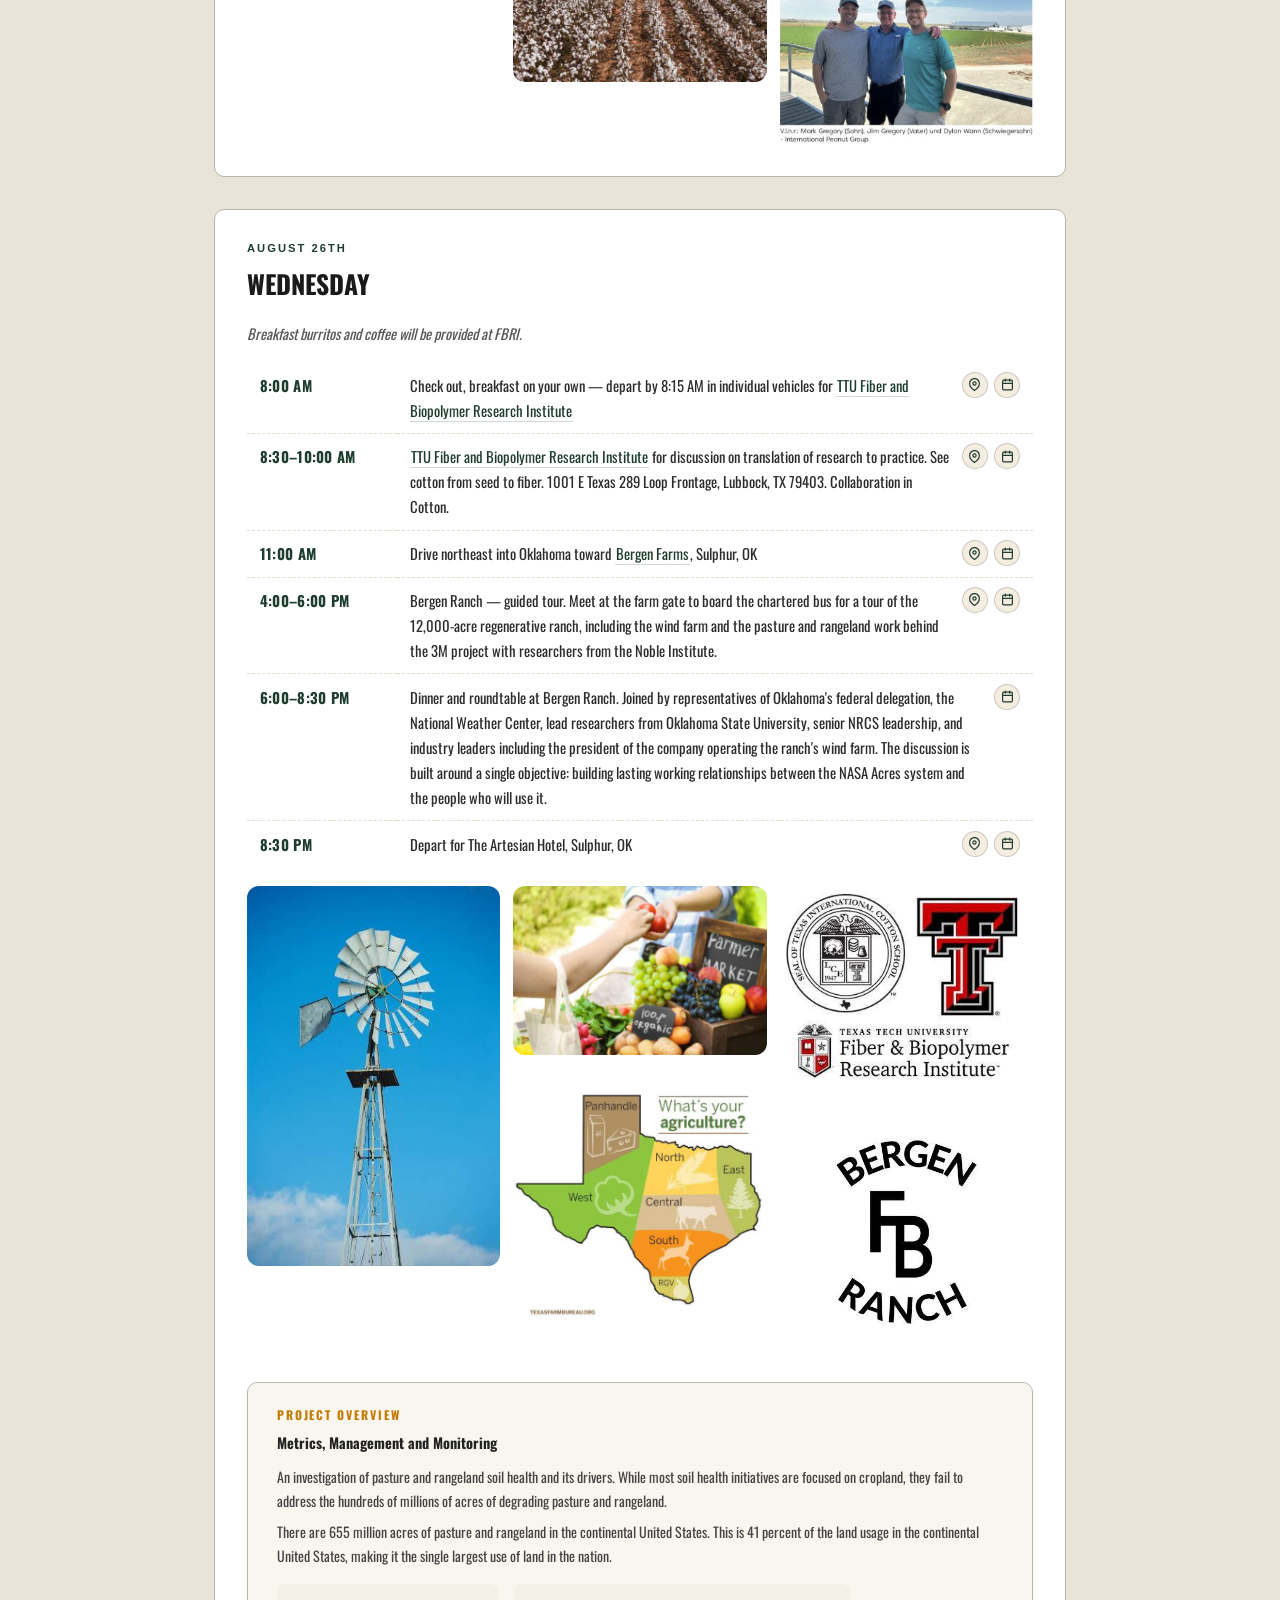
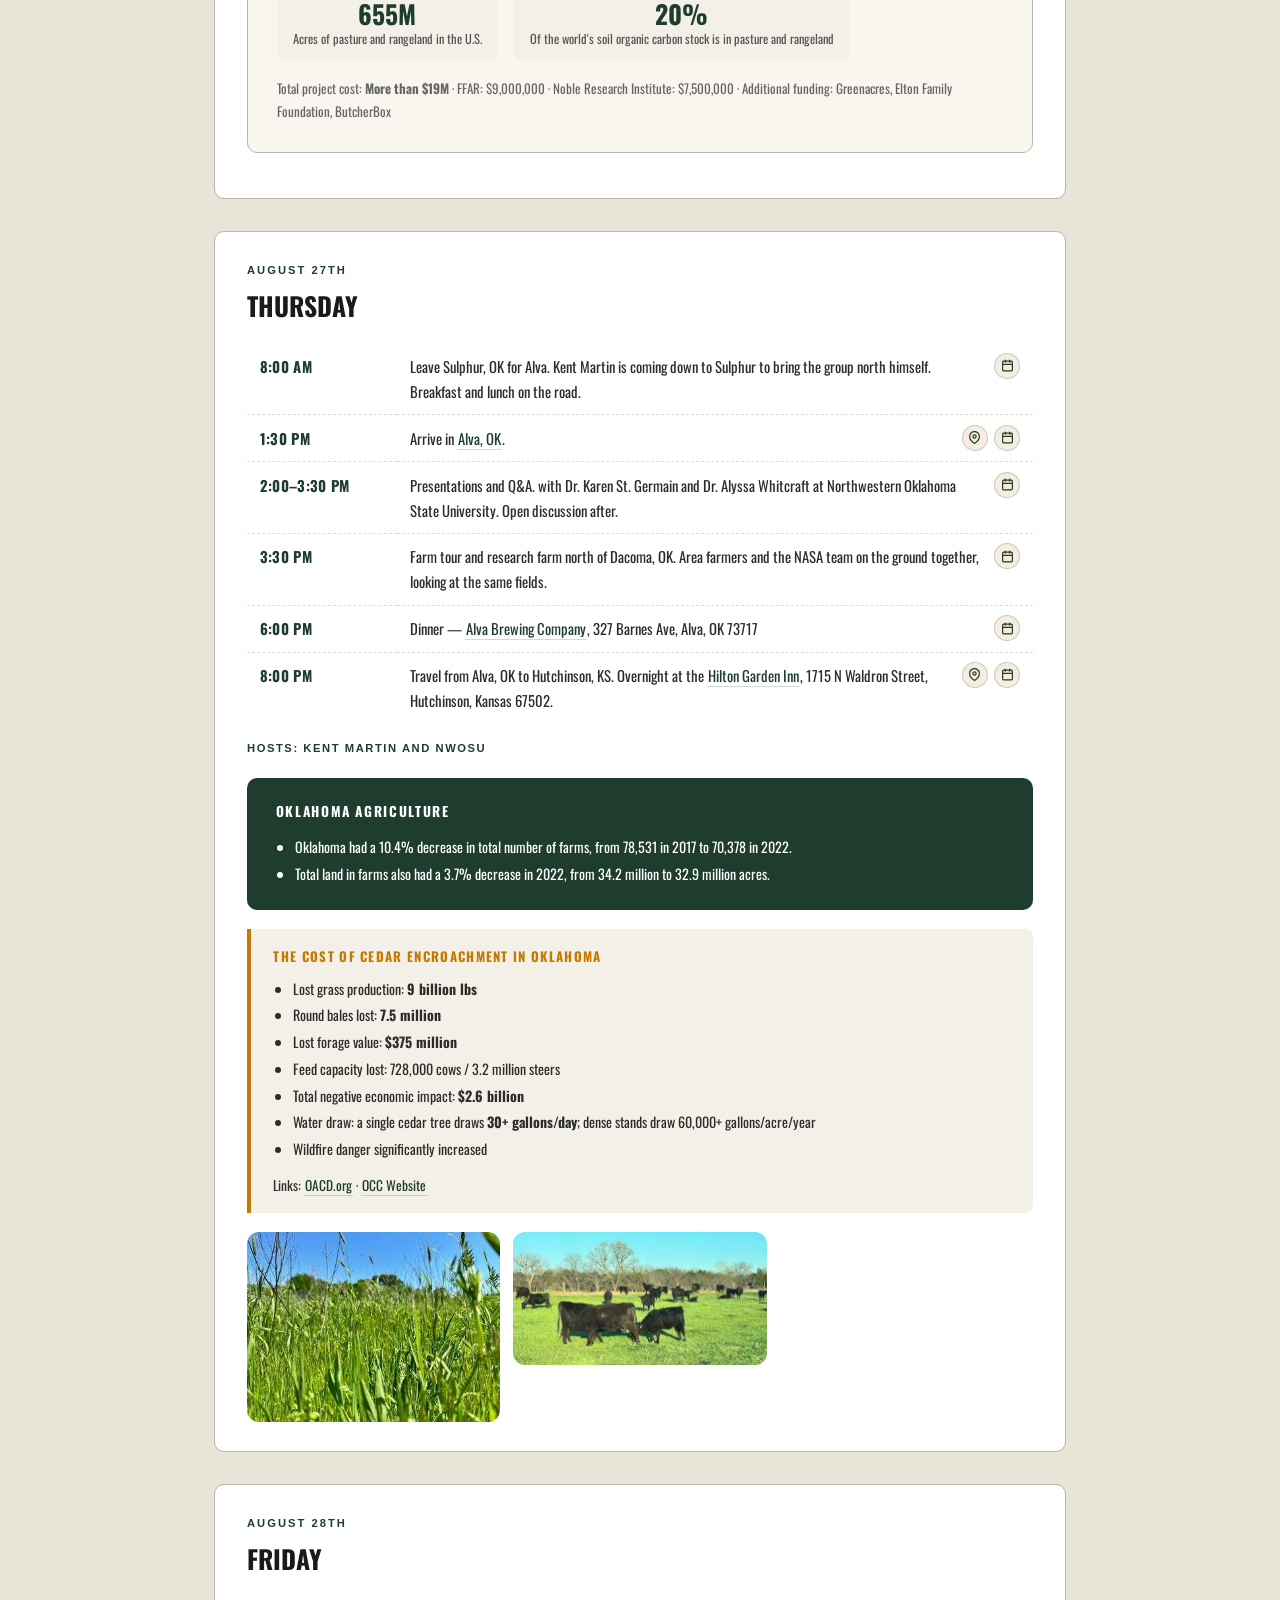
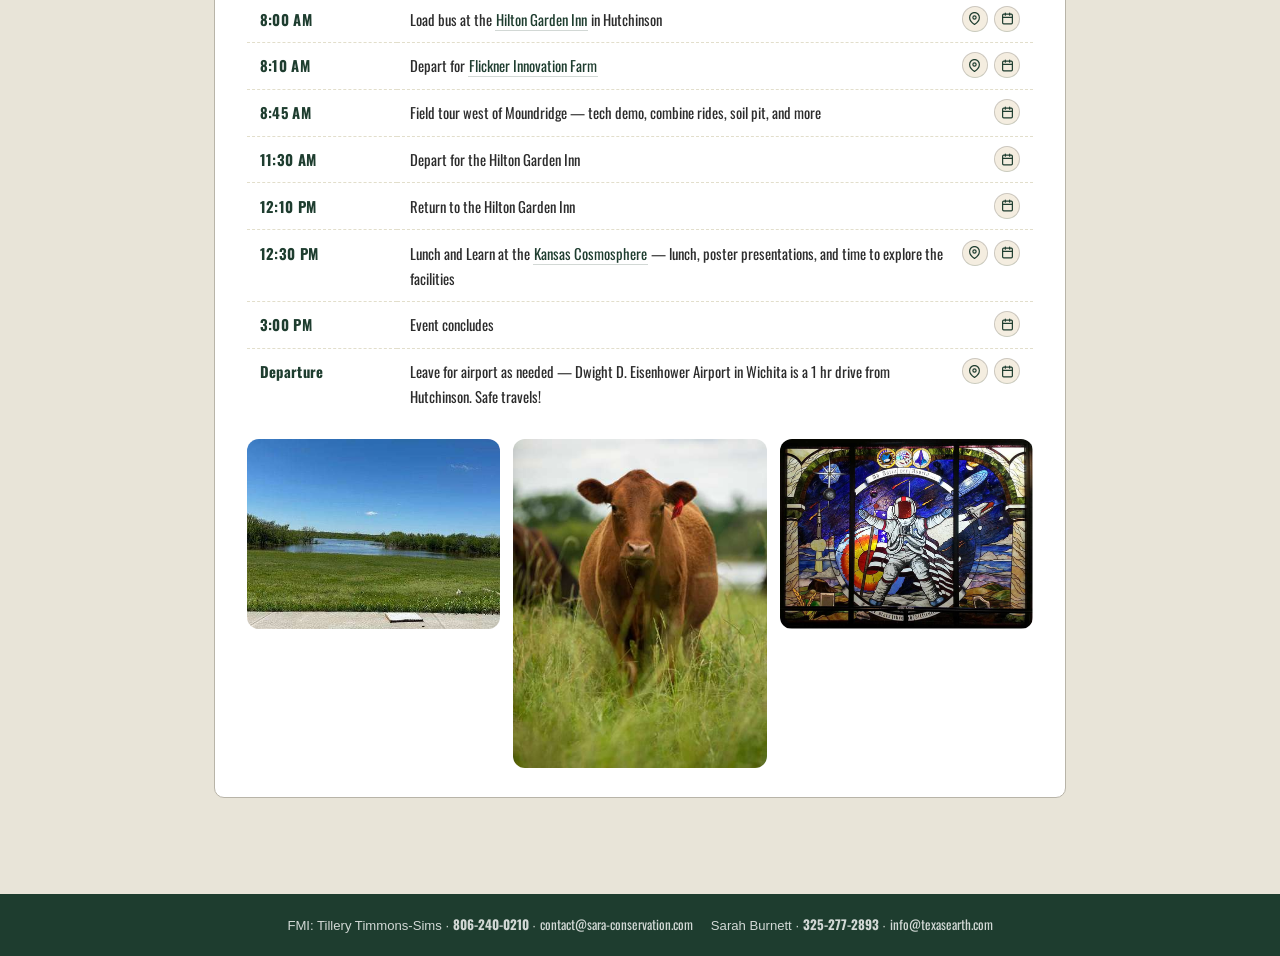
==== commit 689bcea1: "commit" ====
--- a/days.html
+++ b/days.html
@@ -180,6 +180,15 @@
       <button class="pdf-btn">Export PDF</button>
     </div>
 
+    <!-- ── Field Readiness & Heat Advisory Banner ── -->
+    <div class="advisory-banner">
+      <div class="advisory-header">
+        <span class="advisory-title">Field Dress Code &amp; Heat Advisory</span>
+      </div>
+      <p><strong>Dress for a working farm:</strong> closed-toe shoes, long pants, and a hat. We will be outdoors on uneven ground in August heat. Bring water and sunscreen.</p>
+      <p><strong>Temperature Notice:</strong> Temperatures are forecast in the mid-to-upper 90s. Please plan and hydrate accordingly.</p>
+    </div>
+
     <div id="print-view" aria-hidden="true"></div>
 
     <!-- ═══ SUNDAY ═══ -->
@@ -189,9 +198,11 @@
       <table class="schedule-table">
         <tr>
           <td>6:30 PM</td>
-          <td>Kickoff Dinner at Midnight Shift @ <a
+          <td>Welcome Gathering, Midnight Shift at <a
               href="https://maps.google.com/?q=Cotton+Court+Valencia+Hotel+Lubbock+TX" target="_blank"
-              rel="noopener">Cotton Court Valencia Hotel</a> (Dutch Treat)</td>
+              rel="noopener">Cotton Court Valencia Hotel</a> (Casual, Dutch treat. Come meet the group.) &middot; <a
+              href="https://maps.google.com/?q=Cotton+Court+Valencia+Hotel+Lubbock+TX" target="_blank"
+              rel="noopener">map</a></td>
         </tr>
       </table>
       <p style="font-size:0.88rem;color:#555;">Casual dress — a fun evening to connect before the tour begins. Links to
@@ -203,47 +214,98 @@
     <div class="day-block" id="monday">
       <p class="day-label">August 24th</p>
       <h3>Monday</h3>
-      <p class="day-intro">Be sure to eat breakfast at your hotel this morning!</p>
+      <p class="day-intro">Be sure to eat breakfast at your hotel this morning! <strong>Dress for a working farm:</strong> closed-toe shoes, long pants, and a hat. We will be outdoors on uneven ground in August heat (temperatures in mid-to-upper 90s). Bring water and sunscreen.</p>
 
       <table class="schedule-table">
         <tr>
           <td>8:00 AM</td>
-          <td>Meet the bus at the <a href="https://maps.google.com/?q=Cotton+Court+Hotel+Lubbock+TX" target="_blank"
-              rel="noopener">Cotton Court Hotel</a>; leaving Lubbock (50 min drive) &middot; <a
+          <td>Bus departs <a href="https://maps.google.com/?q=Cotton+Court+Hotel+Lubbock+TX" target="_blank"
+              rel="noopener">Cotton Court Hotel</a>. Breakfast on your own &middot; <a
               href="https://maps.google.com/?q=Cotton+Court+Hotel+Lubbock+TX" target="_blank" rel="noopener">map</a>
+            <div class="bus-callout">Guests at the DoubleTree and MCM Elegante, please plan to be at the Cotton Court by 7:50 AM.</div>
           </td>
         </tr>
         <tr>
           <td>8:50–11:00 AM</td>
           <td><a href="https://maps.google.com/?q=645+FM-303+Meadow+TX+79345" target="_blank" rel="noopener">Bingham
-              Organic Farms and Bingham Vineyard and Winery</a> at 645 FM-303, Meadow, TX 79345 &middot; <a
+              Family Farms &amp; Vineyards</a> at 645 FM-303, Meadow, TX 79345 &middot; <a
               href="https://maps.google.com/?q=645+FM-303+Meadow+TX+79345" target="_blank" rel="noopener">map</a></td>
         </tr>
         <tr>
-          <td>11:30 AM–1:45 PM</td>
-          <td>Roundtable Lunch at <a href="https://maps.google.com/?q=101+Webb+Street+Brownfield+TX+79316"
-              target="_blank" rel="noopener">Farmhouse Vineyard's "The Armory"</a> at 101 Webb St., Brownfield, TX 79316
-            (Dutch Treat, $20 — receipt provided) &middot; <a
+          <td>11:30 AM–2:15 PM</td>
+          <td>Lunch and presentations at <a href="https://maps.google.com/?q=101+Webb+Street+Brownfield+TX+79316"
+              target="_blank" rel="noopener">The Armory, Brownfield</a> (101 Webb St, Brownfield, TX 79316). Program ends 2:00. Bus departs 2:15 &middot; <a
               href="https://maps.google.com/?q=101+Webb+Street+Brownfield+TX+79316" target="_blank"
-              rel="noopener">map</a></td>
-        </tr>
-        <tr>
-          <td>2:00–4:00 PM</td>
+              rel="noopener">map</a>
+            
+            <!-- Monday Lunch Speaker Schedule -->
+            <div class="speaker-schedule-box">
+              <h4>Lunch Presentations &amp; Speaker Schedule</h4>
+              <table class="speaker-table">
+                <tr>
+                  <td class="speaker-time">11:45 AM</td>
+                  <td class="speaker-desc"><strong>Tillery Timmons-Sims</strong> — Welcome and prayer</td>
+                </tr>
+                <tr>
+                  <td class="speaker-time">11:50 AM</td>
+                  <td class="speaker-desc"><strong>Tom Sell</strong>, Combest, Sell &amp; Associates — Welcome and introduction to West Texas</td>
+                </tr>
+                <tr>
+                  <td class="speaker-time">12:00 PM</td>
+                  <td class="speaker-desc"><strong>Dr. Karen St. Germain</strong>, Director, NASA Earth Science Division — NASA Earth Science overview and Space4Ag Tour goals</td>
+                </tr>
+                <tr>
+                  <td class="speaker-time">12:20 PM</td>
+                  <td class="speaker-desc"><strong>Dr. Alyssa Whitcraft</strong>, Founding Executive Director, NASA Acres — NASA Acres overview and goals</td>
+                </tr>
+                <tr>
+                  <td class="speaker-time">12:35 PM</td>
+                  <td class="speaker-desc"><strong>Terry County Soil and Water Conservation District</strong></td>
+                </tr>
+                <tr>
+                  <td class="speaker-time">12:45 PM</td>
+                  <td class="speaker-desc"><strong>TxSWDC</strong></td>
+                </tr>
+                <tr>
+                  <td class="speaker-time">12:55 PM</td>
+                  <td class="speaker-desc"><strong>Michelle Cooper</strong>, Education Coordinator, Southern Ogallala Conservation &amp; Outreach Program</td>
+                </tr>
+                <tr>
+                  <td class="speaker-time">1:05 PM</td>
+                  <td class="speaker-desc"><strong>Samuel Nesbit</strong>, First United Bank — Farm economics</td>
+                </tr>
+                <tr>
+                  <td class="speaker-time">1:25 PM</td>
+                  <td class="speaker-desc"><strong>Conner Watts</strong> — His NASA visit and a walkthrough of the NASA app with <strong>Michael Humber</strong></td>
+                </tr>
+                <tr>
+                  <td class="speaker-time">1:40 PM</td>
+                  <td class="speaker-desc"><strong>Questions and conversation</strong></td>
+                </tr>
+                <tr>
+                  <td class="speaker-time">2:00 PM</td>
+                  <td class="speaker-desc"><strong>Close</strong> (Bus departs 2:15 PM)</td>
+                </tr>
+              </table>
+            </div>
+          </td>
+        </tr>
+        <tr>
+          <td>2:30–4:30 PM</td>
           <td>Peanuts and Processing Tour, <a href="https://maps.google.com/?q=1995+County+Rd+290+Brownfield+TX+79316"
-              target="_blank" rel="noopener">International Peanut Group</a> at 1995 County Rd 290, Brownfield, TX 79316
+              target="_blank" rel="noopener">International Peanut Group (IPG)</a> at 1995 County Rd 290, Brownfield, TX 79316
             &middot; <a href="https://maps.google.com/?q=1995+County+Rd+290+Brownfield+TX+79316" target="_blank"
               rel="noopener">map</a></td>
         </tr>
         <tr>
-          <td>4:00–4:55 PM</td>
-          <td>Return, via bus, to hotel to refresh</td>
+          <td>~5:20 PM</td>
+          <td>Return to hotels</td>
         </tr>
         <tr>
           <td>6:30–8:30 PM</td>
           <td>Individual cars to dinner at <a
               href="https://maps.google.com/?q=Escondido+Grill+701+Regis+St+Lubbock+TX+79403" target="_blank"
-              rel="noopener">Escondido Grill</a> — 701 Regis St, Lubbock, TX 79403 (food served at 6:50 PM; sponsored by
-            Cotton, Inc. — limited seating) &middot; <a
+              rel="noopener">Escondido Grill</a> — 701 Regis St, Lubbock, TX 79403 (sponsored by Cotton, Inc. and NDrip — seating is limited) &middot; <a
               href="https://maps.google.com/?q=Escondido+Grill+701+Regis+St+Lubbock+TX+79403" target="_blank"
               rel="noopener">map</a></td>
         </tr>
@@ -277,35 +339,42 @@
     <div class="day-block" id="tuesday">
       <p class="day-label">August 25th</p>
       <h3>Tuesday</h3>
-      <p class="day-intro">Locations for the day: Ralls, Texas, Swisher County. Breakfast on your own prior to
-        departure.</p>
+      <p class="day-intro">Locations for the day: Kress, Lubbock, Lamesa, and Slaton. Breakfast on your own prior to departure. <strong>Dress for a working farm:</strong> closed-toe shoes, long pants, and a hat. Bring water and sunscreen.</p>
 
       <table class="schedule-table">
         <tr>
           <td>8:00 AM</td>
-          <td>Meet the bus at the Cotton Court Hotel; leave for <a
+          <td>Meet the bus at the <a href="https://maps.google.com/?q=Cotton+Court+Hotel+Lubbock+TX" target="_blank"
+              rel="noopener">Cotton Court Hotel</a>; leave for <a
               href="https://maps.google.com/?q=7187+FM+145+Kress+TX+79052" target="_blank" rel="noopener">Barry Evans
               Farm</a> in Kress, TX &middot; <a href="https://maps.google.com/?q=7187+FM+145+Kress+TX+79052"
-              target="_blank" rel="noopener">map</a></td>
+              target="_blank" rel="noopener">map</a>
+            <div class="bus-callout">Guests at the DoubleTree and MCM Elegante, please plan to be at the Cotton Court by 7:50 AM.</div>
+          </td>
         </tr>
         <tr>
           <td>9:00–11:00 AM</td>
           <td>Visit <a href="https://maps.google.com/?q=7187+FM+145+Kress+TX+79052" target="_blank" rel="noopener">Barry
+<<<<<<< HEAD
               Evans Farm</a> — hosts: The Sorghum Board and Barry Evans. Background: <a
               href="https://www.texasmonthly.com/news-politics/ogallala-aquifer-dwindling-crop-irrigation-subsidies/" target="_blank" rel="noopener">the
+=======
+              Evans Farm</a> at 7187 FM 145, Kress, TX 79052 — hosts: The Sorghum Board and Barry Evans. Background: <a
+              href="https://www.texasmonthly.com/articles/the-dwindling-aquifer/" target="_blank" rel="noopener">the
+>>>>>>> a071fb0a13325670927f824d024f6609c20cdf09
               dwindling Ogallala Aquifer (Texas Monthly)</a> &middot; <a
               href="https://maps.google.com/?q=7187+FM+145+Kress+TX+79052" target="_blank" rel="noopener">map</a></td>
         </tr>
         <tr>
           <td>11:00 AM</td>
-          <td>Leave for TAMU AgriLife Research Station, Lubbock &middot; <a
-              href="https://maps.google.com/?q=1102+East+FM+1294+Lubbock+TX" target="_blank" rel="noopener">map</a></td>
+          <td>Leave for TAMU AgriLife Research &amp; Extension Center, Lubbock &middot; <a
+              href="https://maps.google.com/?q=1102+E+Farm+to+Market+Rd+1294+Lubbock+TX+79403" target="_blank" rel="noopener">map</a></td>
         </tr>
         <tr>
           <td>12:00–2:00 PM</td>
-          <td><a href="https://maps.google.com/?q=1102+East+FM+1294+Lubbock+TX" target="_blank" rel="noopener">TAMU
-              AgriLife Research Station, Lubbock</a> — lunch, presentations, a tour, and a short and informal NASA
-            presentation &middot; <a href="https://maps.google.com/?q=1102+East+FM+1294+Lubbock+TX" target="_blank"
+          <td><a href="https://maps.google.com/?q=1102+E+Farm+to+Market+Rd+1294+Lubbock+TX+79403" target="_blank" rel="noopener">TAMU
+              AgriLife Research &amp; Extension Center</a> at 1102 E Farm to Market Rd 1294, Lubbock, TX 79403 — lunch, presentations, a tour, and a short and informal NASA
+            presentation &middot; <a href="https://maps.google.com/?q=1102+E+Farm+to+Market+Rd+1294+Lubbock+TX+79403" target="_blank"
               rel="noopener">map</a></td>
         </tr>
         <tr>
@@ -315,7 +384,7 @@
         <tr>
           <td>3:00–4:15 PM</td>
           <td><a href="https://maps.google.com/?q=502+County+Road+L+Lamesa+TX+79331" target="_blank"
-              rel="noopener">Broadview Agriculture</a> tour with Jeremy Brown &middot; <a
+              rel="noopener">Broadview Agriculture</a> tour with Jeremy Brown at 502 County Road L, Lamesa, TX 79331 &middot; <a
               href="https://maps.google.com/?q=502+County+Road+L+Lamesa+TX+79331" target="_blank" rel="noopener">map</a>
           </td>
         </tr>
@@ -327,7 +396,7 @@
         <tr>
           <td>5:00–8:00 PM</td>
           <td>Tour <a href="https://maps.google.com/?q=3520+E+Woodrow+Road+Slaton+TX+79364" target="_blank"
-              rel="noopener">Vardeman Farms</a> and roundtable dinner with local farmers at the home of Dean and Lacy
+              rel="noopener">Vardeman Farms</a> at 3520 E Woodrow Road, Slaton, TX 79364 and roundtable dinner with local farmers at the home of Dean and Lacy
             Vardeman &middot; <a href="https://maps.google.com/?q=3520+E+Woodrow+Road+Slaton+TX+79364" target="_blank"
               rel="noopener">map</a></td>
         </tr>
@@ -639,10 +708,10 @@
 
   <!-- ── Footer ── -->
   <footer class="site-footer">
-    FMI: Tillery Timmons-Sims &middot; 806-224-0210 &middot;
+    FMI: Tillery Timmons-Sims &middot; <a href="tel:806-240-0210" style="color:inherit;font-weight:bold;">806-240-0210</a> &middot;
     <a href="mailto:contact@sara-conservation.com">contact@sara-conservation.com</a>
     &nbsp;&nbsp;&nbsp;
-    Sarah Burnett &middot; 325-277-2893 &middot;
+    Sarah Burnett &middot; <a href="tel:325-277-2893" style="color:inherit;font-weight:bold;">325-277-2893</a> &middot;
     <a href="mailto:info@texasearth.com">info@texasearth.com</a>
   </footer>
 
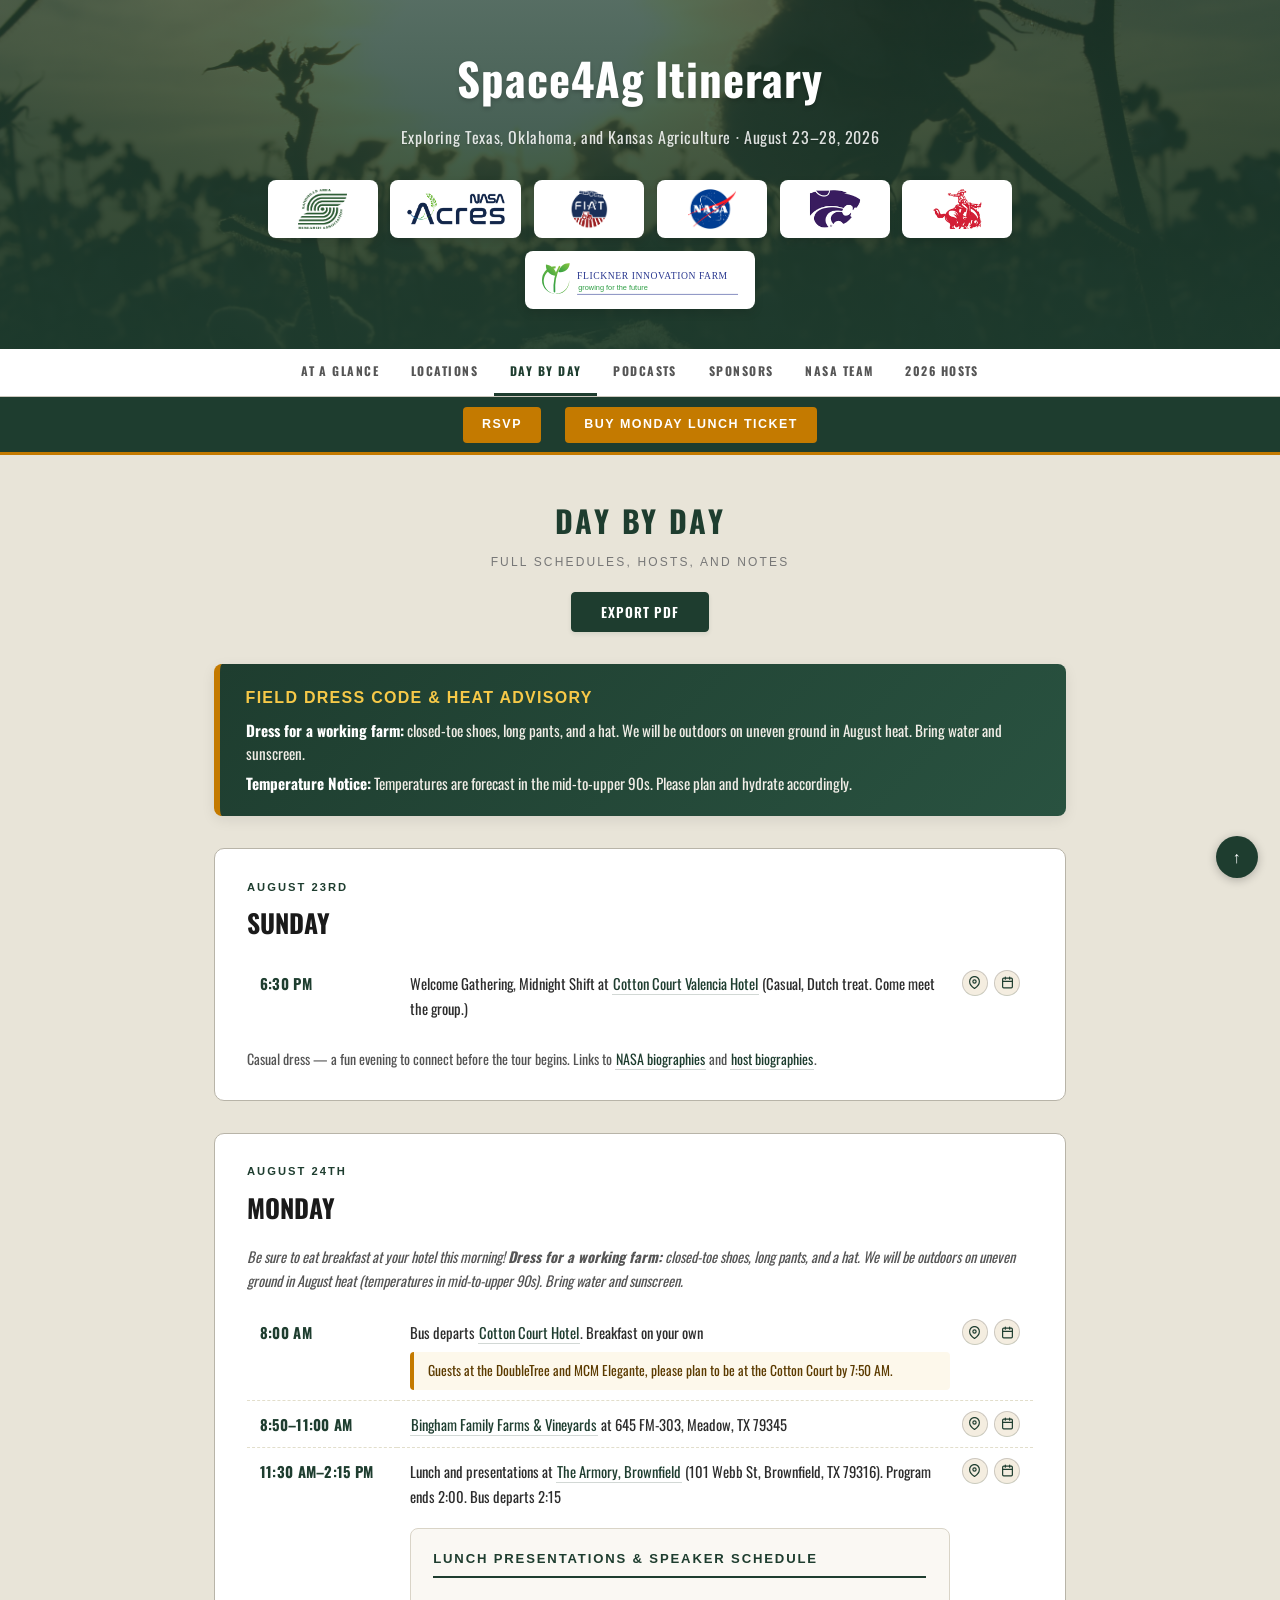
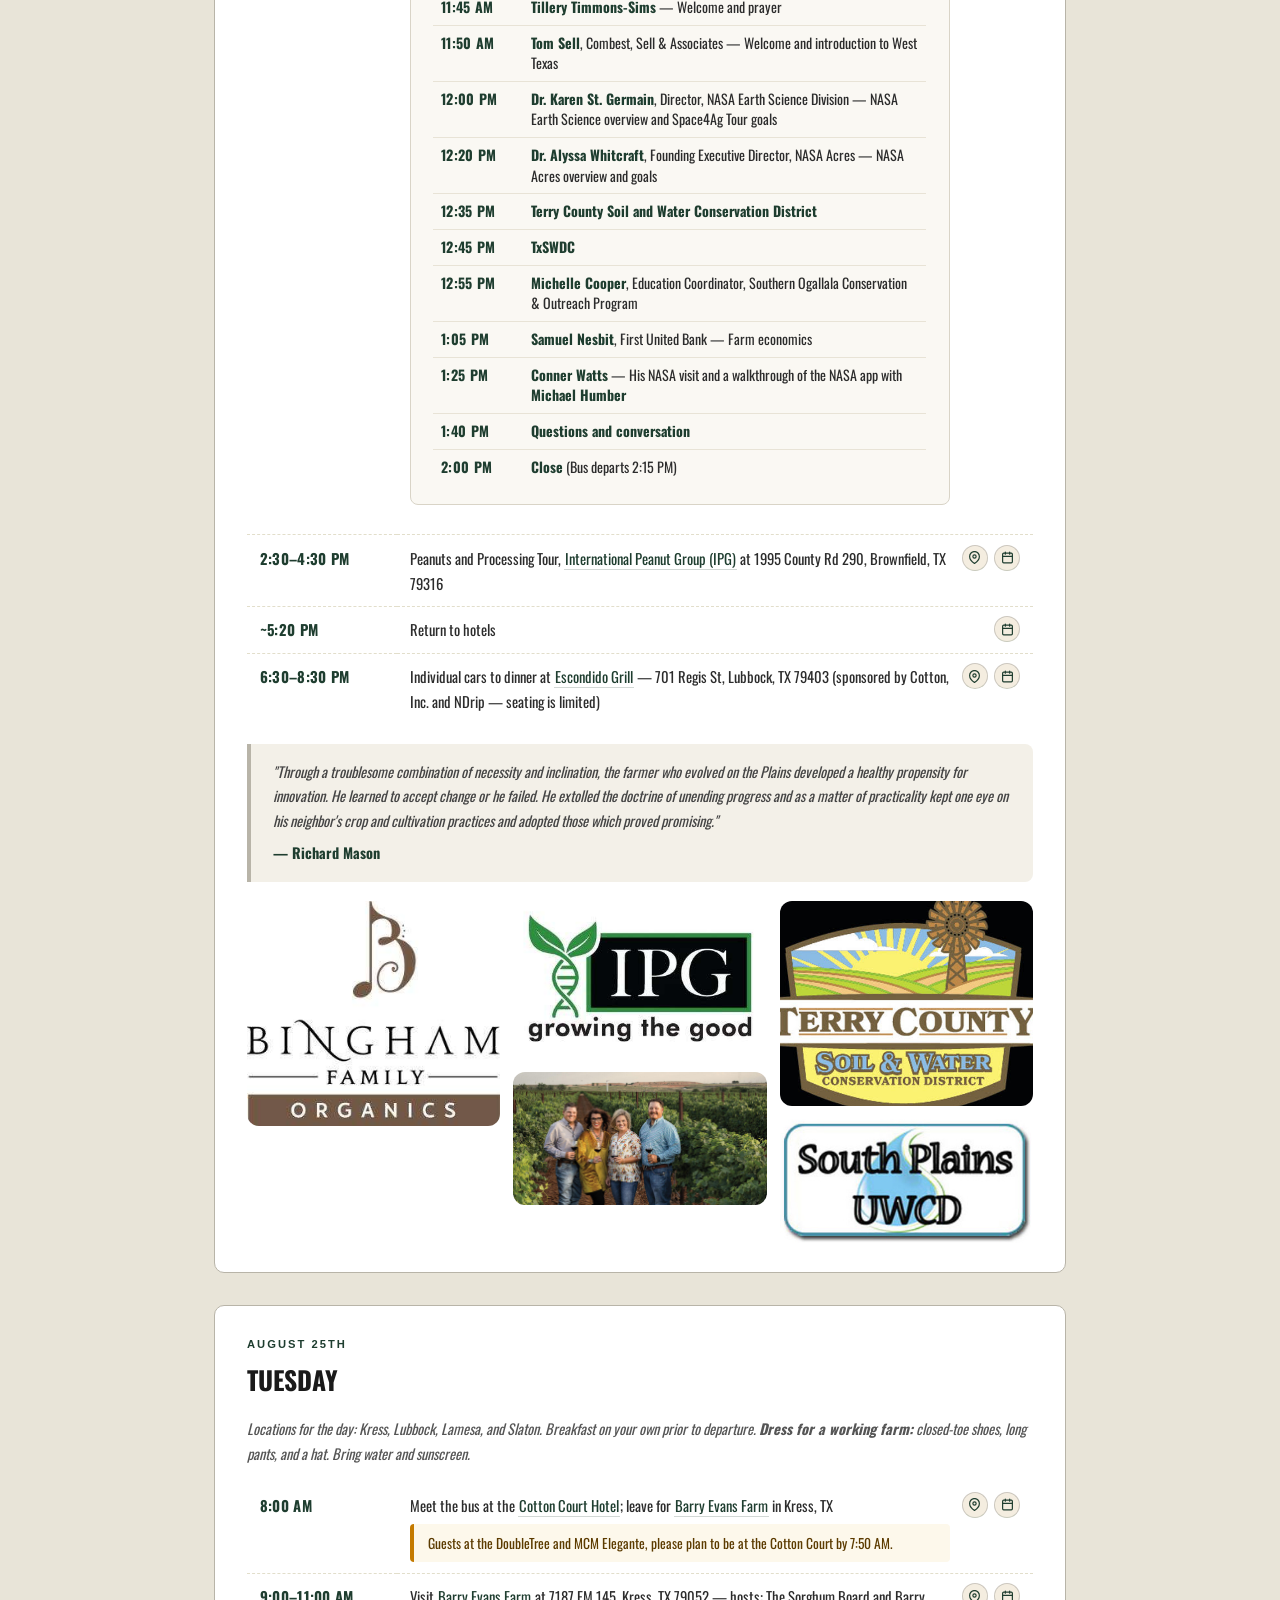
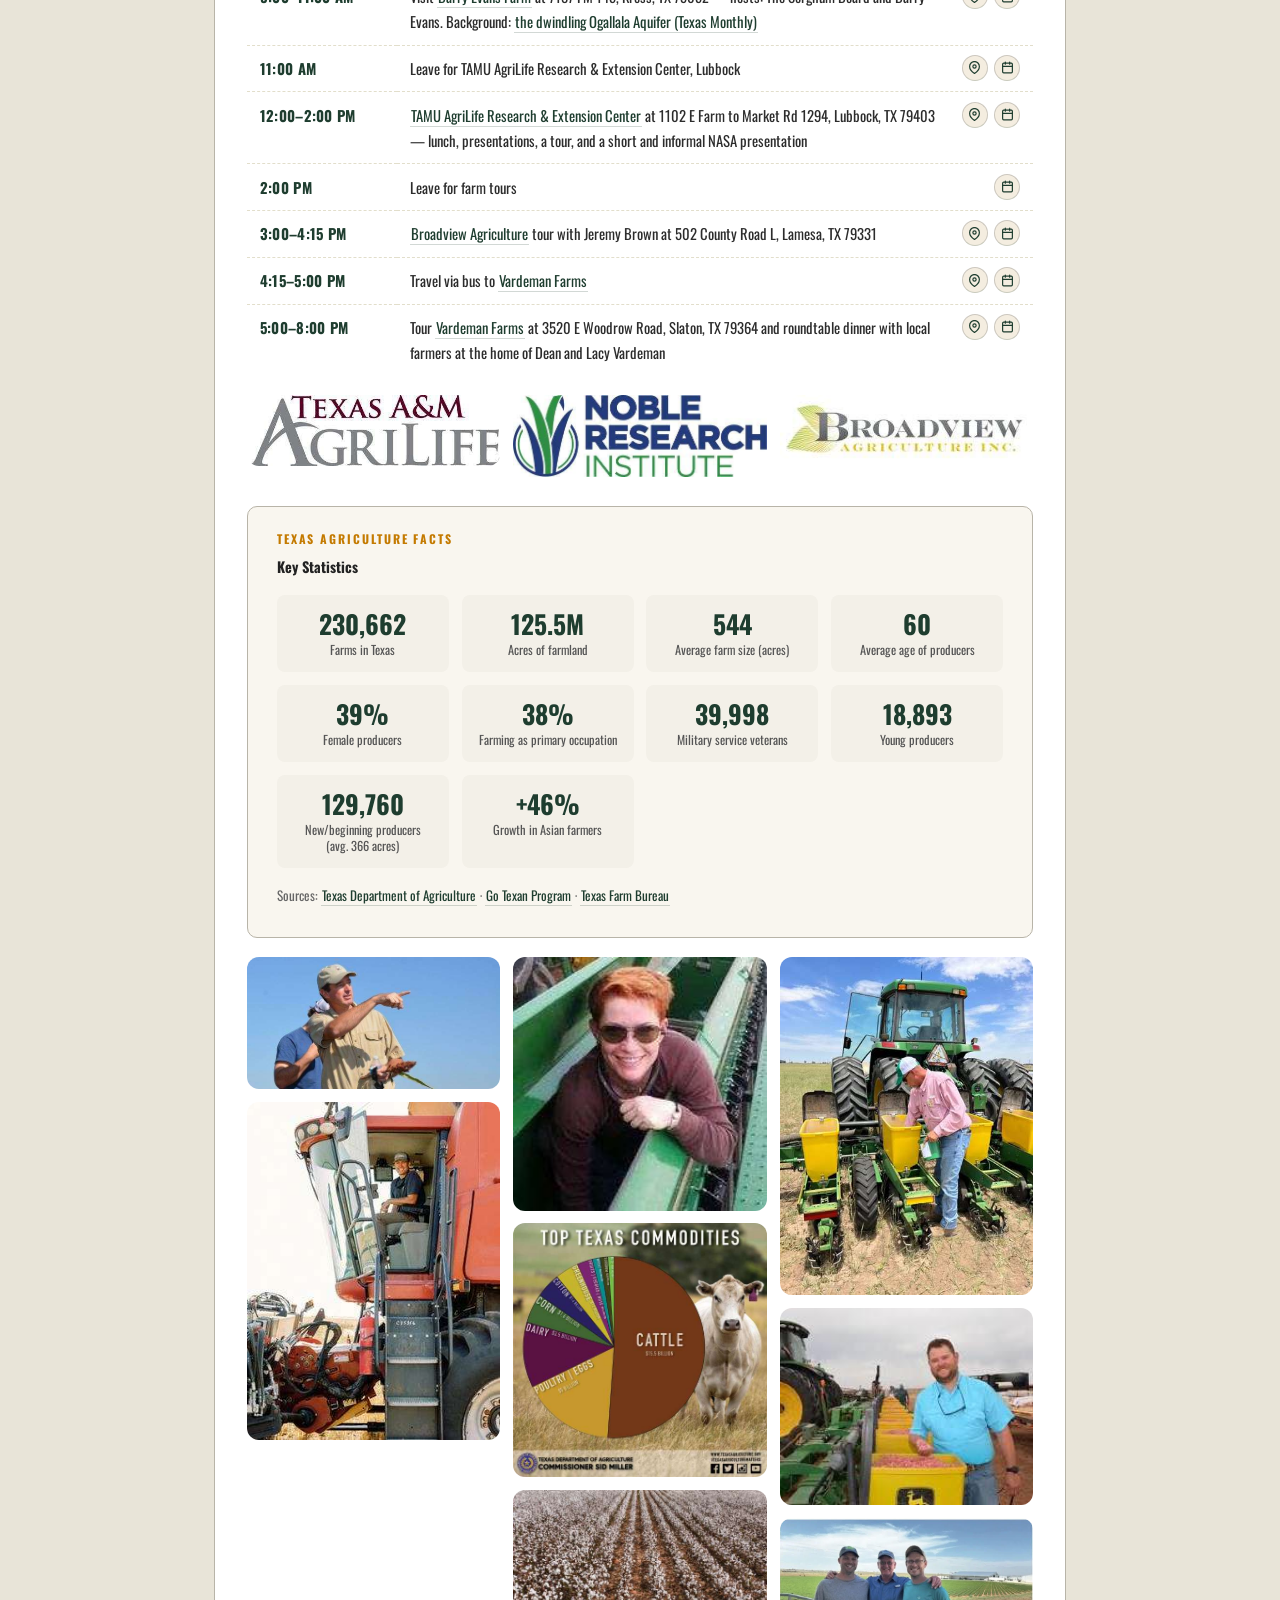
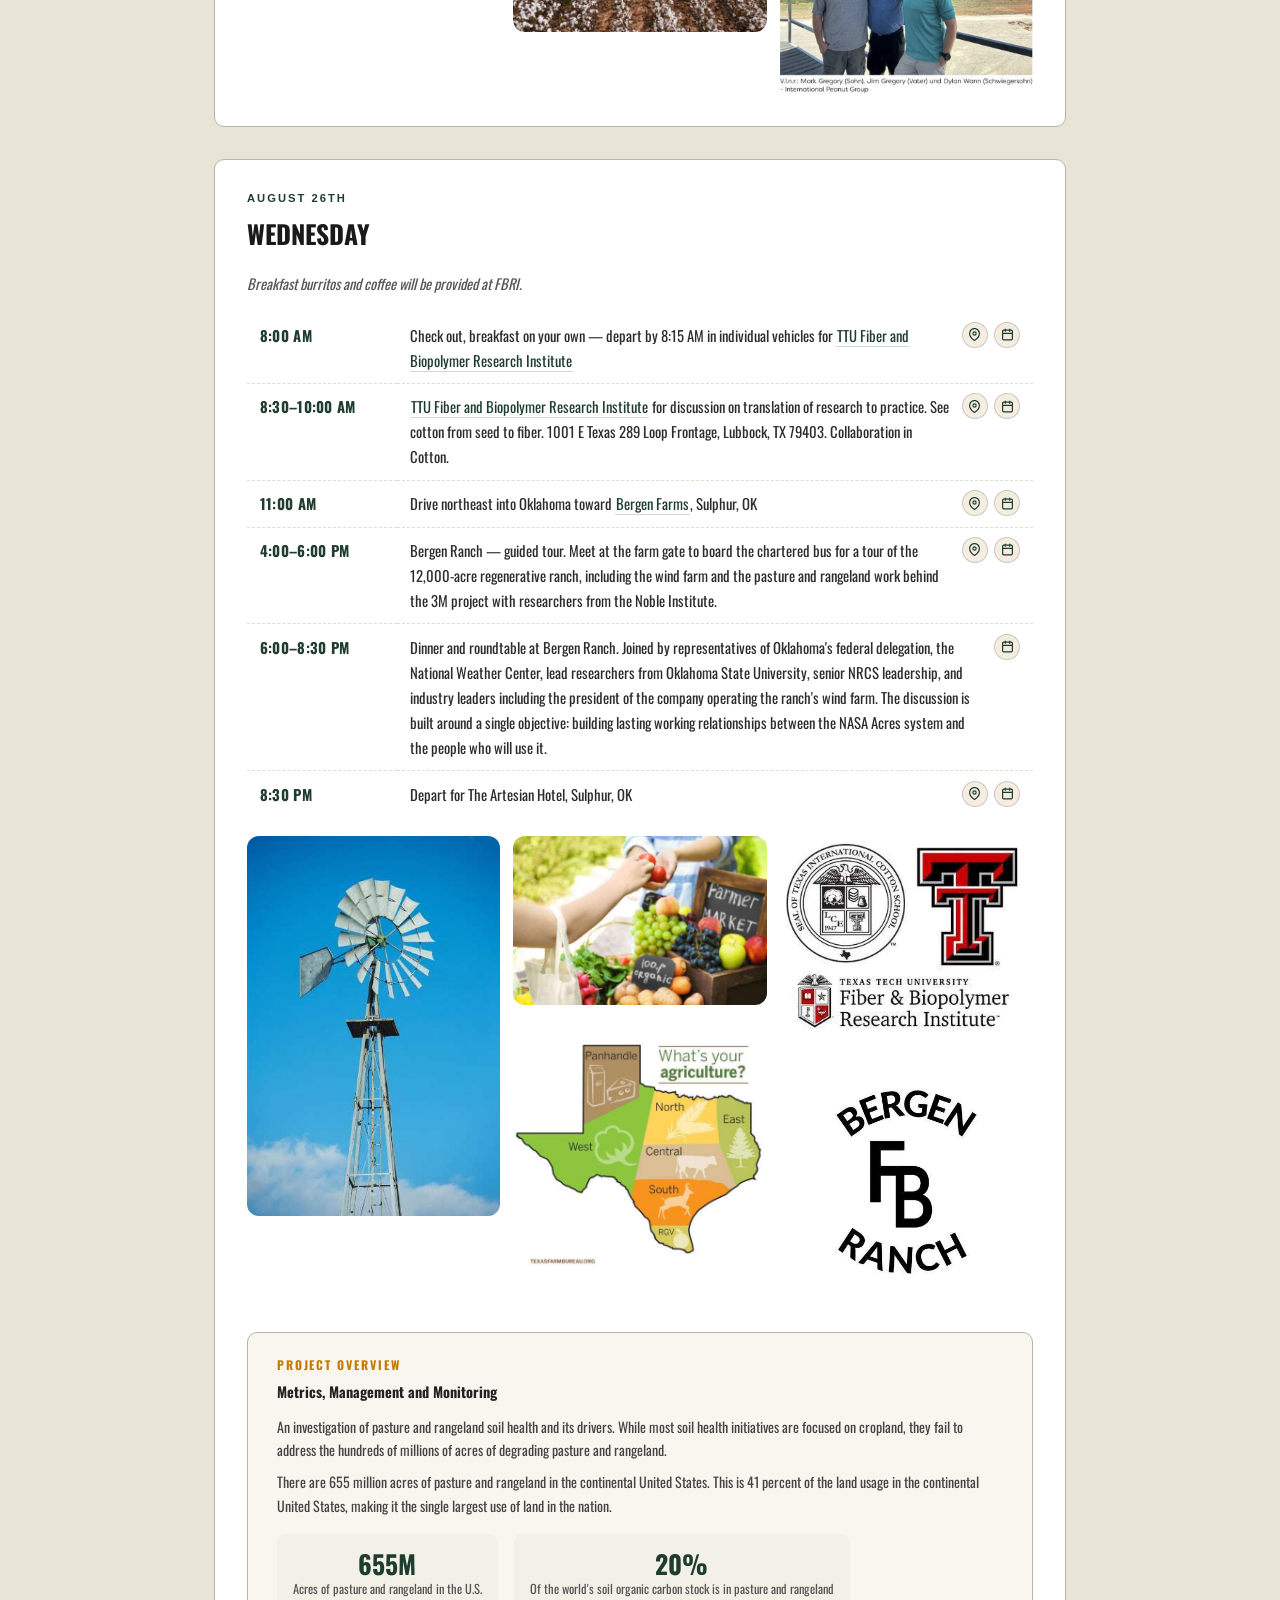
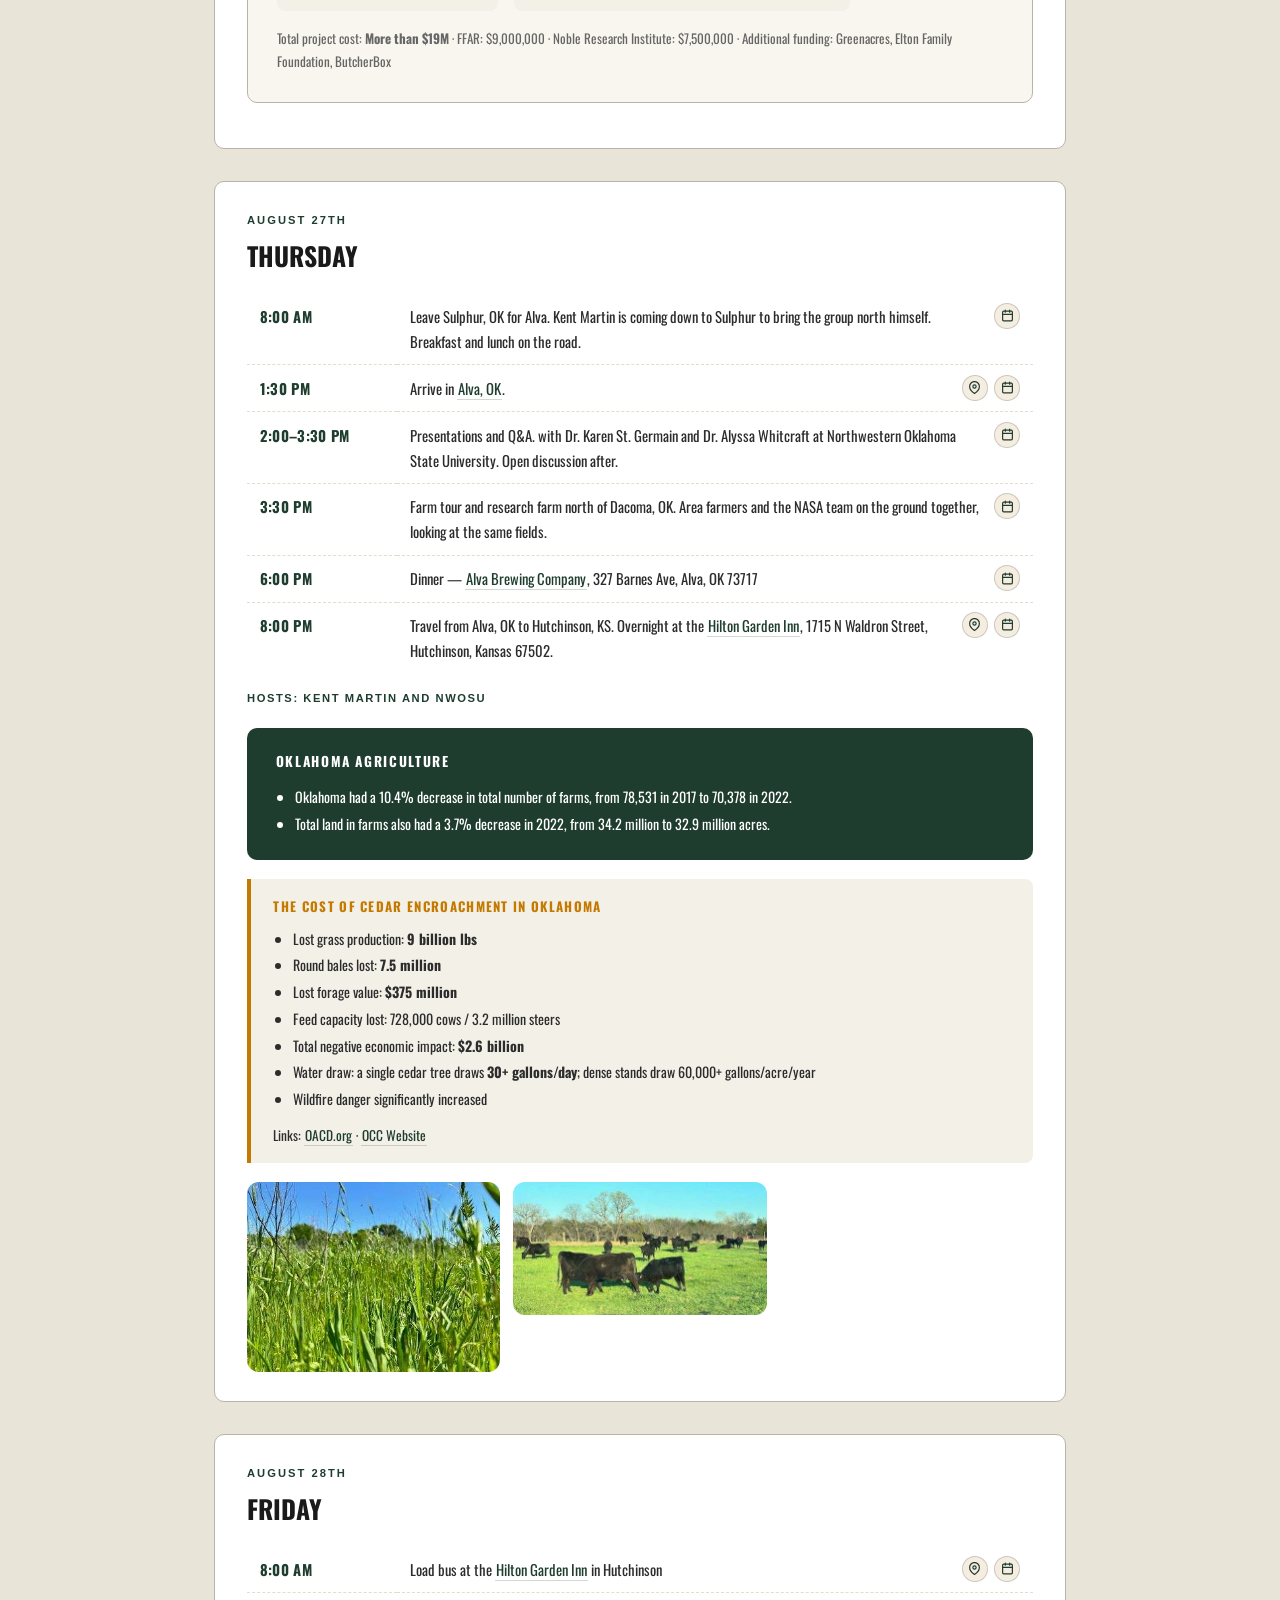
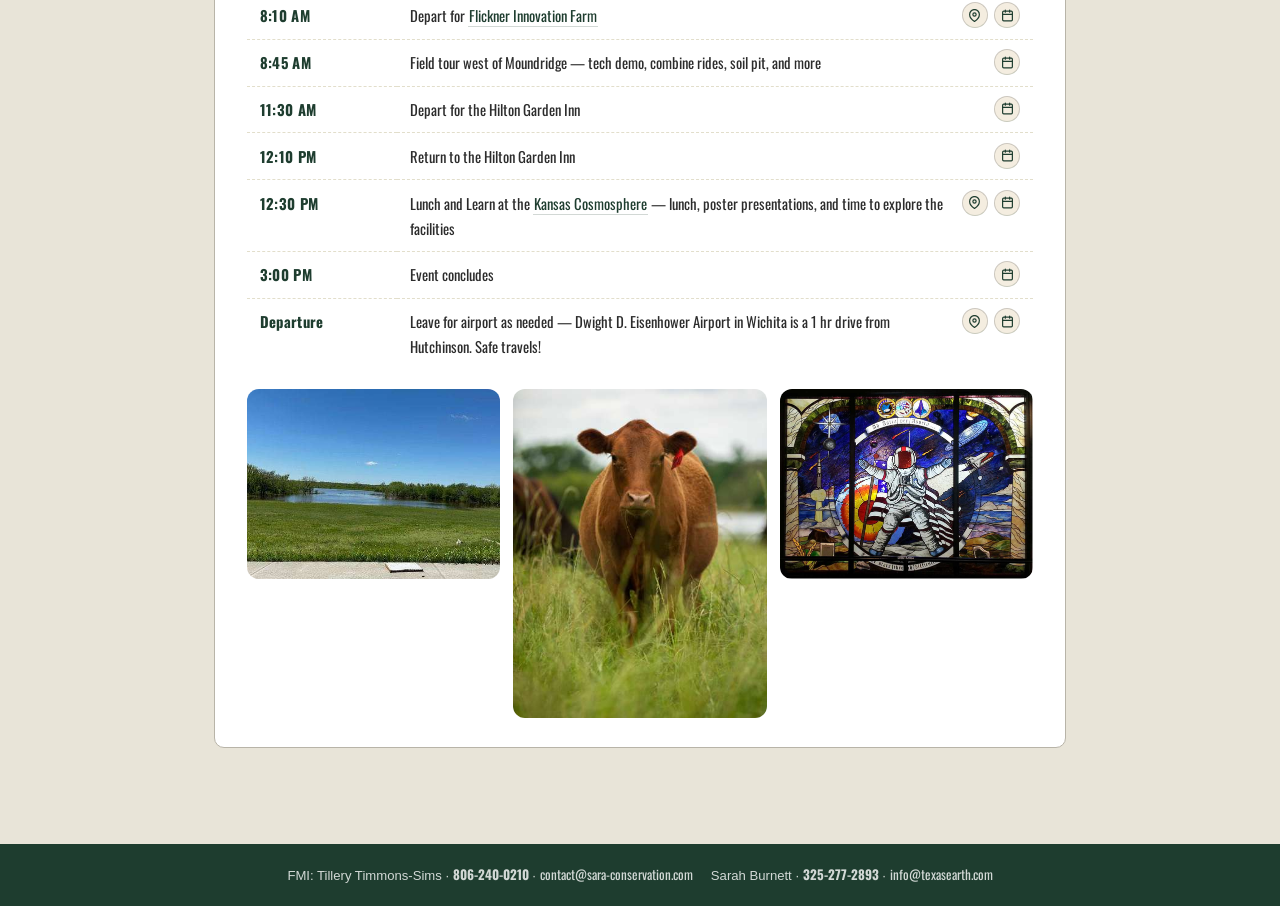
==== commit b843b26f: "commit" ====
--- a/days.html
+++ b/days.html
@@ -346,24 +346,19 @@
           <td>8:00 AM</td>
           <td>Meet the bus at the <a href="https://maps.google.com/?q=Cotton+Court+Hotel+Lubbock+TX" target="_blank"
               rel="noopener">Cotton Court Hotel</a>; leave for <a
-              href="https://maps.google.com/?q=7187+FM+145+Kress+TX+79052" target="_blank" rel="noopener">Barry Evans
-              Farm</a> in Kress, TX &middot; <a href="https://maps.google.com/?q=7187+FM+145+Kress+TX+79052"
+              href="https://maps.google.com/?q=34.370056,-101.801583" target="_blank" rel="noopener">Barry Evans
+              Farm</a> in Kress, TX &middot; <a href="https://maps.google.com/?q=34.370056,-101.801583"
               target="_blank" rel="noopener">map</a>
             <div class="bus-callout">Guests at the DoubleTree and MCM Elegante, please plan to be at the Cotton Court by 7:50 AM.</div>
           </td>
         </tr>
         <tr>
           <td>9:00–11:00 AM</td>
-          <td>Visit <a href="https://maps.google.com/?q=7187+FM+145+Kress+TX+79052" target="_blank" rel="noopener">Barry
-<<<<<<< HEAD
-              Evans Farm</a> — hosts: The Sorghum Board and Barry Evans. Background: <a
+          <td>Visit <a href="https://maps.google.com/?q=34.370056,-101.801583" target="_blank" rel="noopener">Barry
+              Evans Farm</a> at 7187 FM 145, Kress, TX 79052 — hosts: The Sorghum Board and Barry Evans. Background: <a
               href="https://www.texasmonthly.com/news-politics/ogallala-aquifer-dwindling-crop-irrigation-subsidies/" target="_blank" rel="noopener">the
-=======
-              Evans Farm</a> at 7187 FM 145, Kress, TX 79052 — hosts: The Sorghum Board and Barry Evans. Background: <a
-              href="https://www.texasmonthly.com/articles/the-dwindling-aquifer/" target="_blank" rel="noopener">the
->>>>>>> a071fb0a13325670927f824d024f6609c20cdf09
               dwindling Ogallala Aquifer (Texas Monthly)</a> &middot; <a
-              href="https://maps.google.com/?q=7187+FM+145+Kress+TX+79052" target="_blank" rel="noopener">map</a></td>
+              href="https://maps.google.com/?q=34.370056,-101.801583" target="_blank" rel="noopener">map</a></td>
         </tr>
         <tr>
           <td>11:00 AM</td>
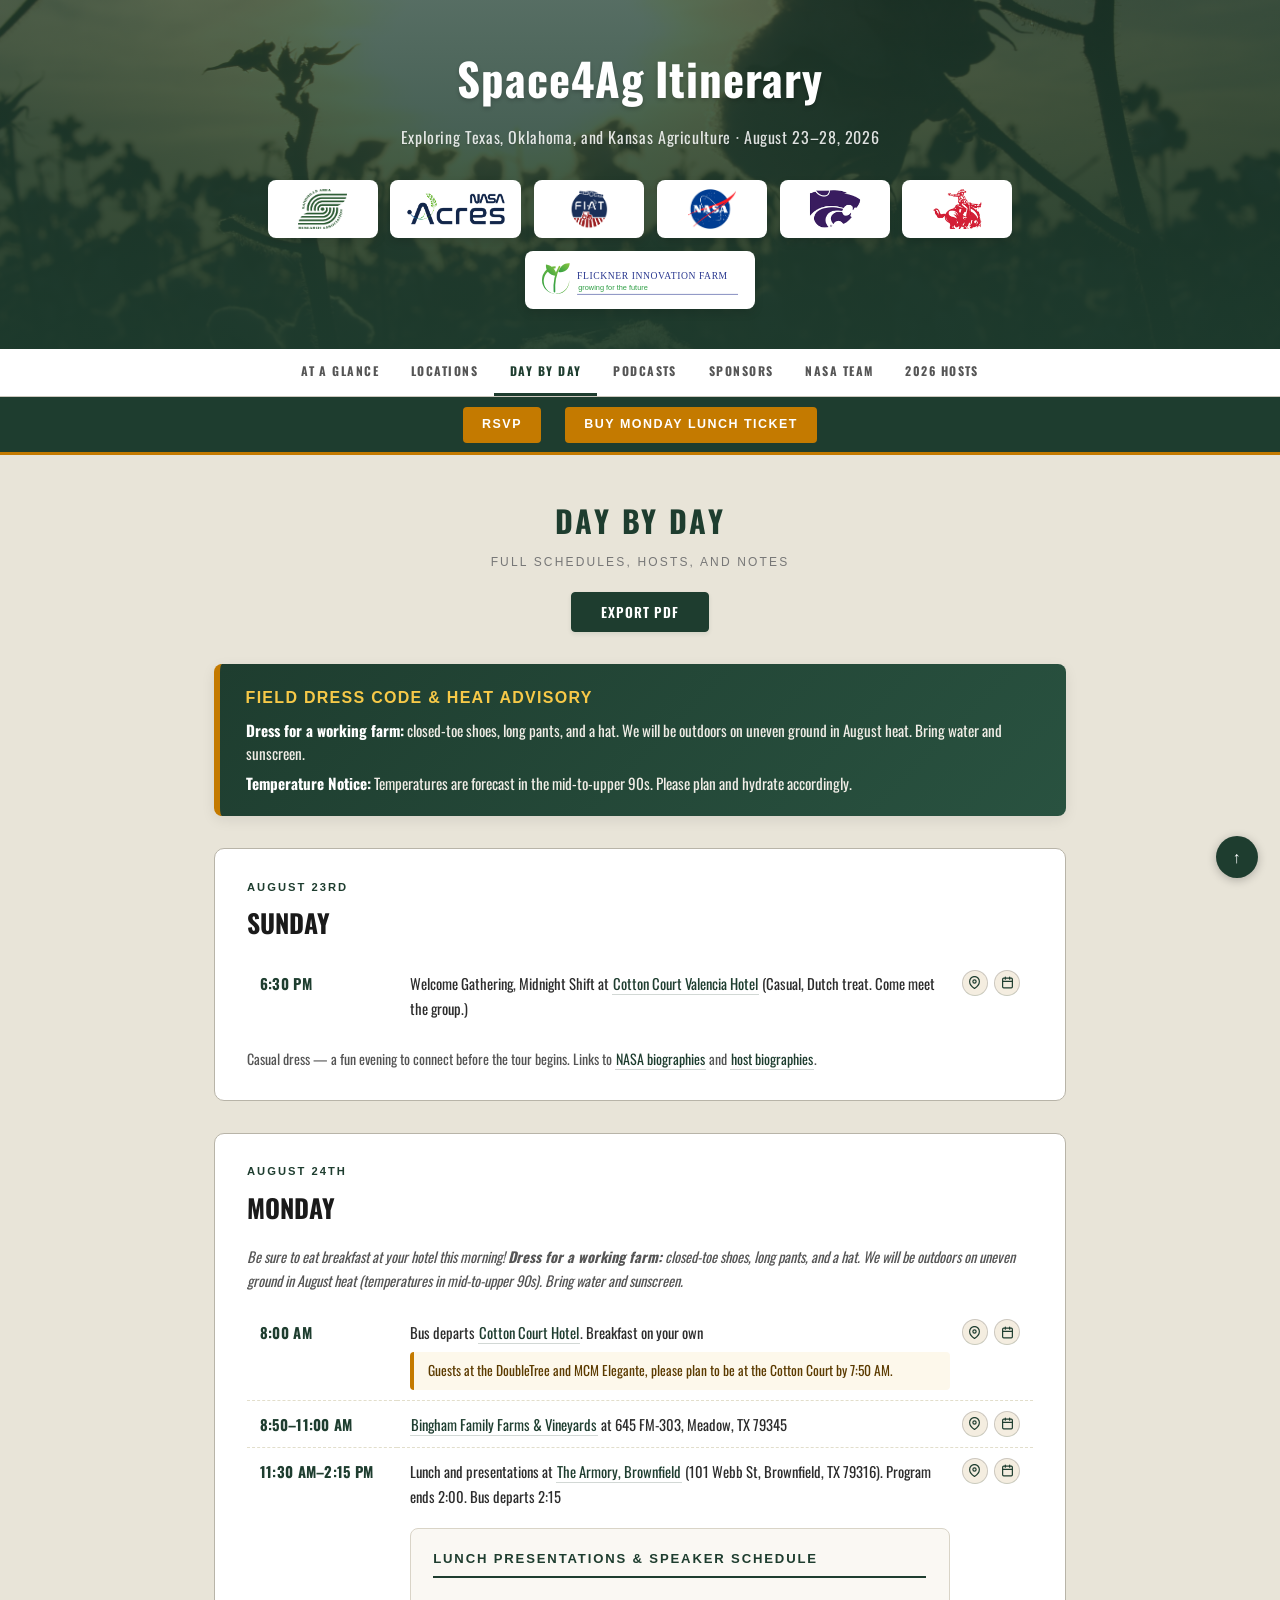
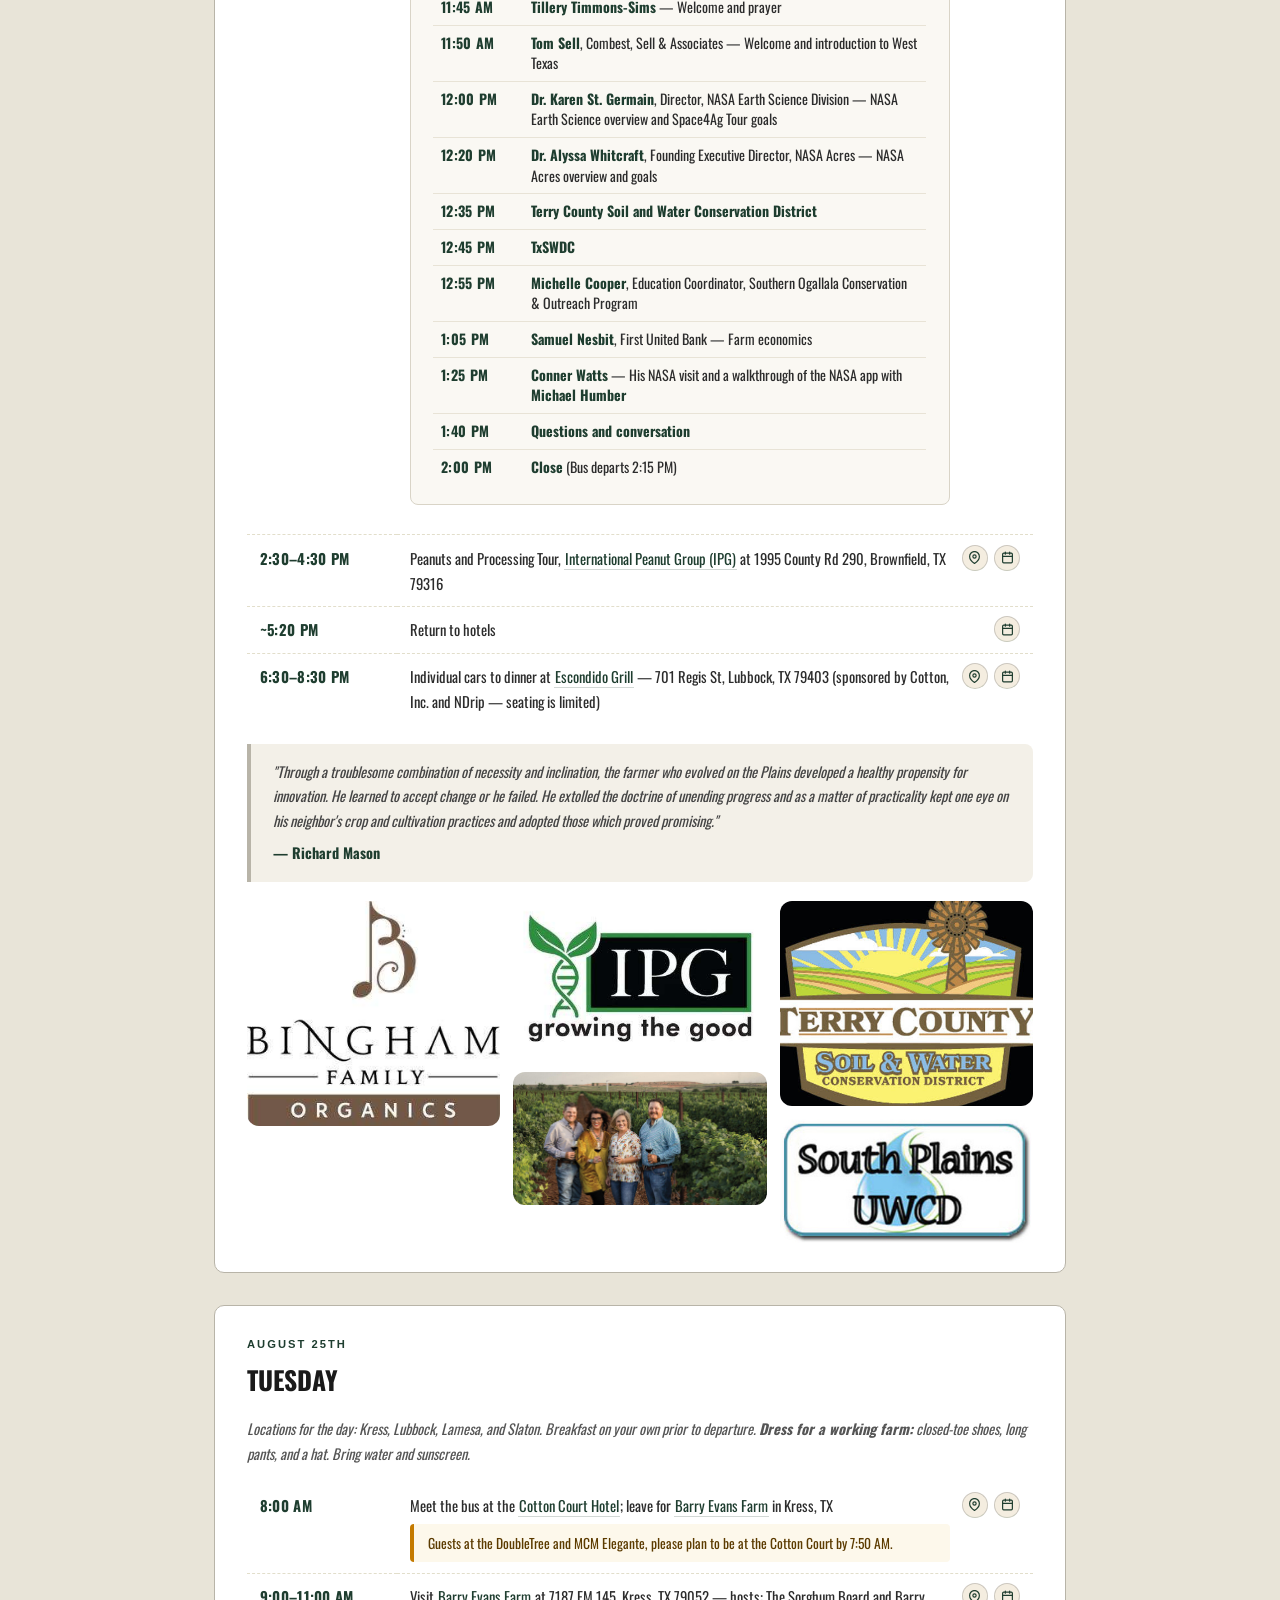
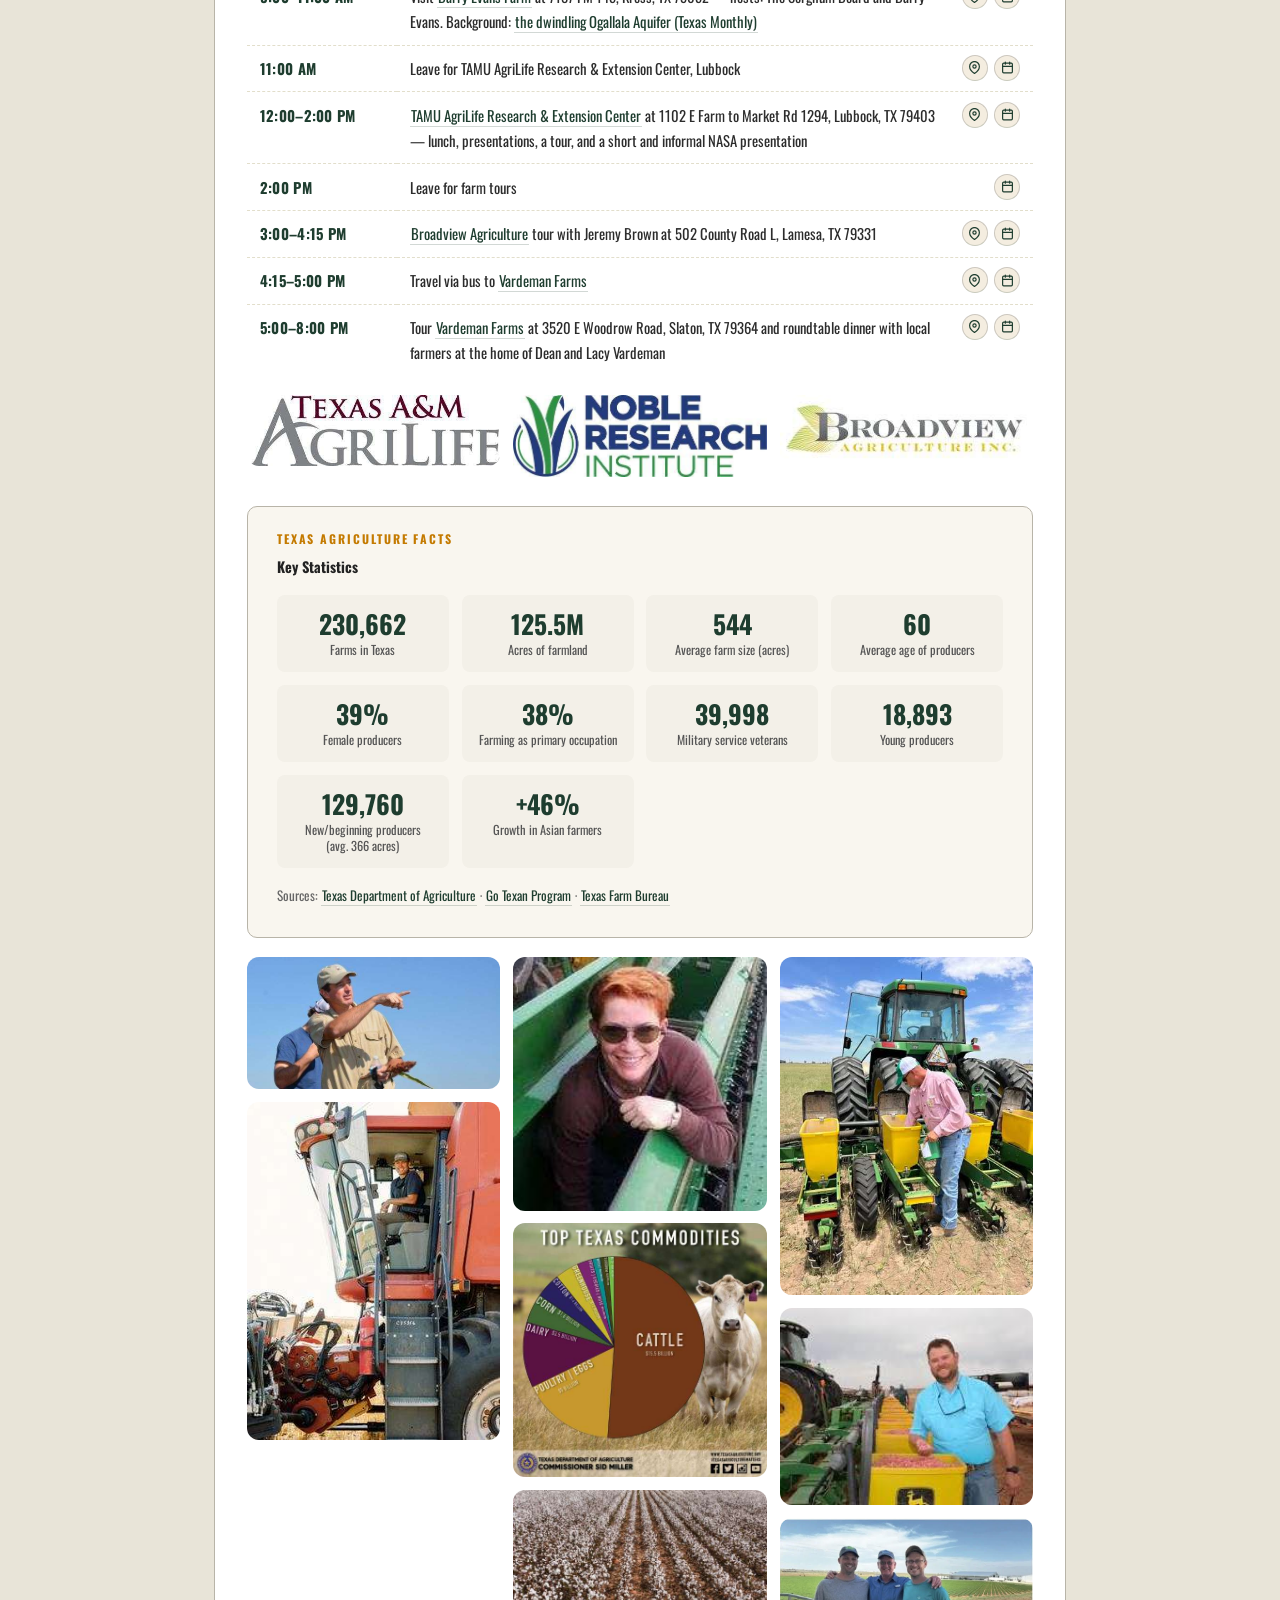
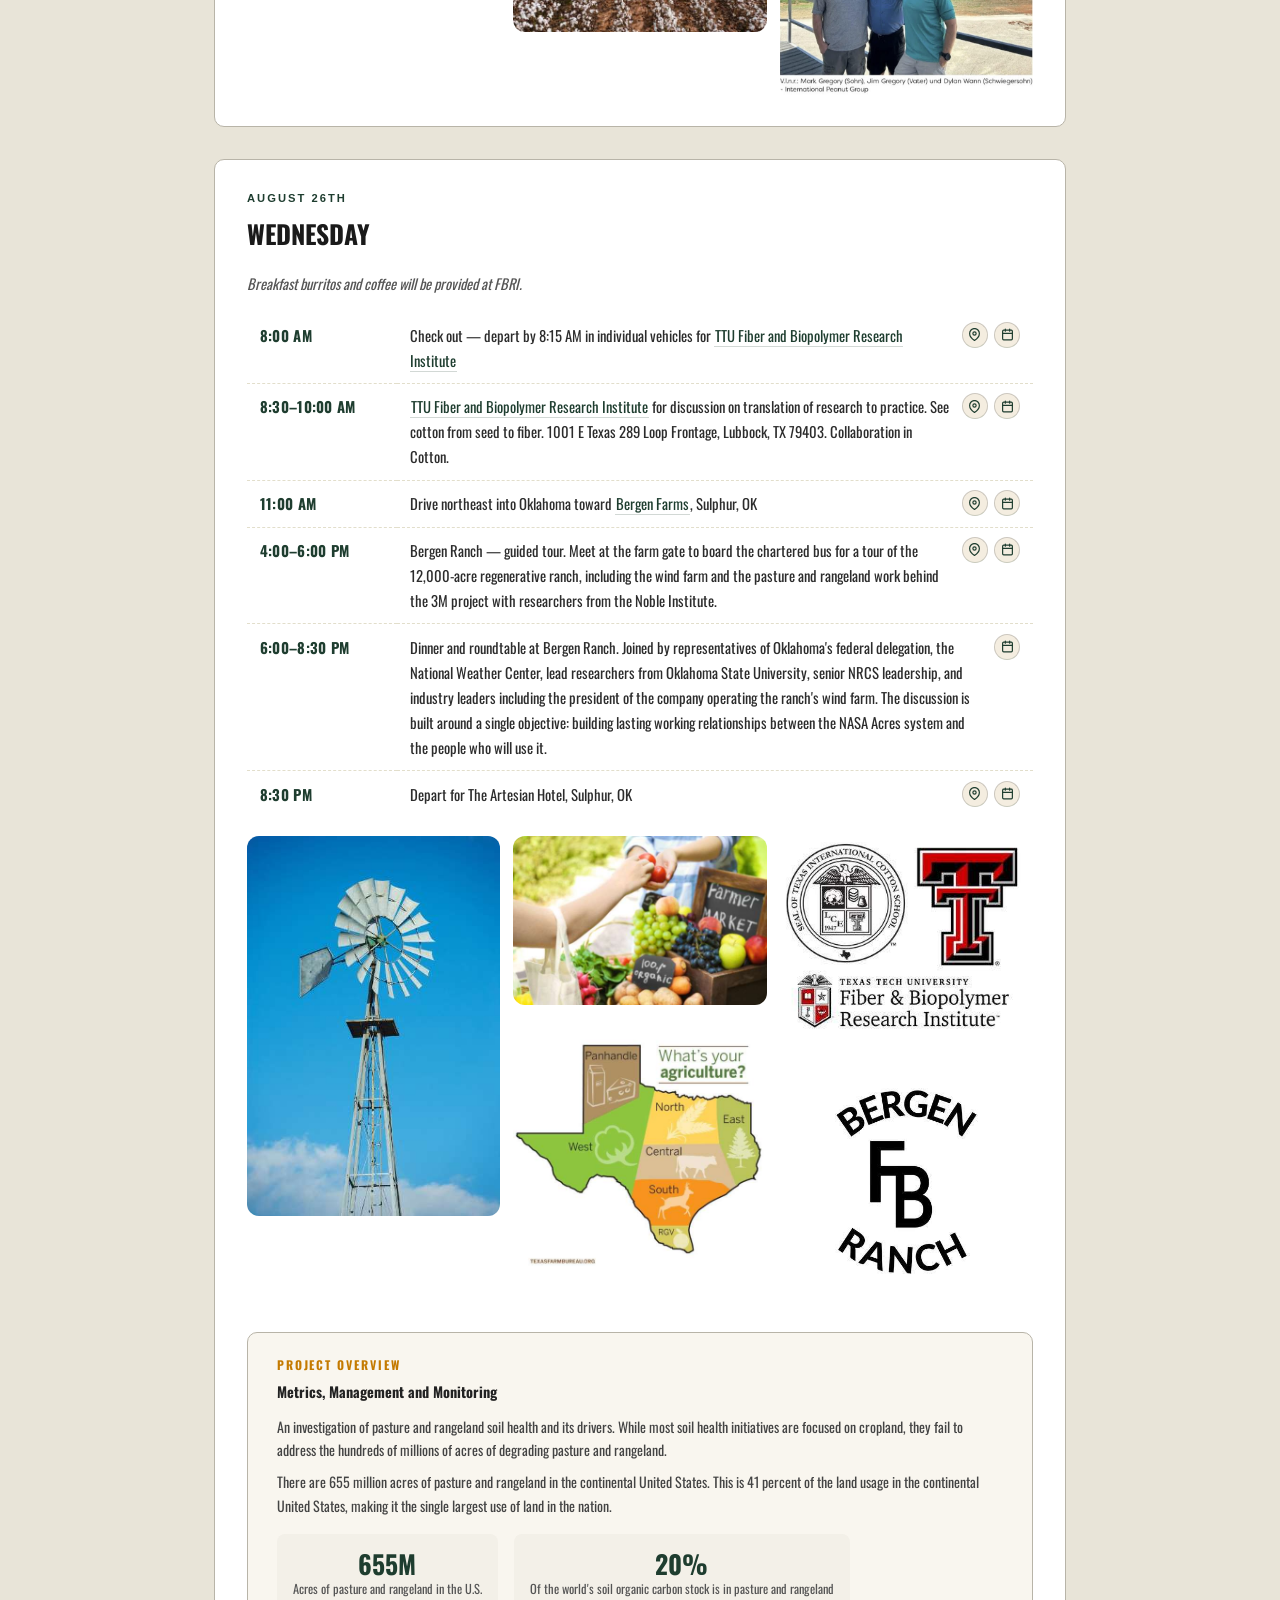
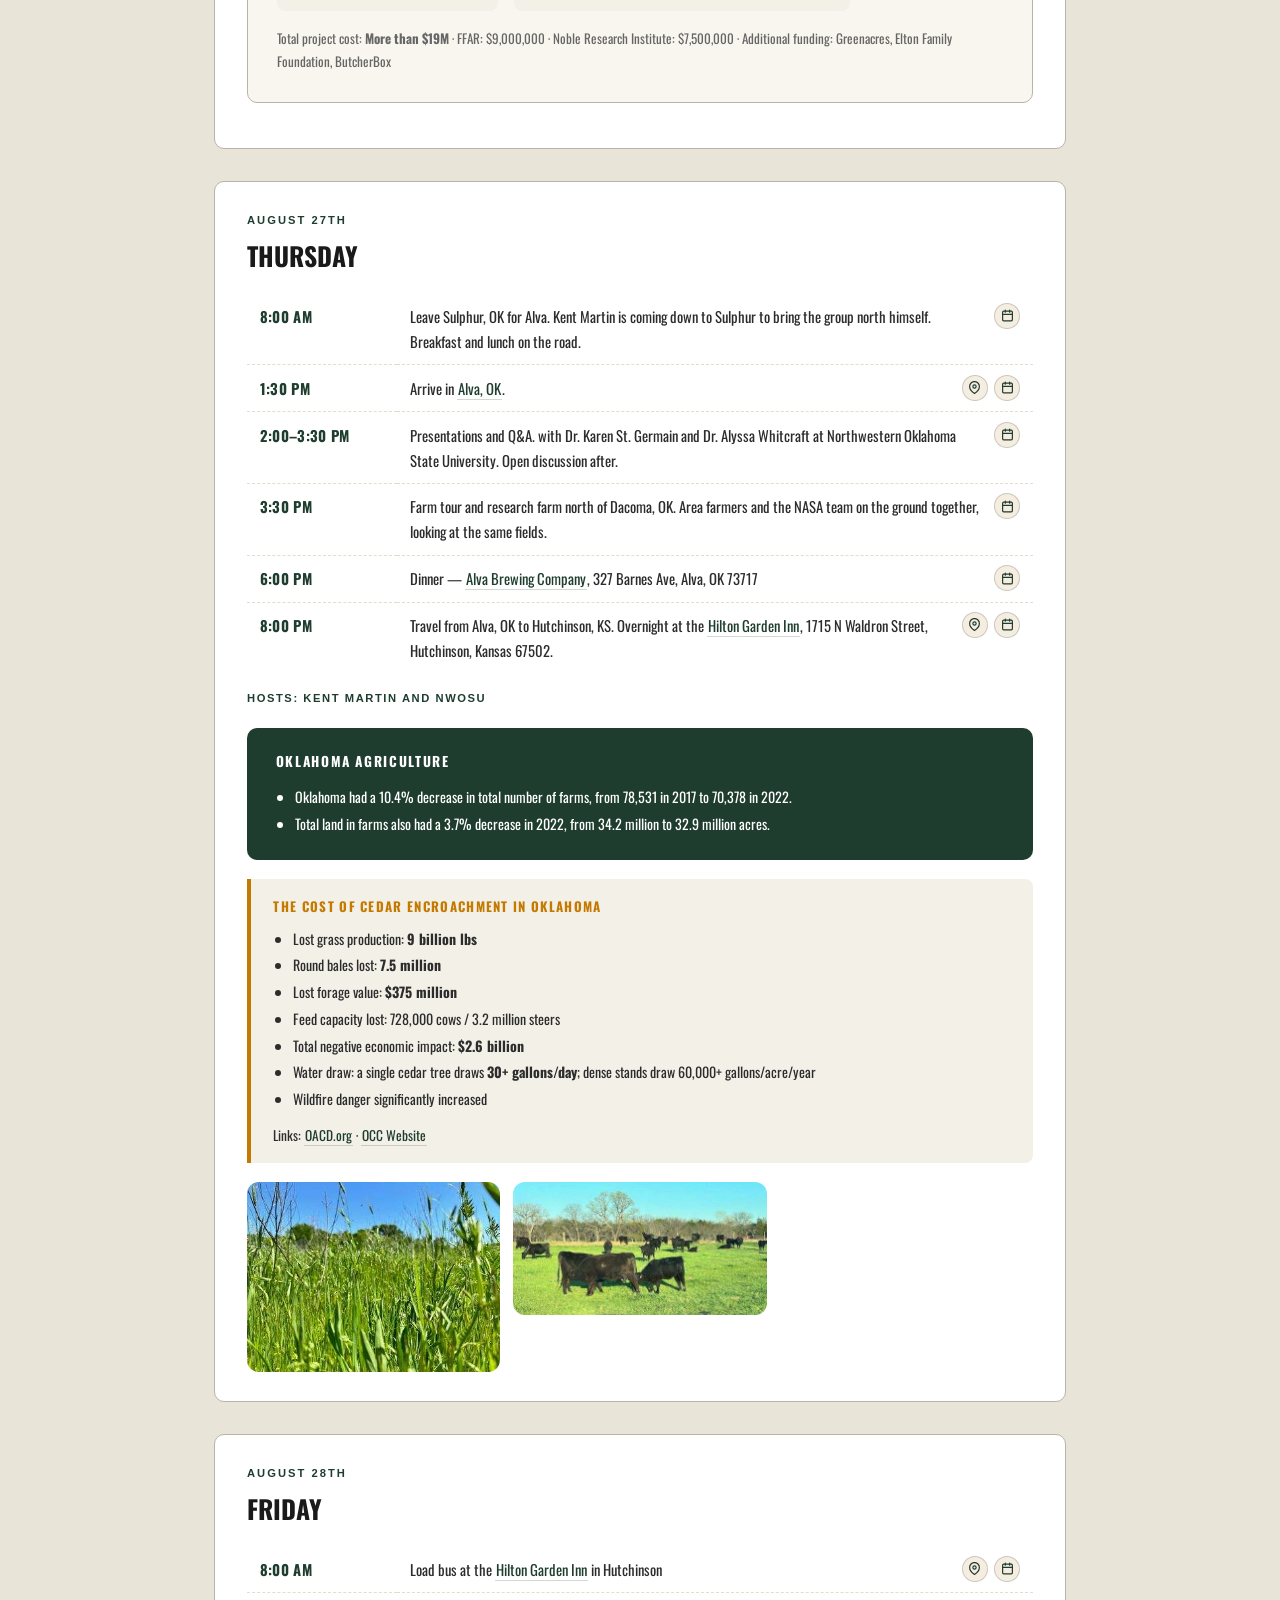
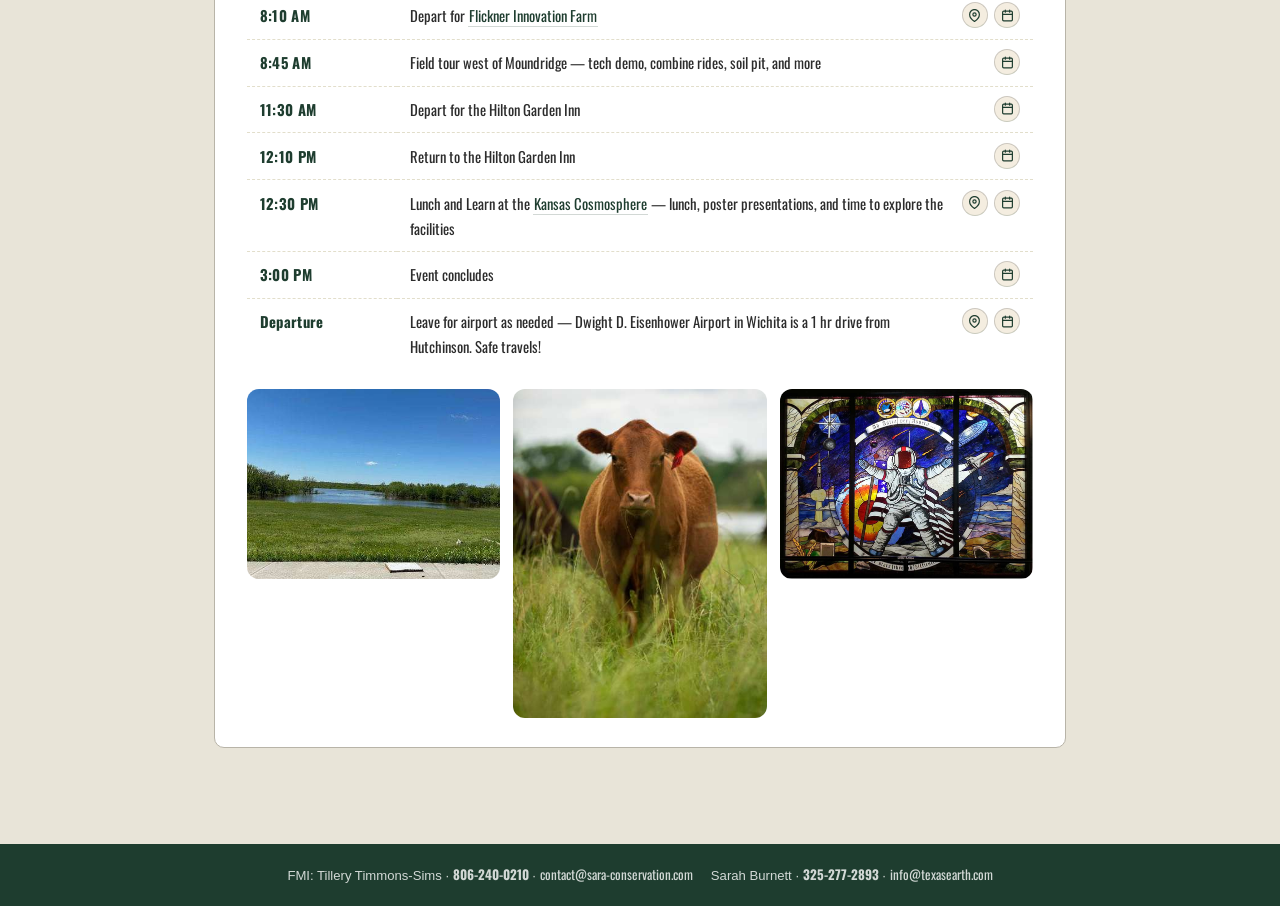
==== commit b660606b: "Commit" ====
--- a/days.html
+++ b/days.html
@@ -482,7 +482,7 @@
       <table class="schedule-table">
         <tr>
           <td>8:00 AM</td>
-          <td>Check out, breakfast on your own — depart by 8:15 AM in individual vehicles for <a
+          <td>Check out — depart by 8:15 AM in individual vehicles for <a
               href="https://maps.google.com/?q=1001+E+Texas+289+Loop+Frontage+Lubbock+TX+79403" target="_blank"
               rel="noopener">TTU Fiber and Biopolymer Research Institute</a> &middot; <a
               href="https://maps.google.com/?q=1001+E+Texas+289+Loop+Frontage+Lubbock+TX+79403" target="_blank"
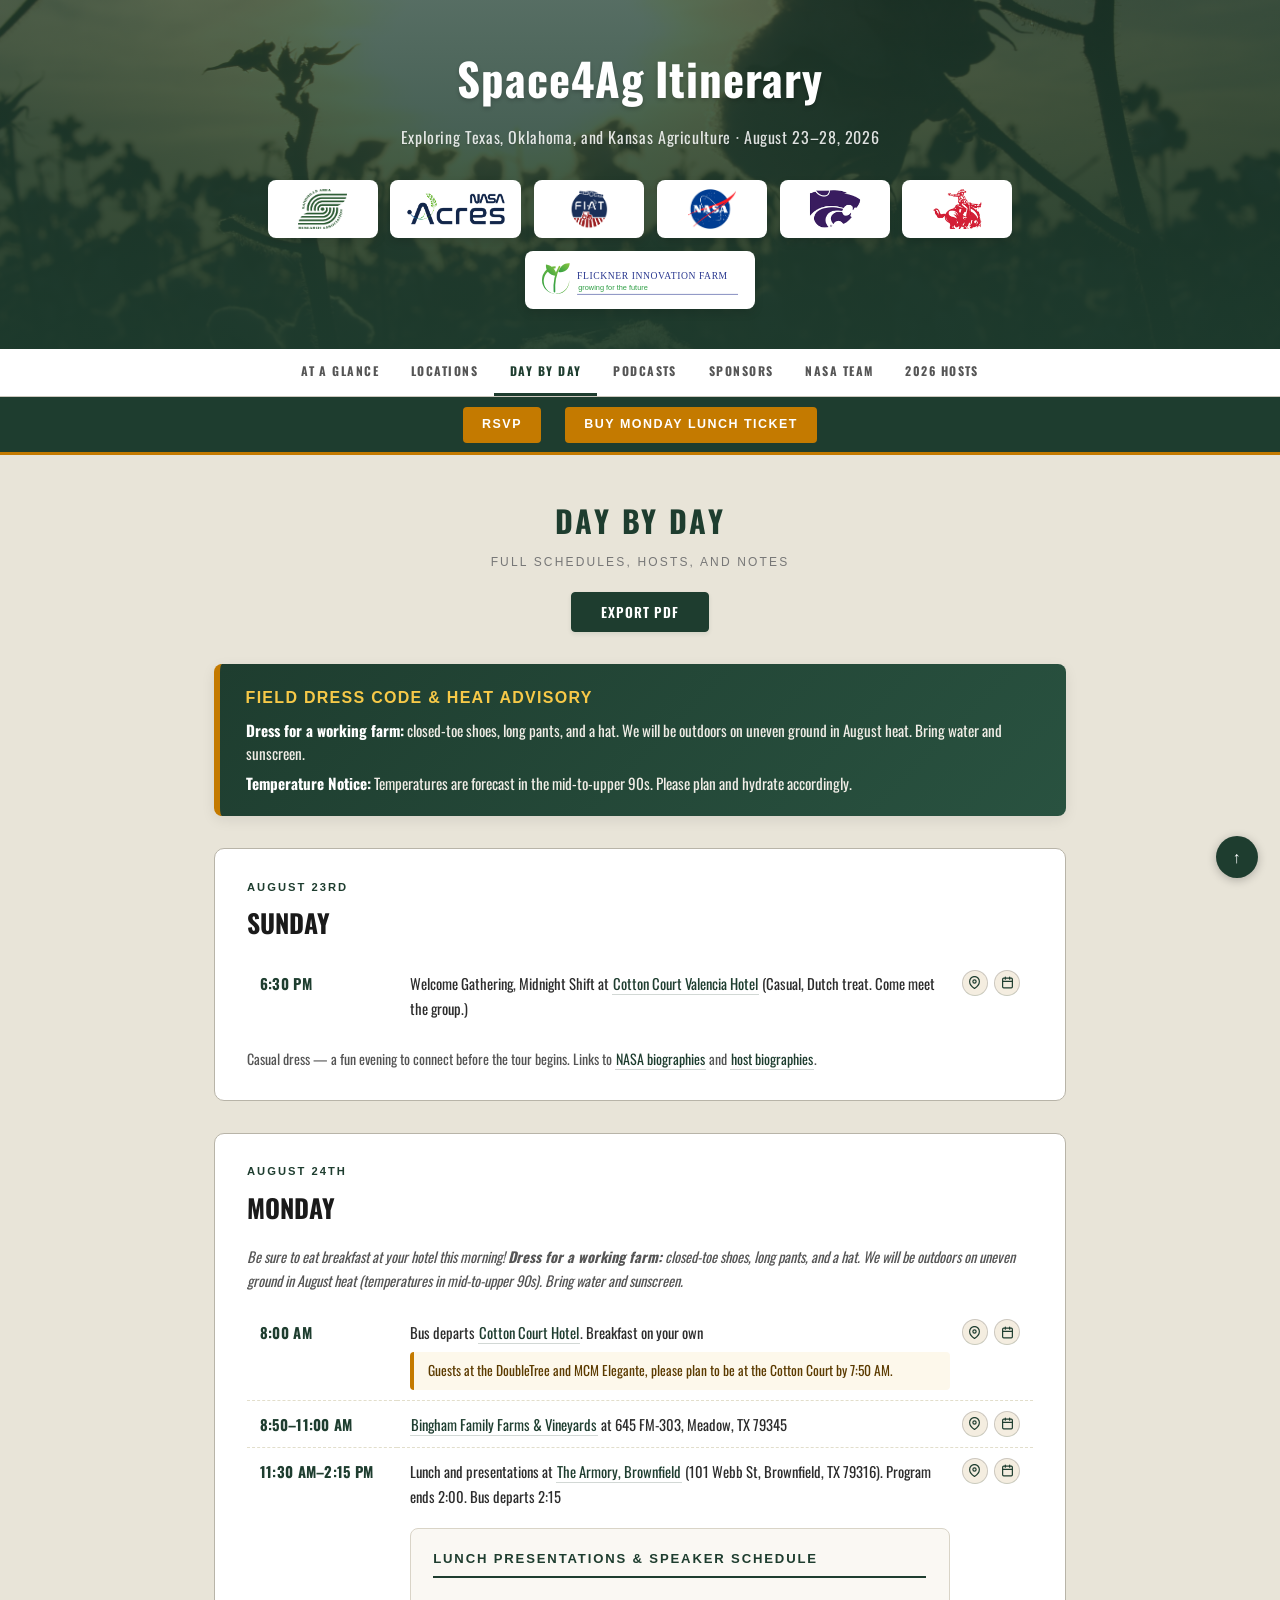
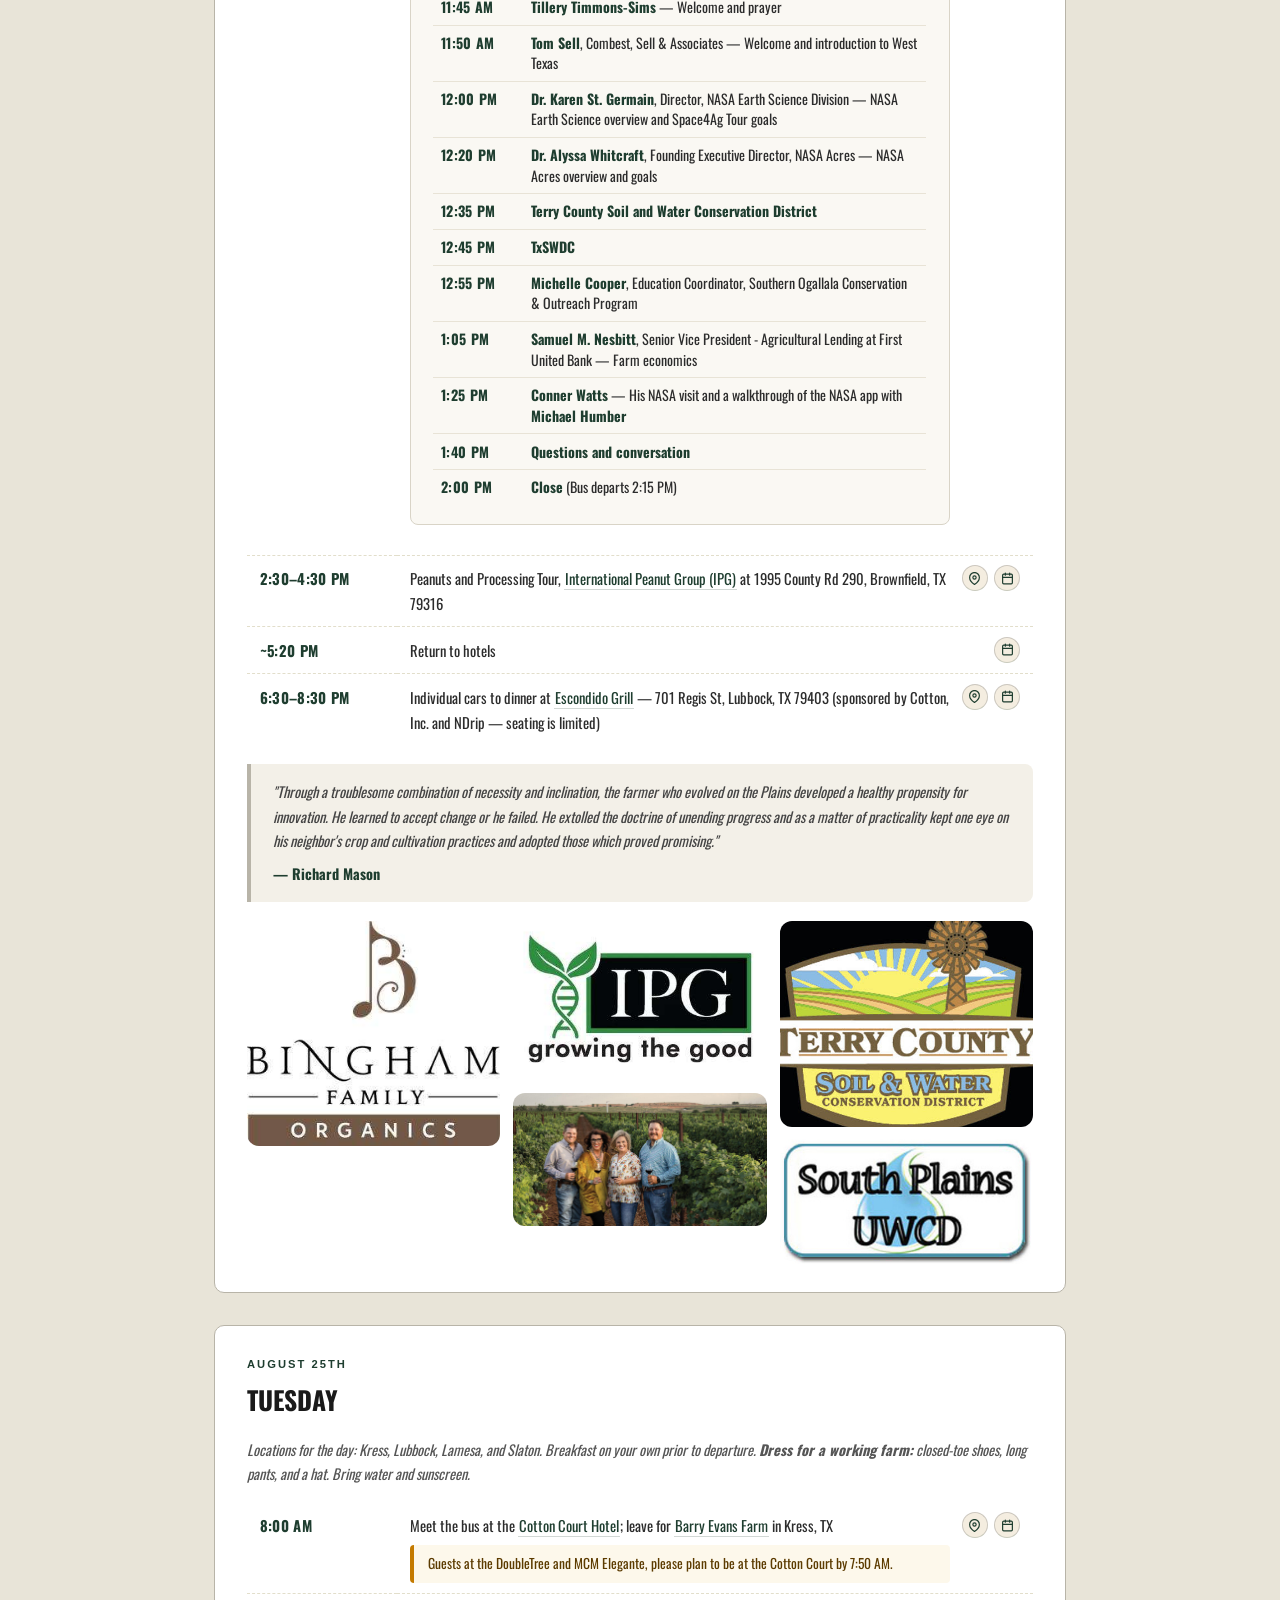
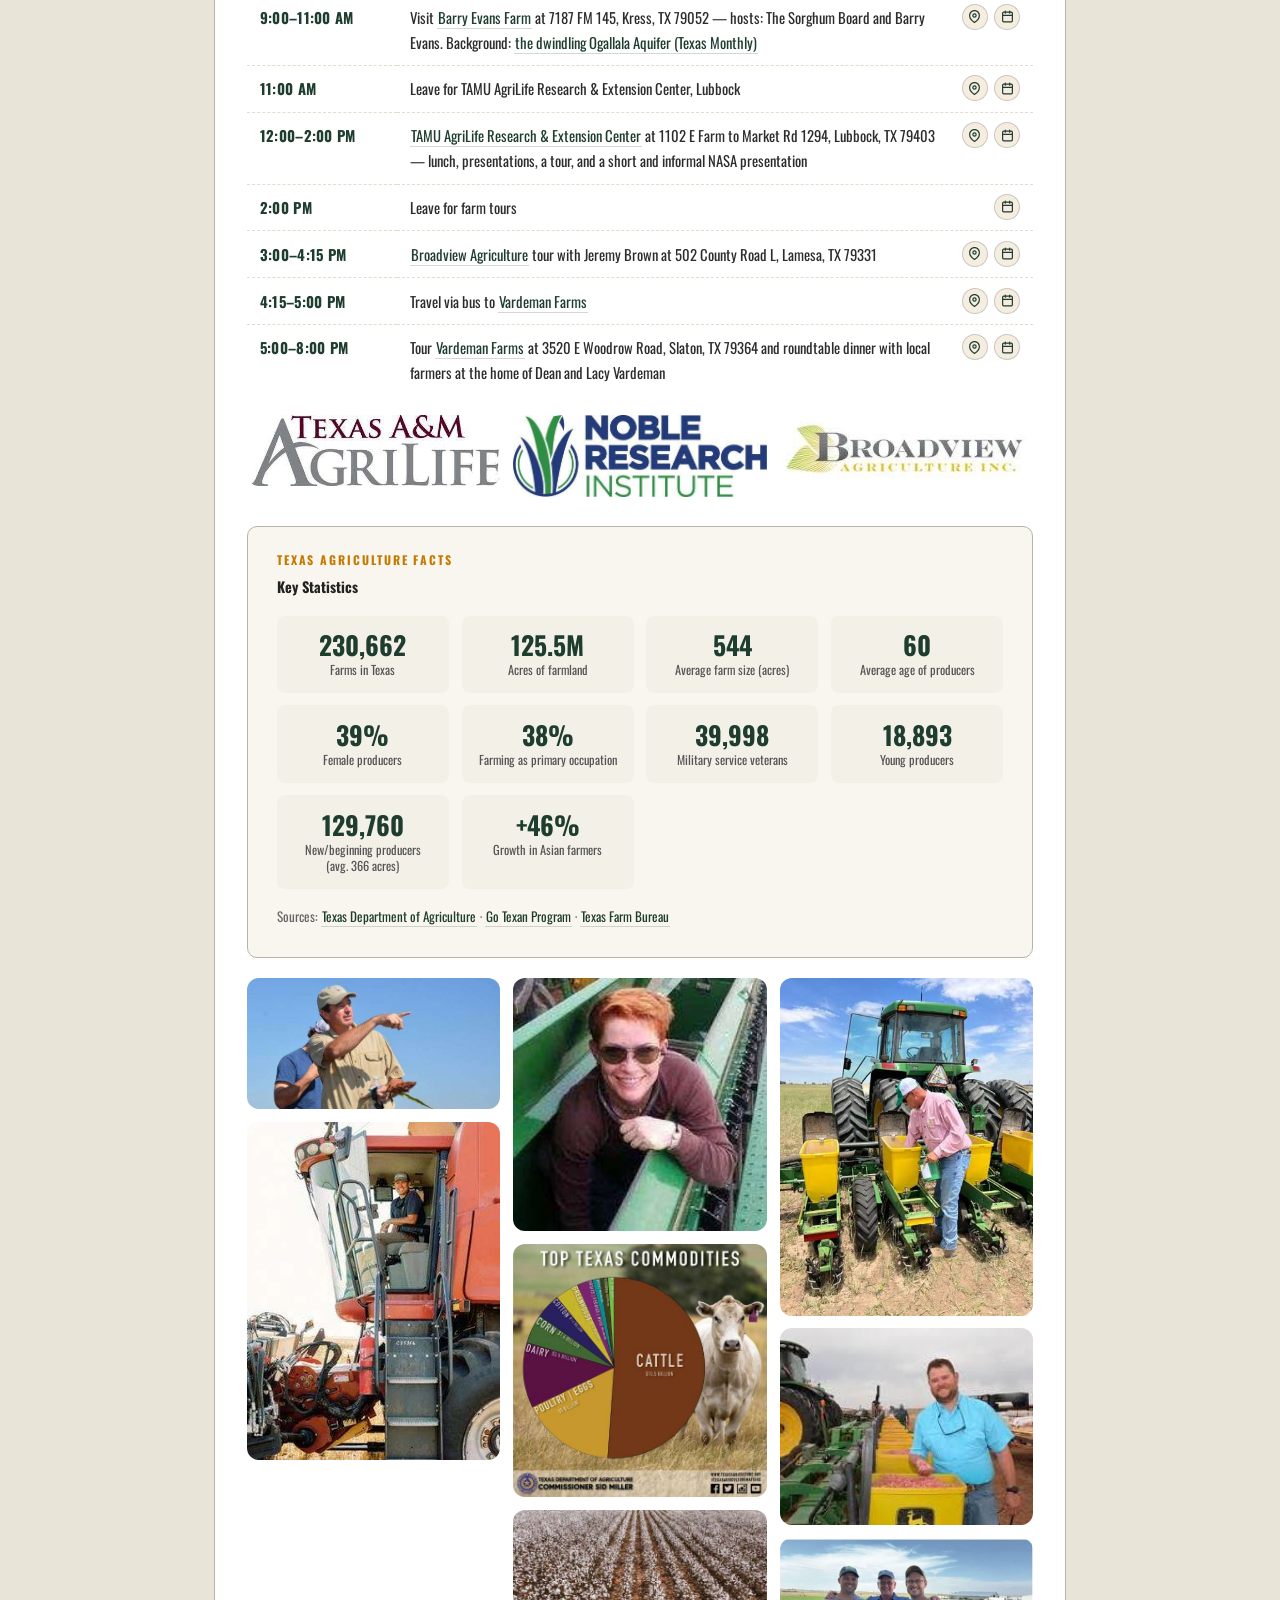
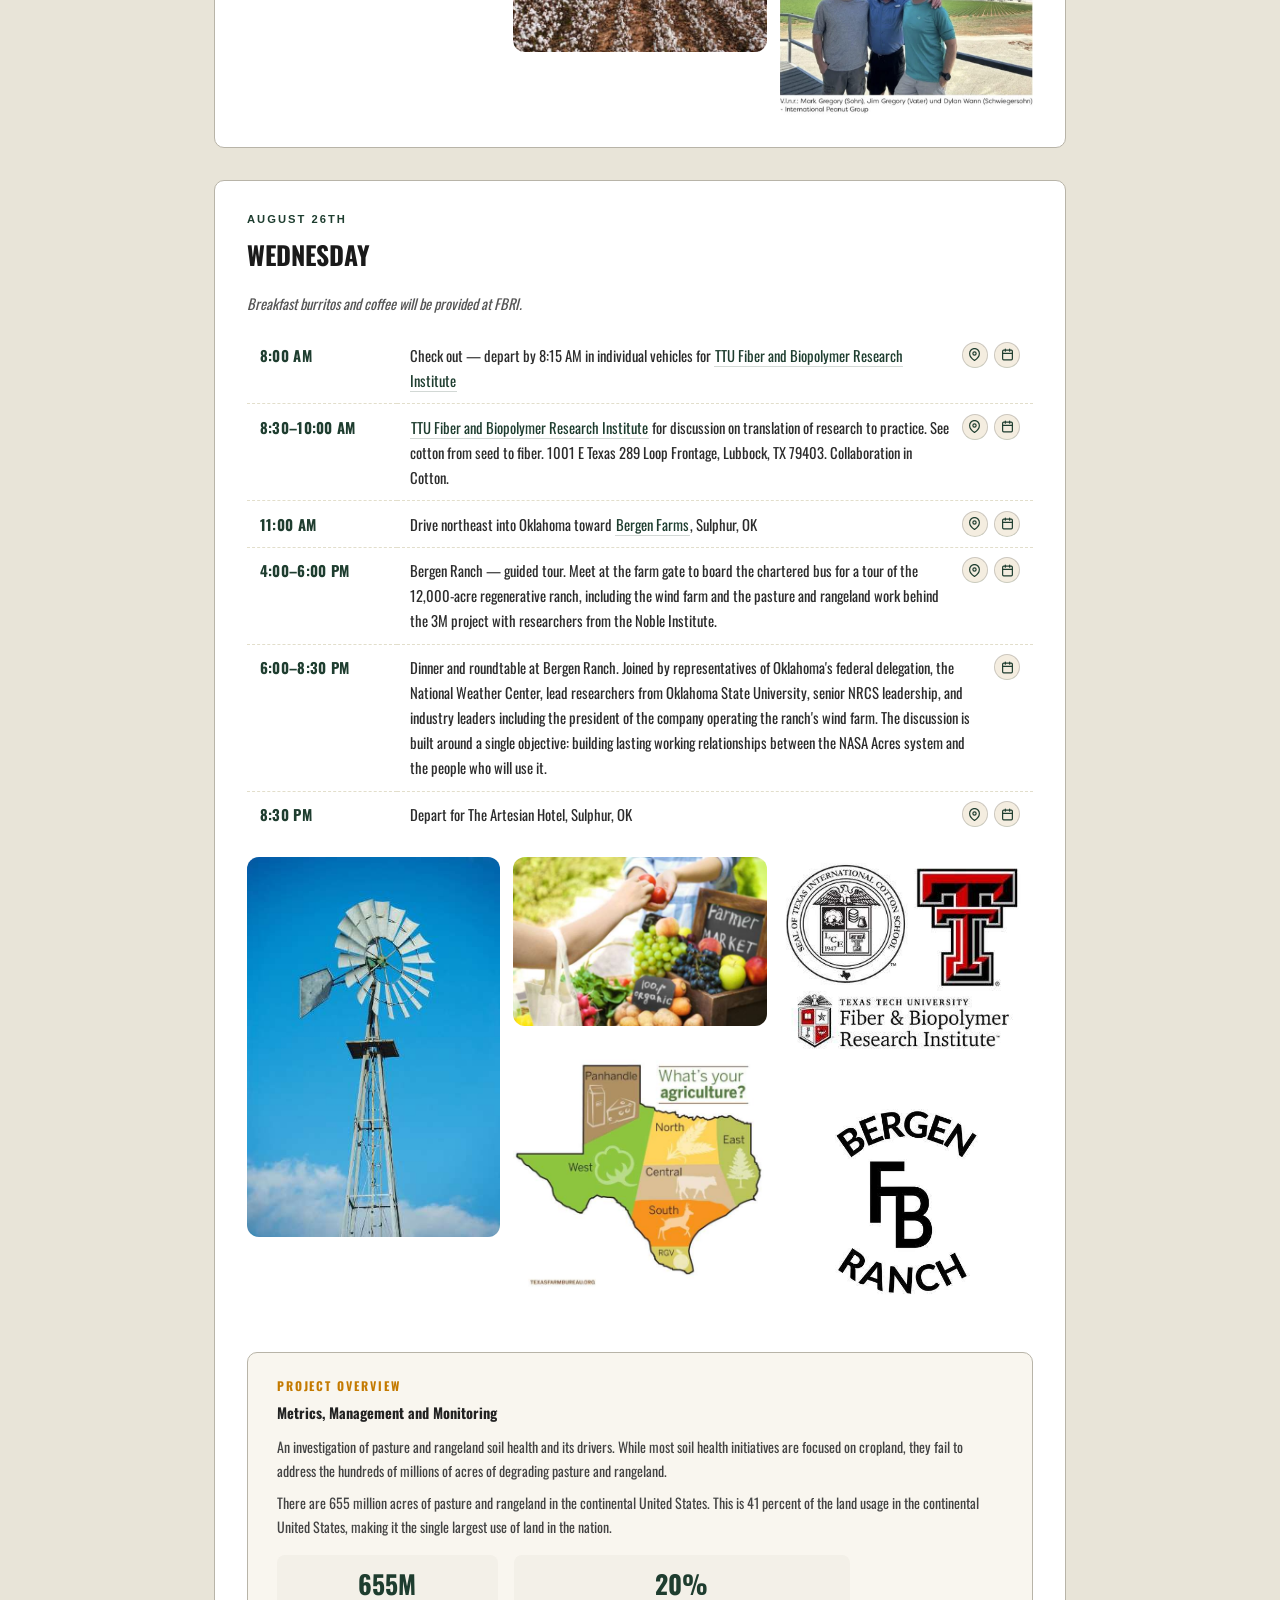
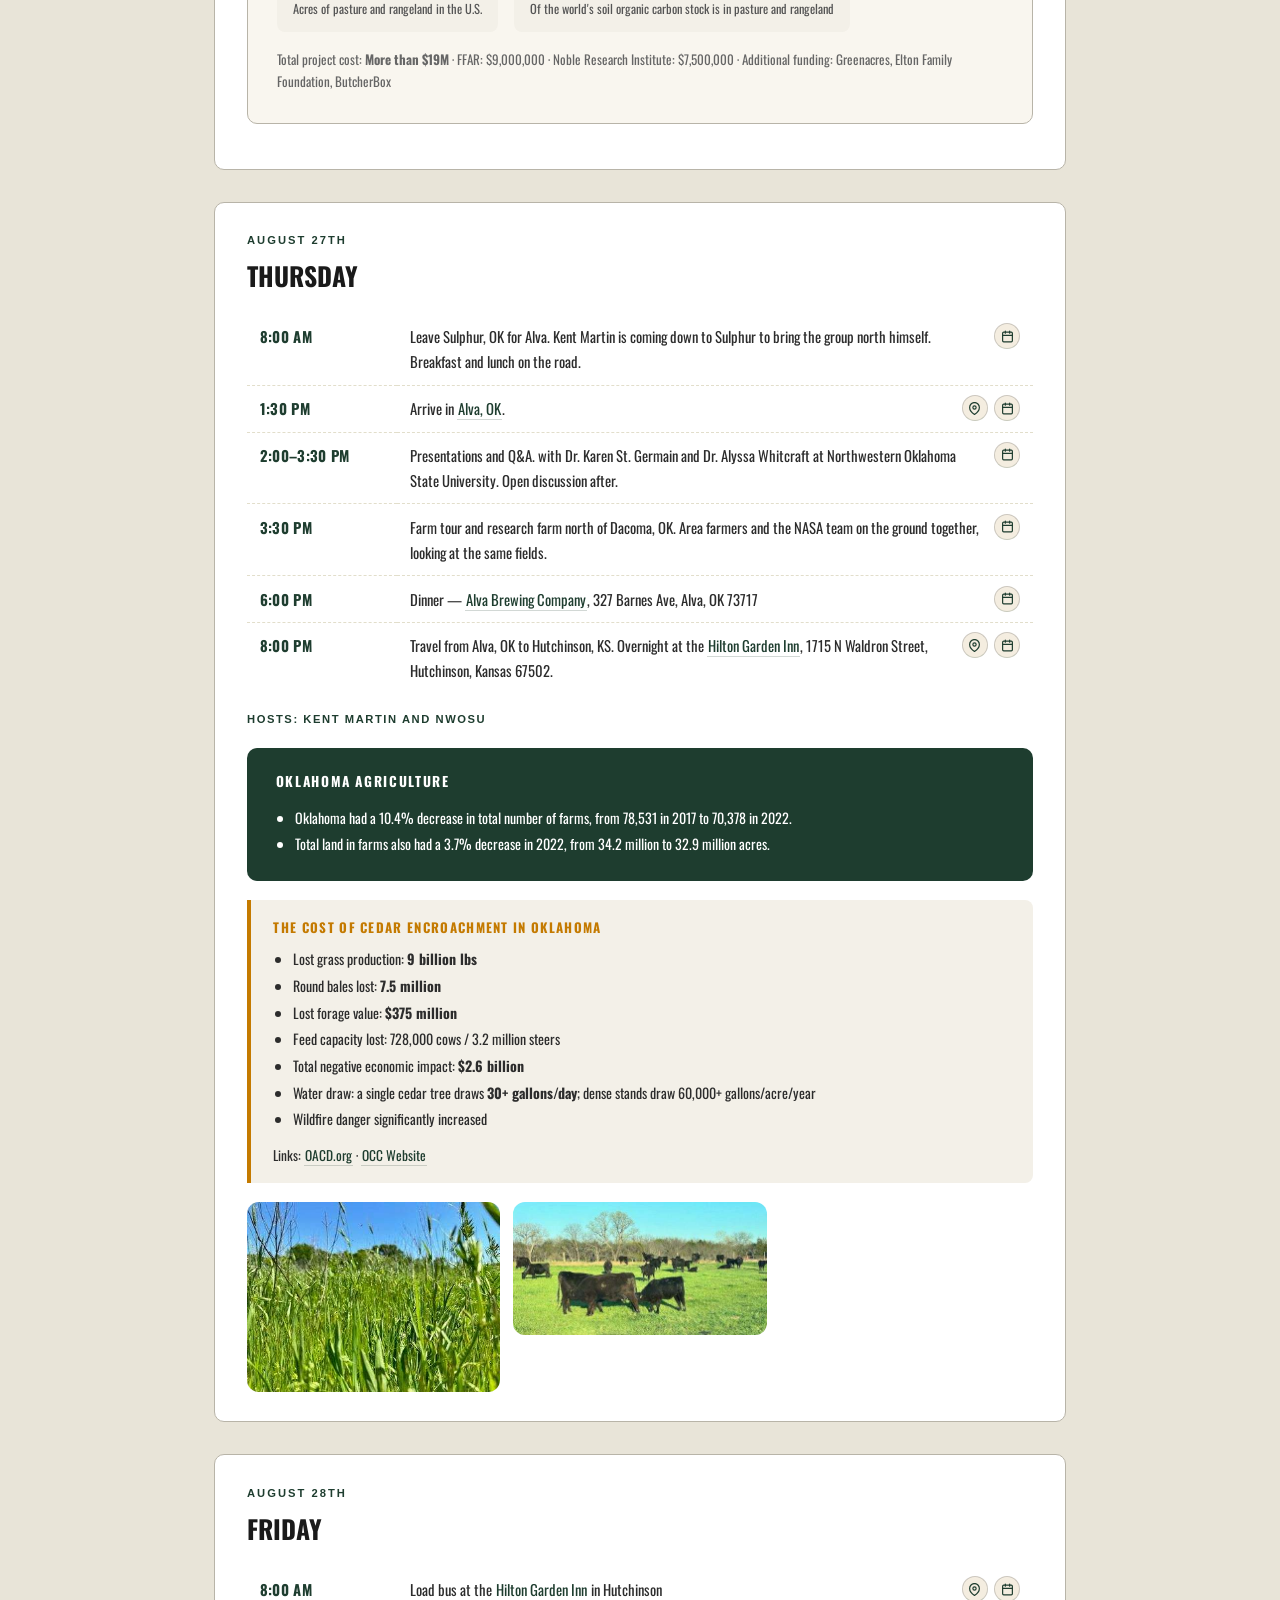
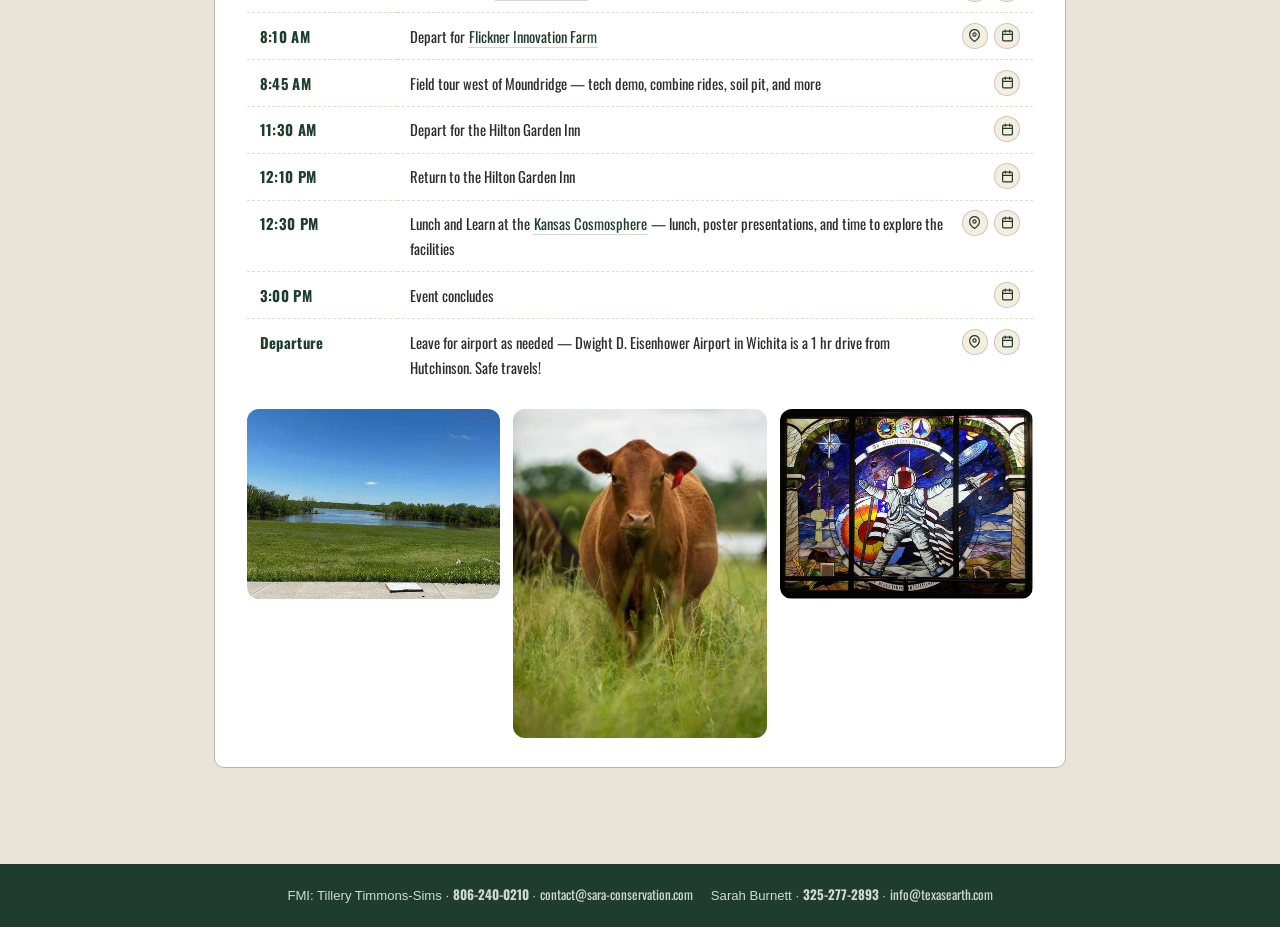
==== commit a27d39eb: "nesbitt fix" ====
--- a/days.html
+++ b/days.html
@@ -272,7 +272,7 @@
                 </tr>
                 <tr>
                   <td class="speaker-time">1:05 PM</td>
-                  <td class="speaker-desc"><strong>Samuel Nesbit</strong>, First United Bank — Farm economics</td>
+                  <td class="speaker-desc"><strong>Samuel M. Nesbitt</strong>, Senior Vice President - Agricultural Lending at First United Bank — Farm economics</td>
                 </tr>
                 <tr>
                   <td class="speaker-time">1:25 PM</td>
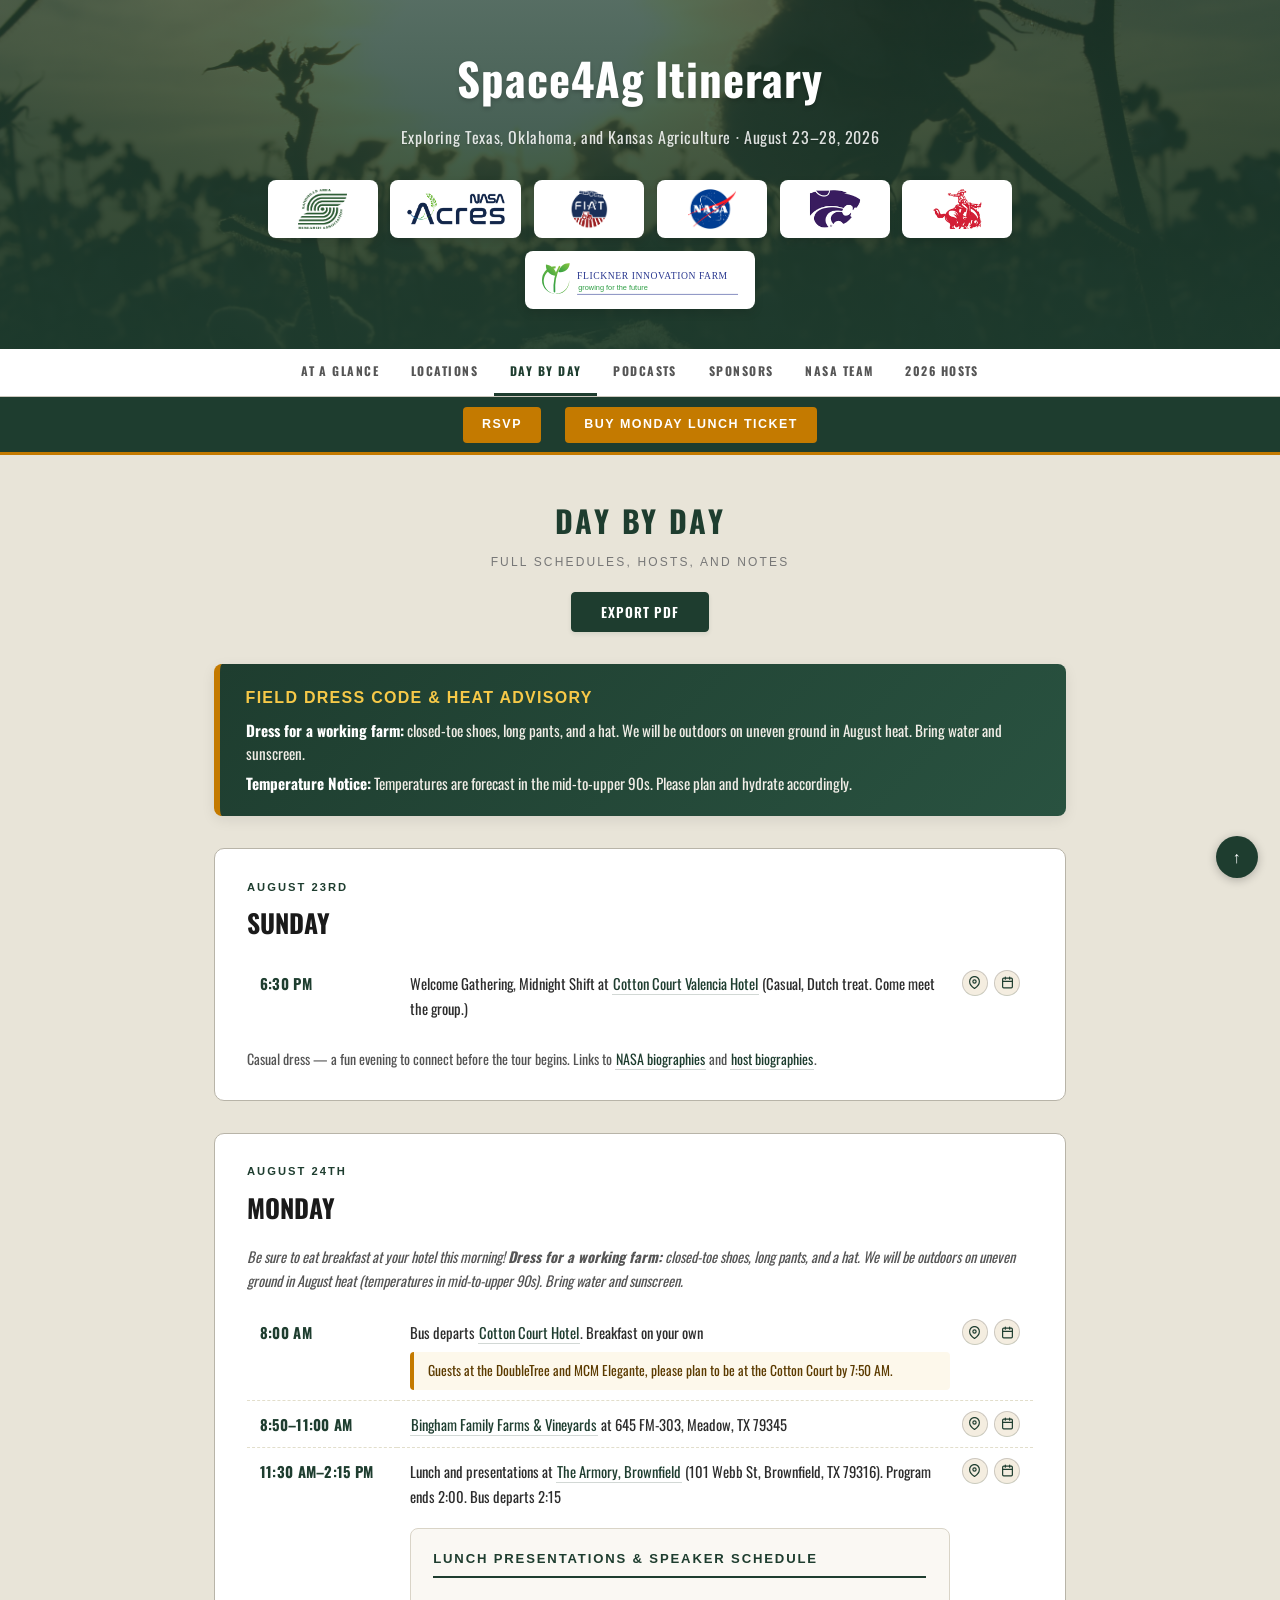
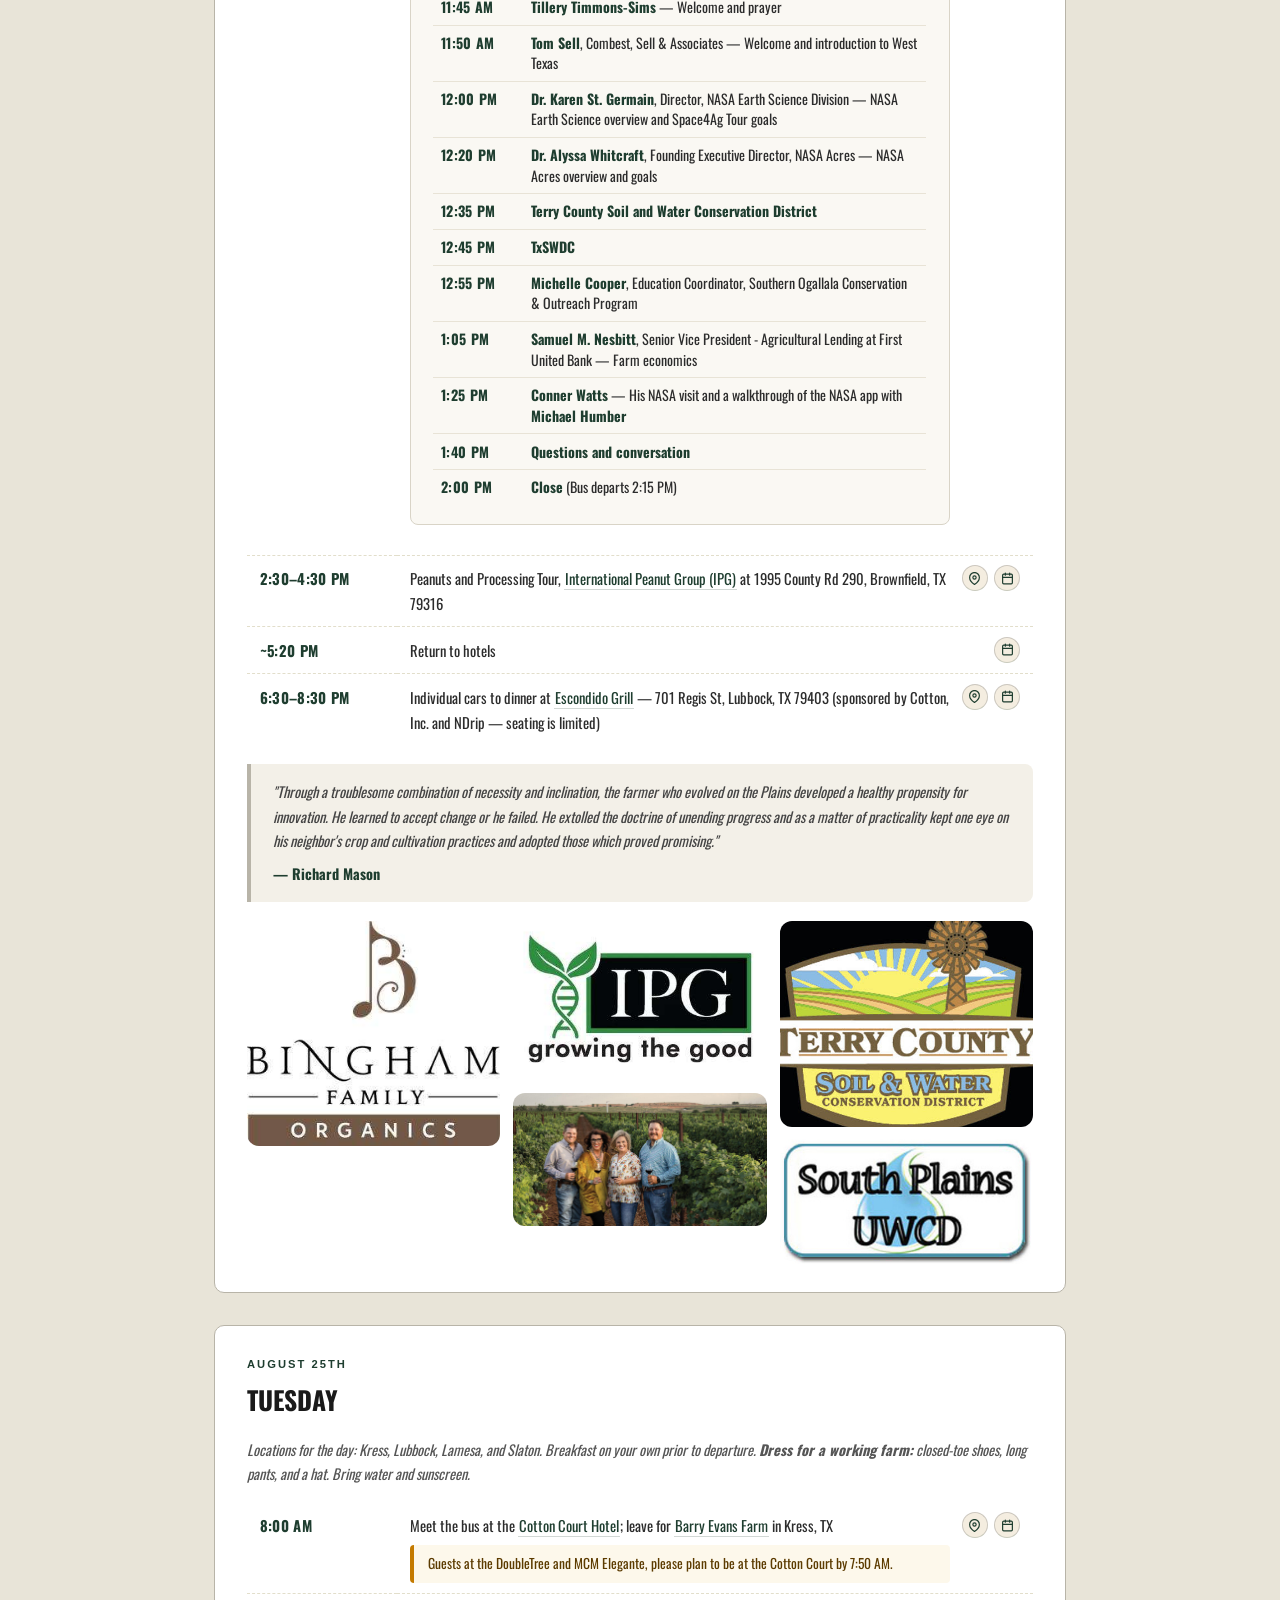
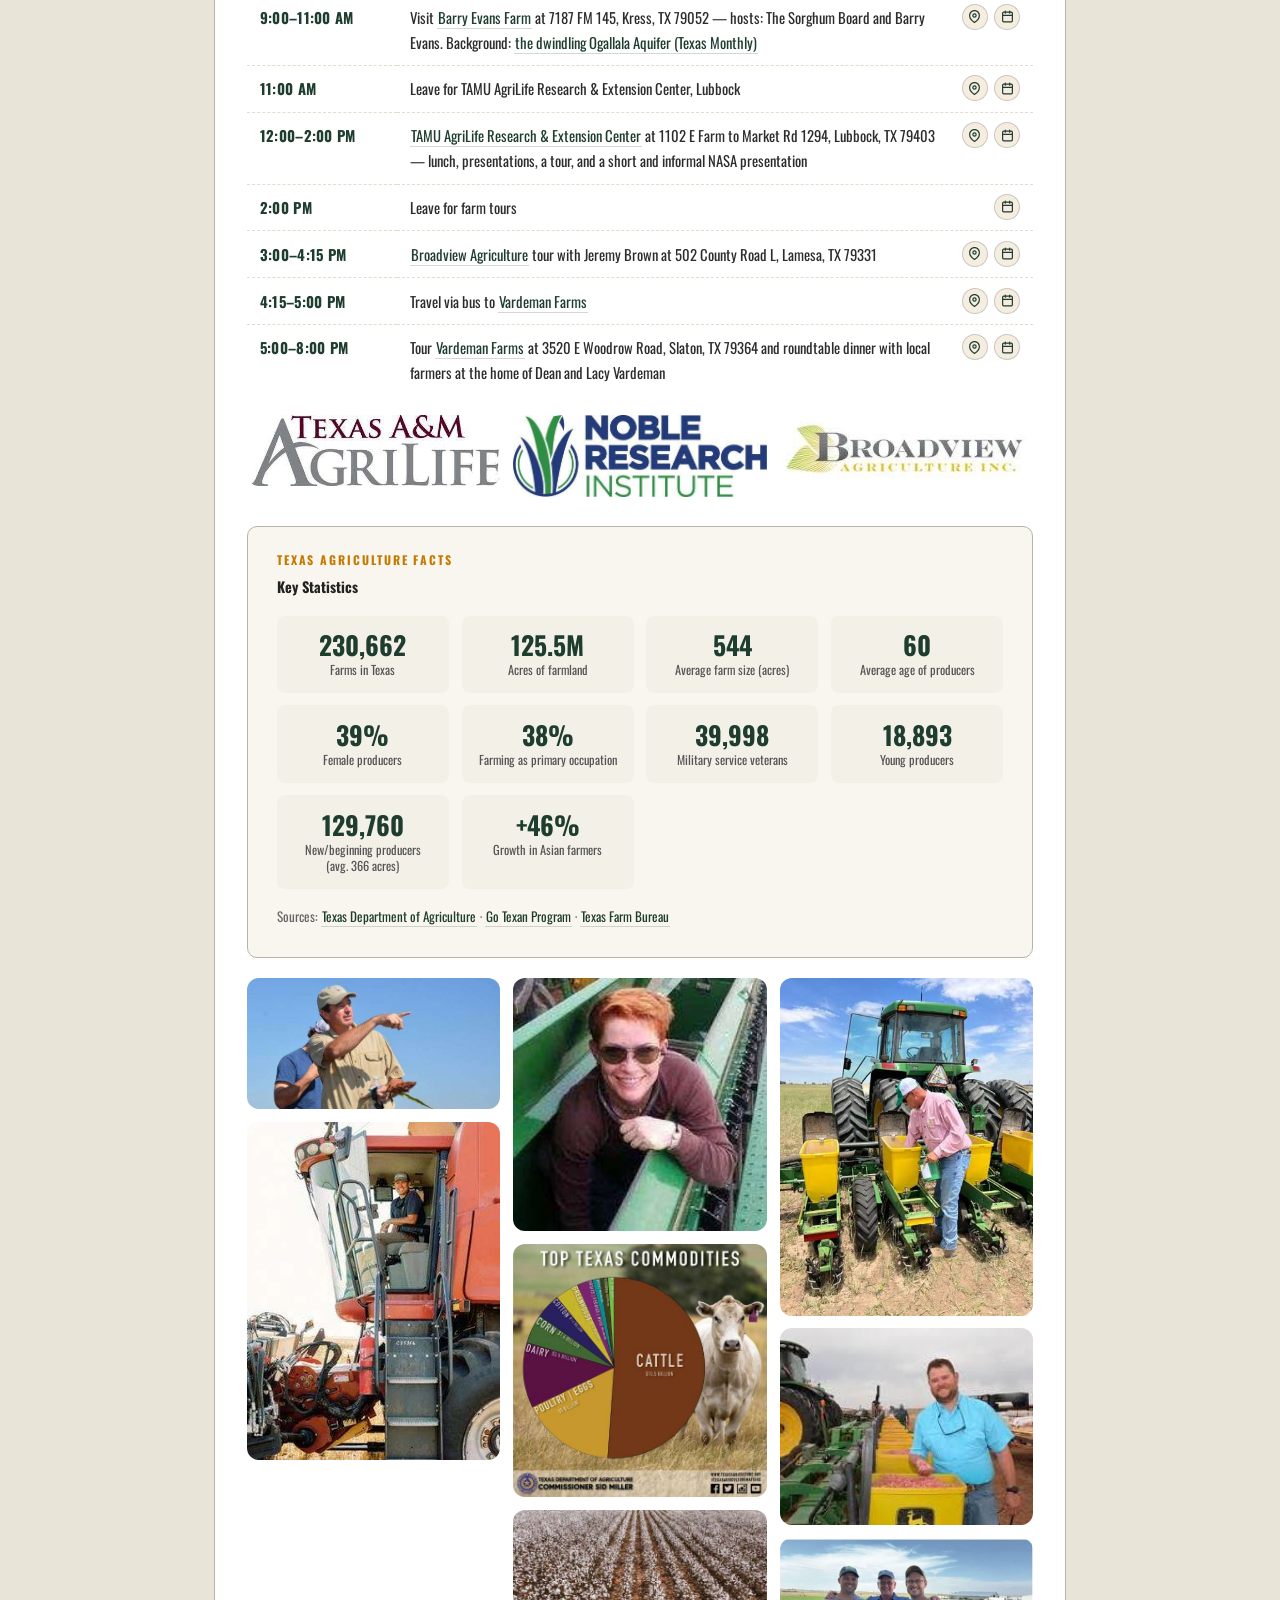
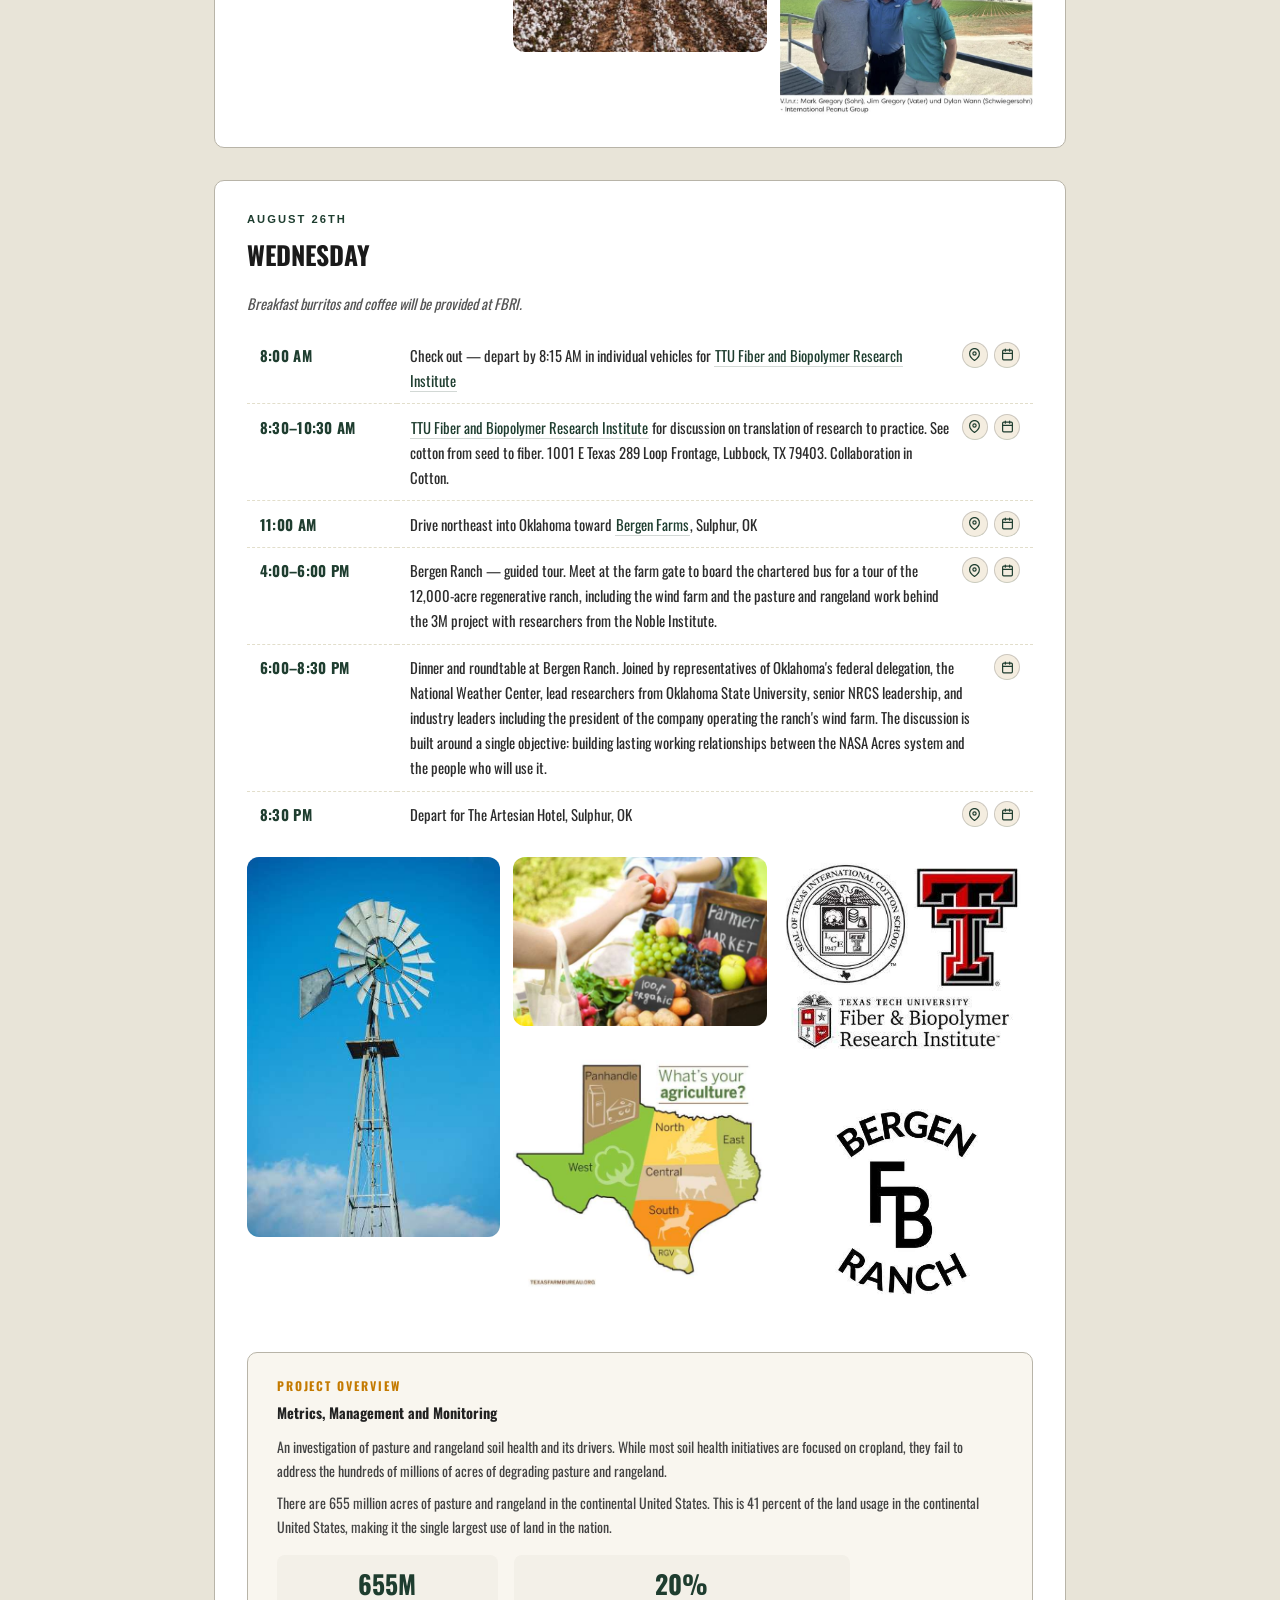
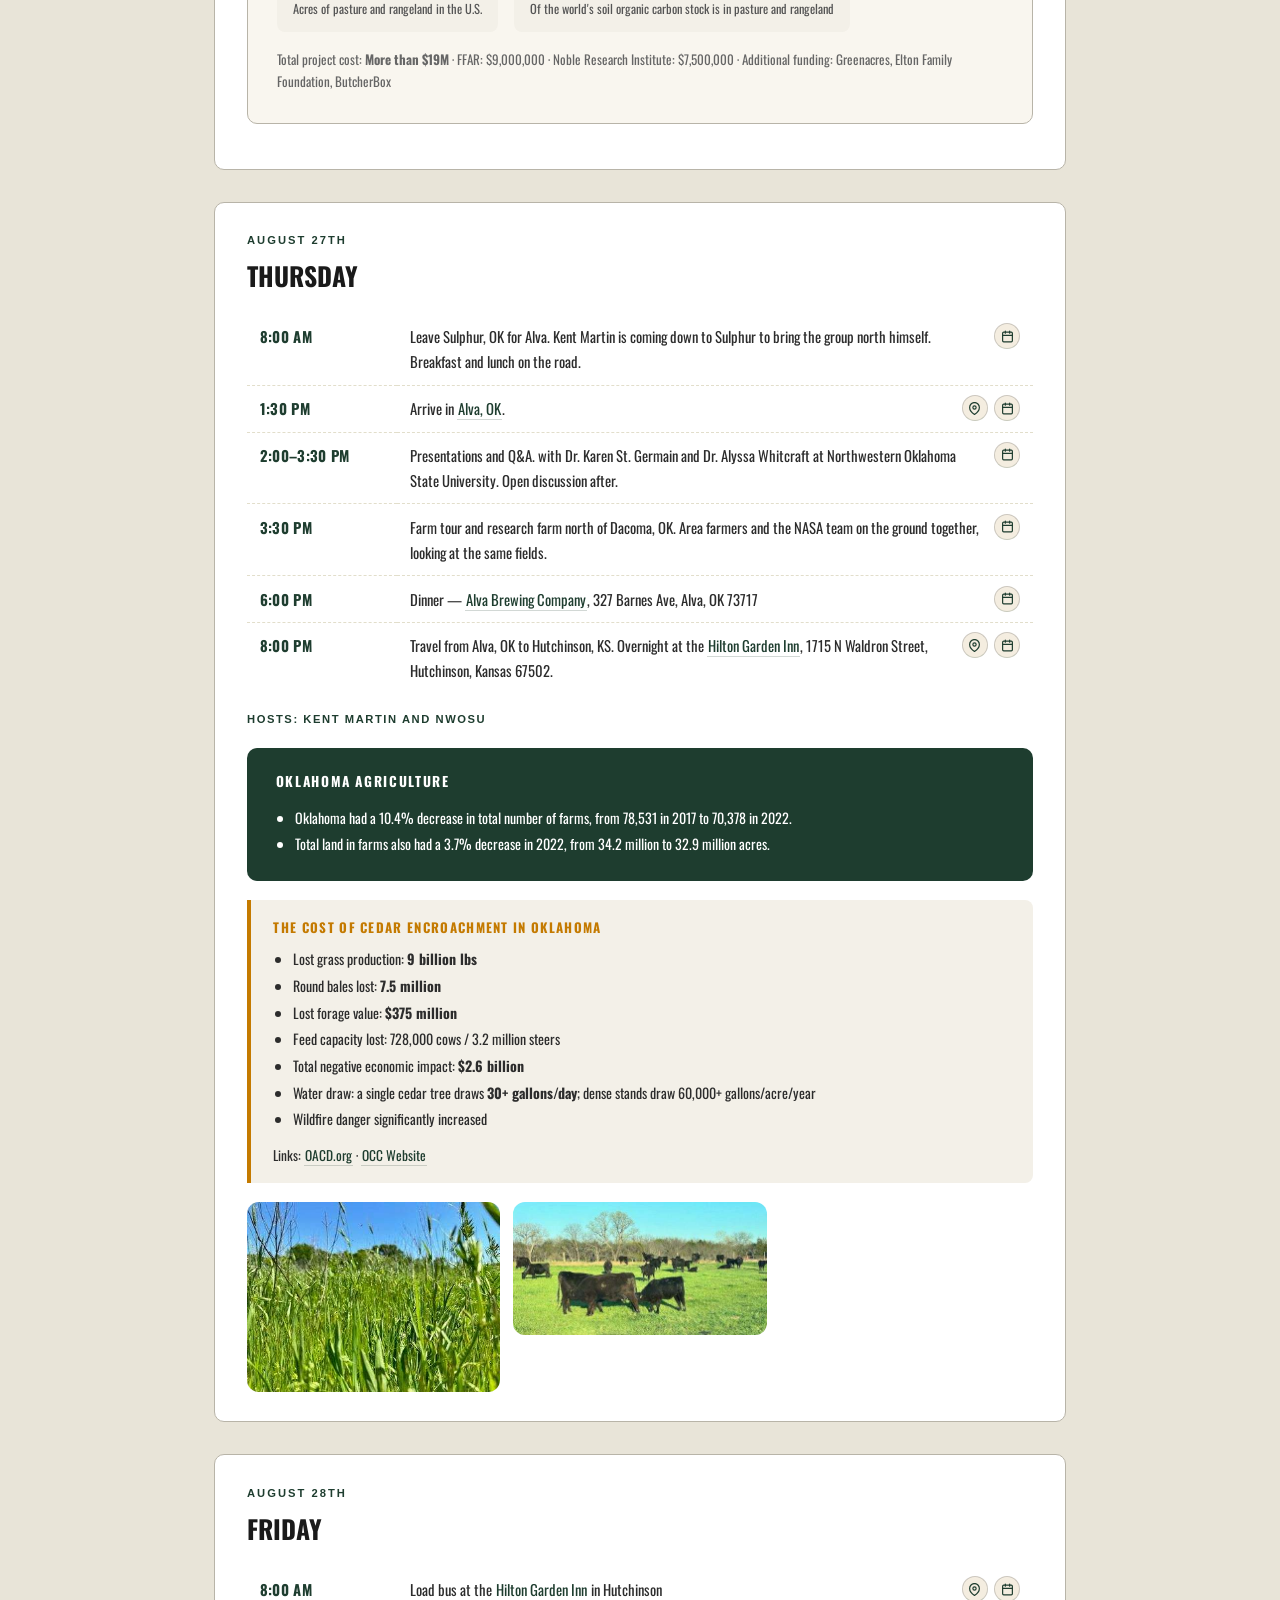
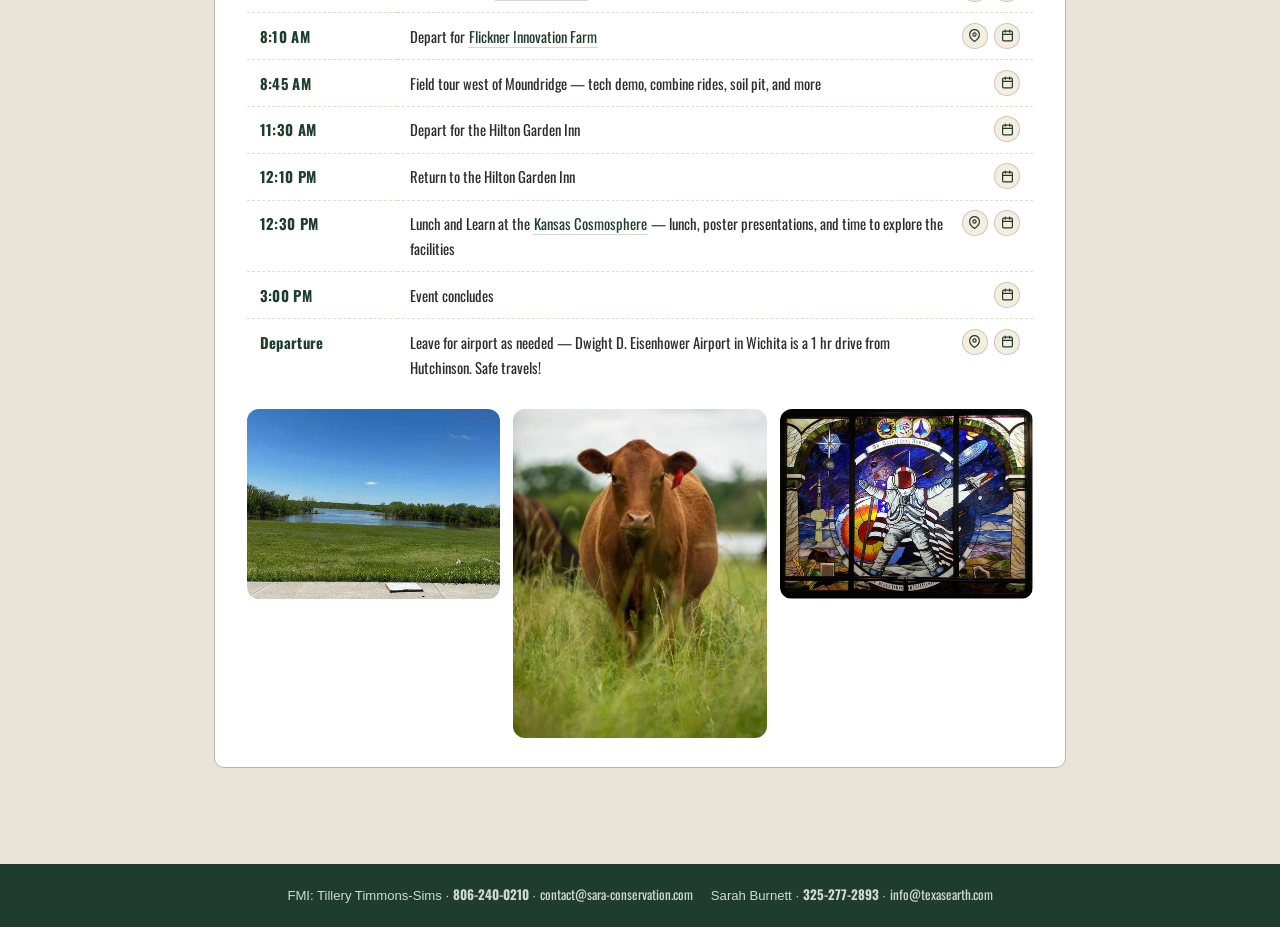
==== commit 50713756: "time update" ====
--- a/days.html
+++ b/days.html
@@ -489,7 +489,7 @@
               rel="noopener">map</a></td>
         </tr>
         <tr>
-          <td>8:30–10:00 AM</td>
+          <td>8:30–10:30 AM</td>
           <td><a href="https://maps.google.com/?q=1001+E+Texas+289+Loop+Frontage+Lubbock+TX+79403" target="_blank"
               rel="noopener">TTU Fiber and Biopolymer Research Institute</a> for discussion on translation of research
             to practice. See cotton from seed to fiber. 1001 E Texas 289 Loop Frontage, Lubbock, TX 79403. Collaboration
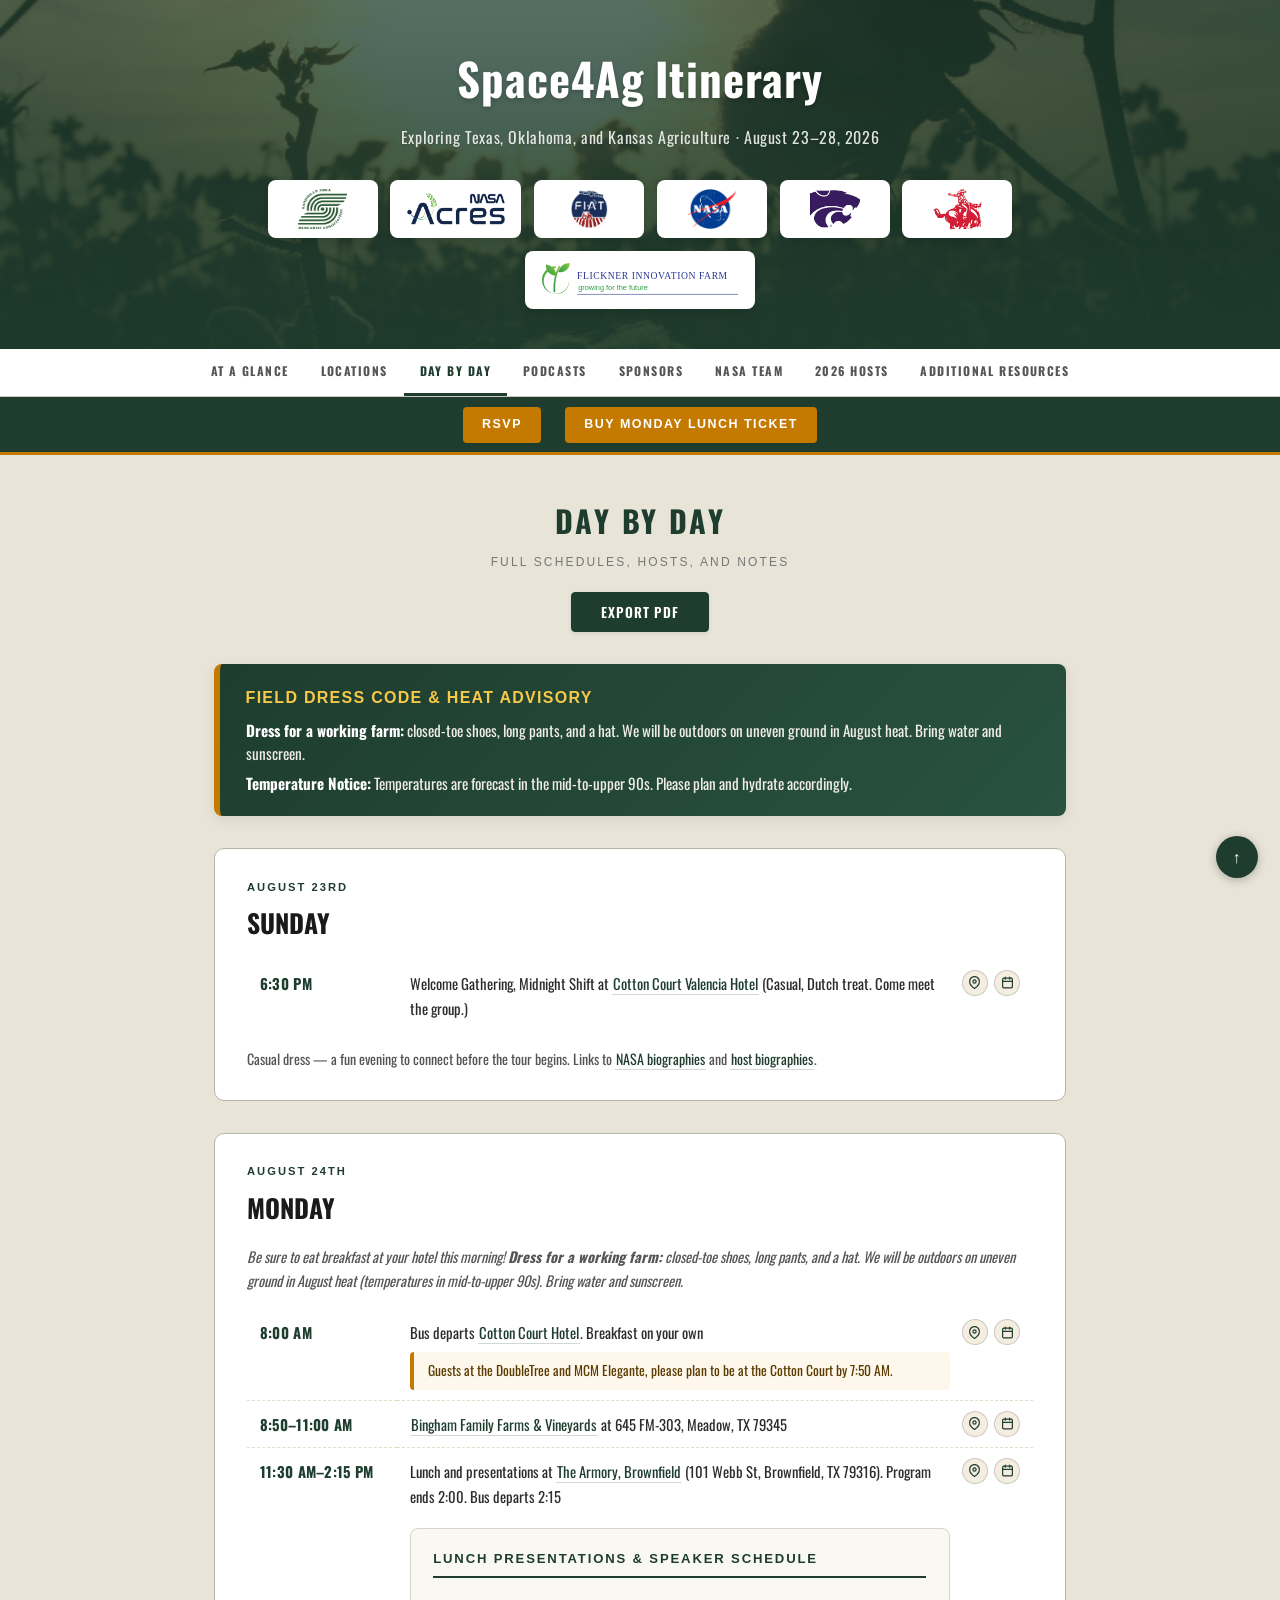
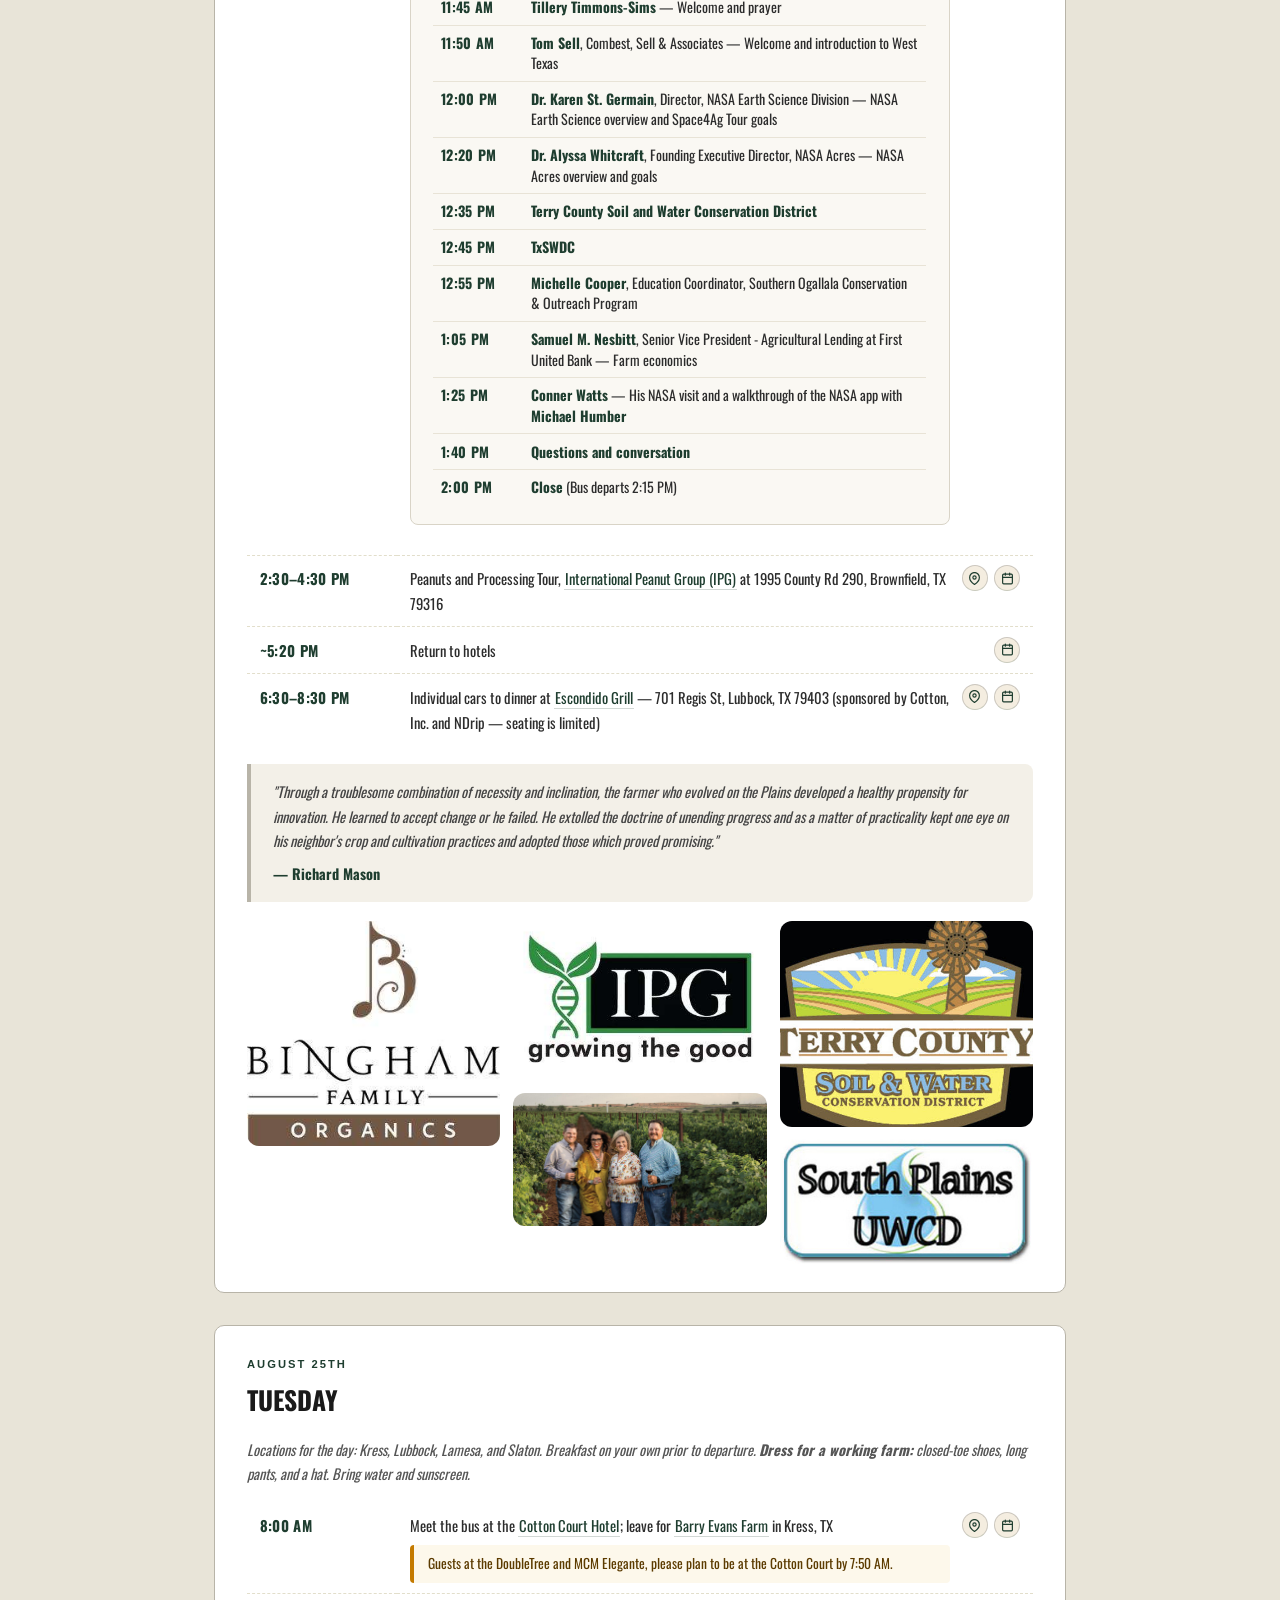
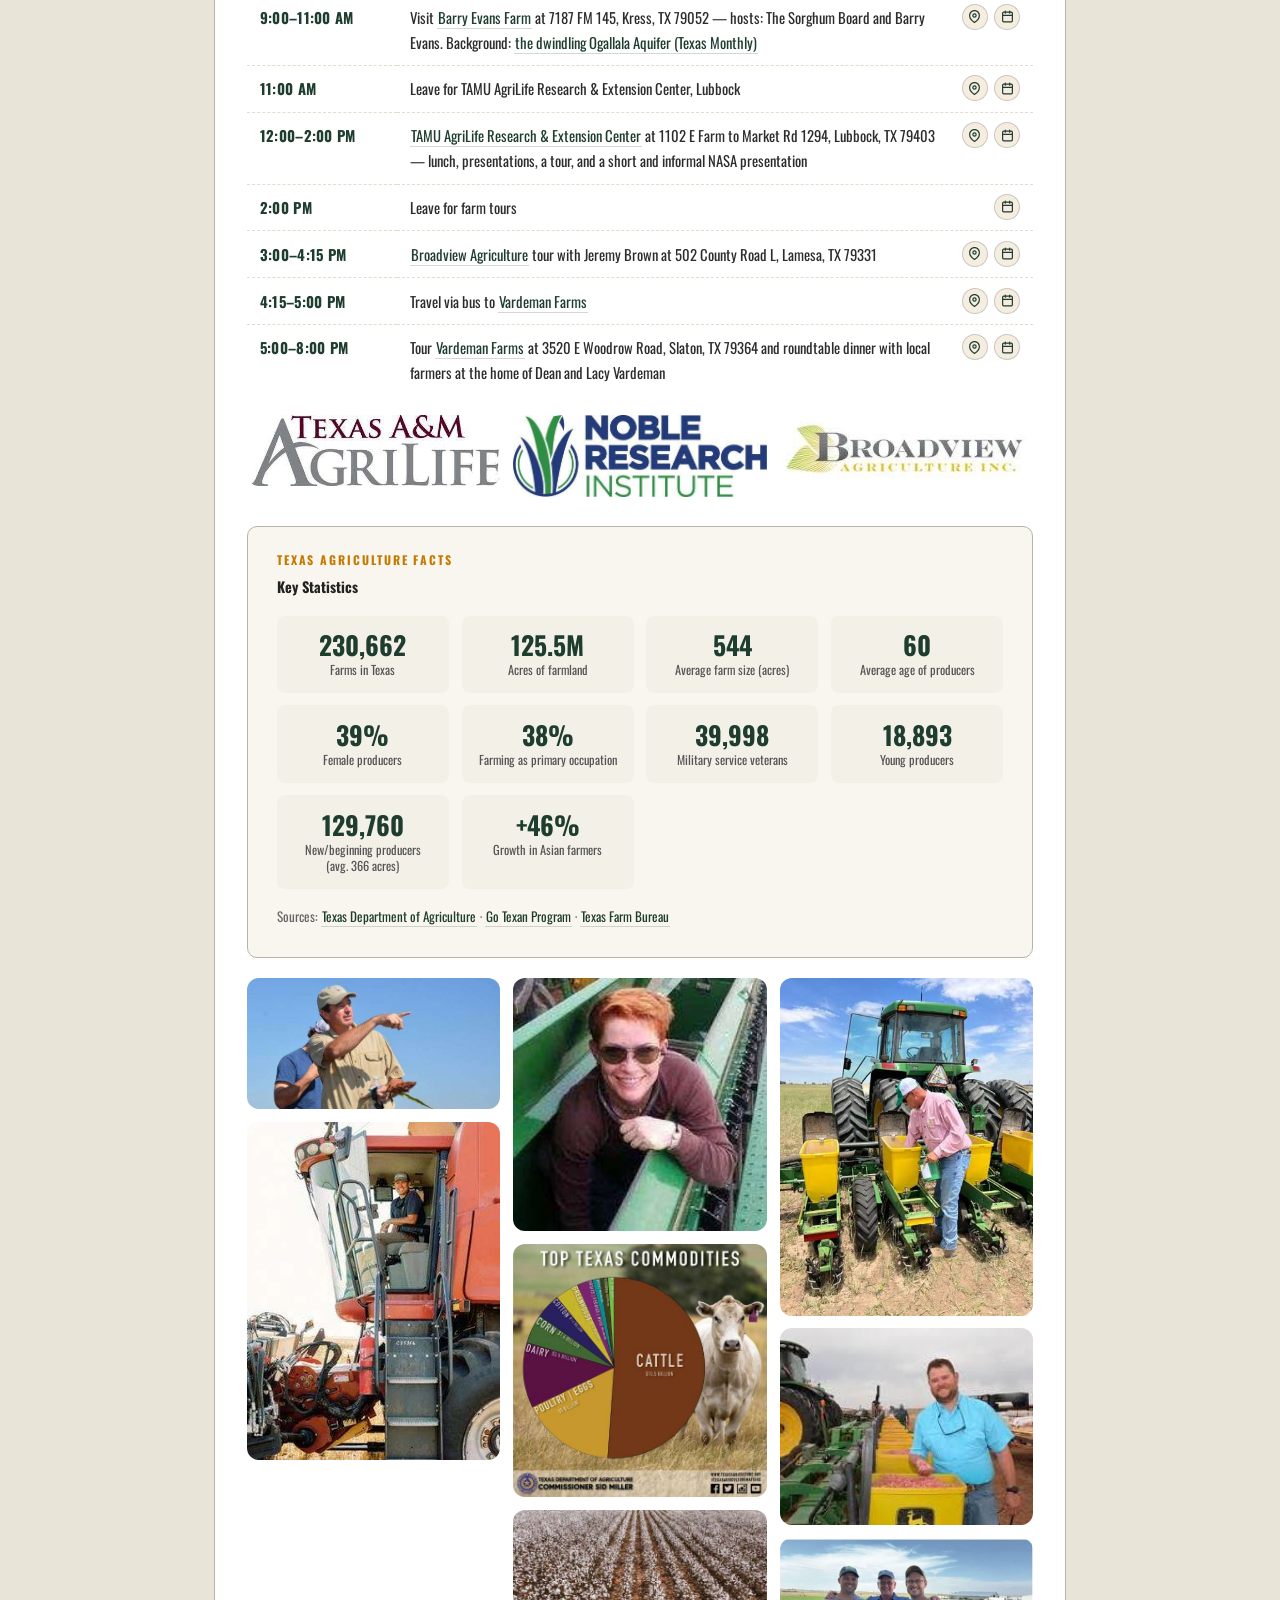
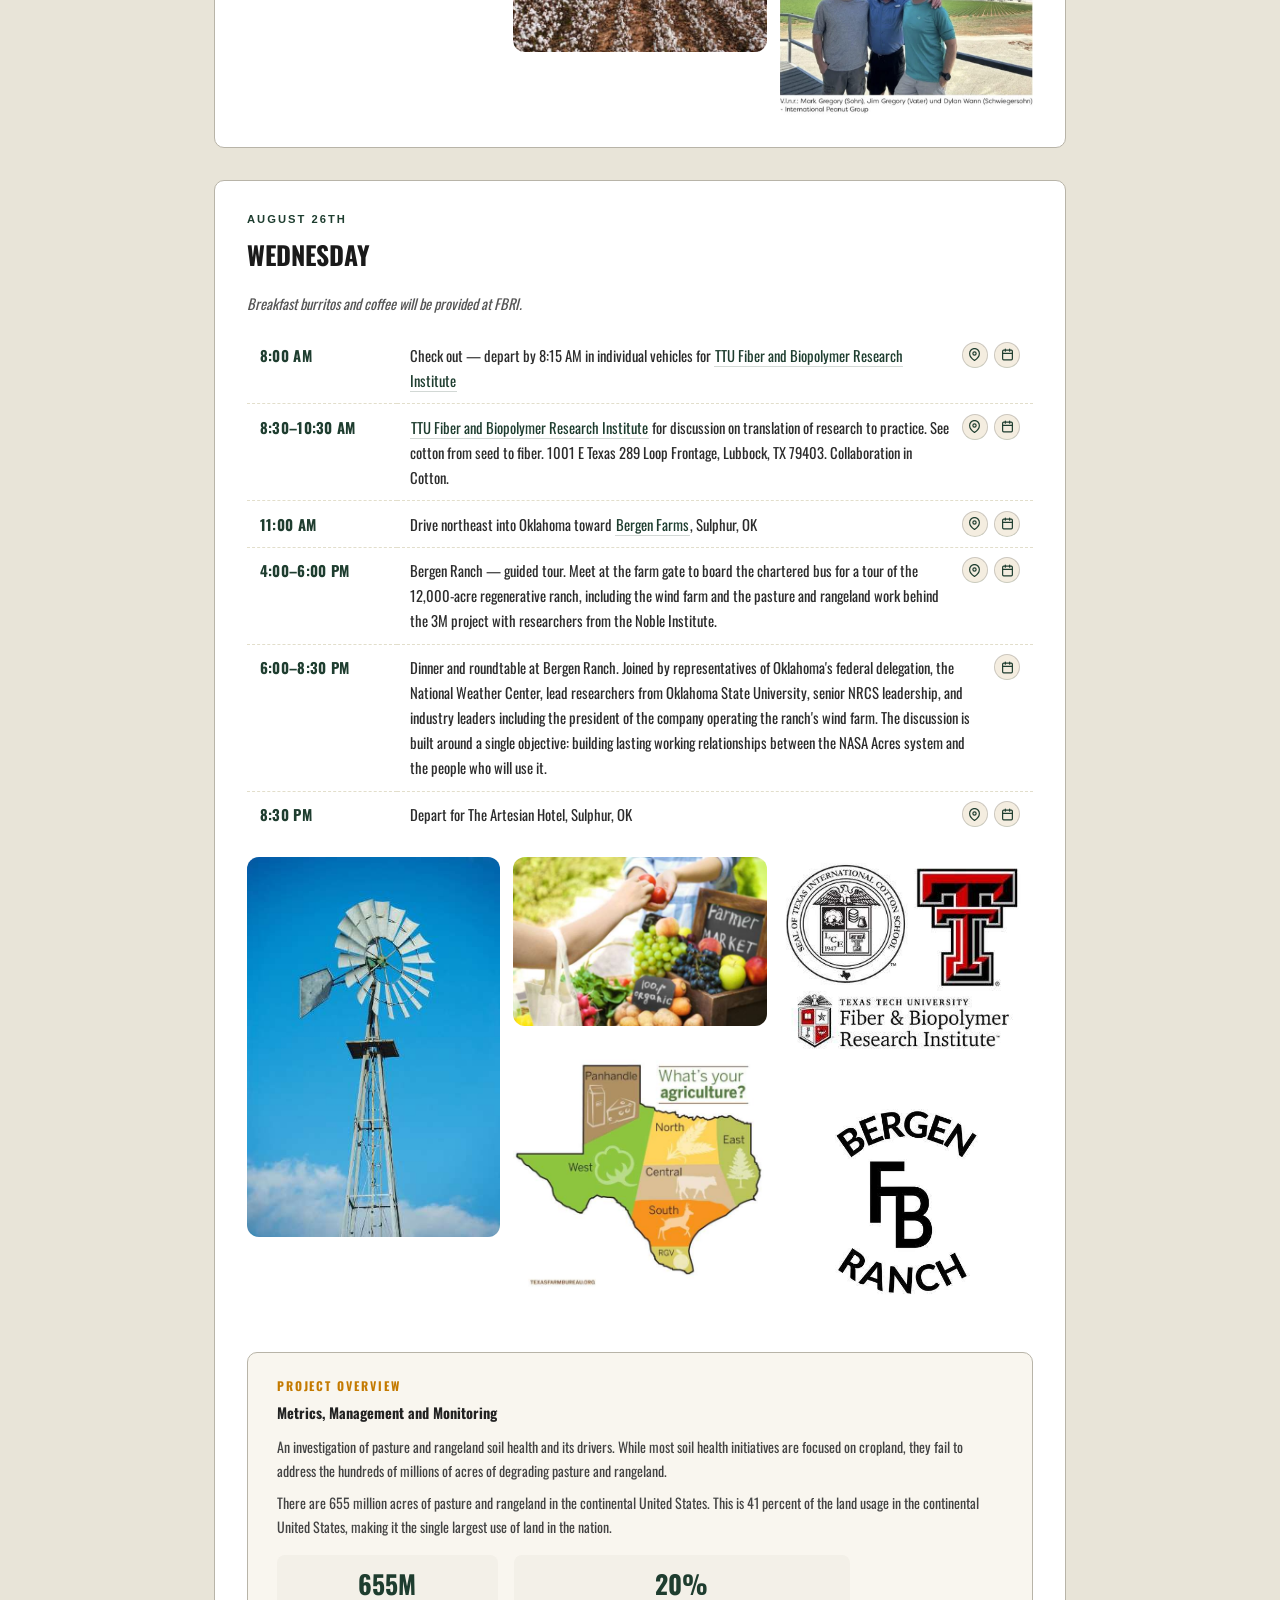
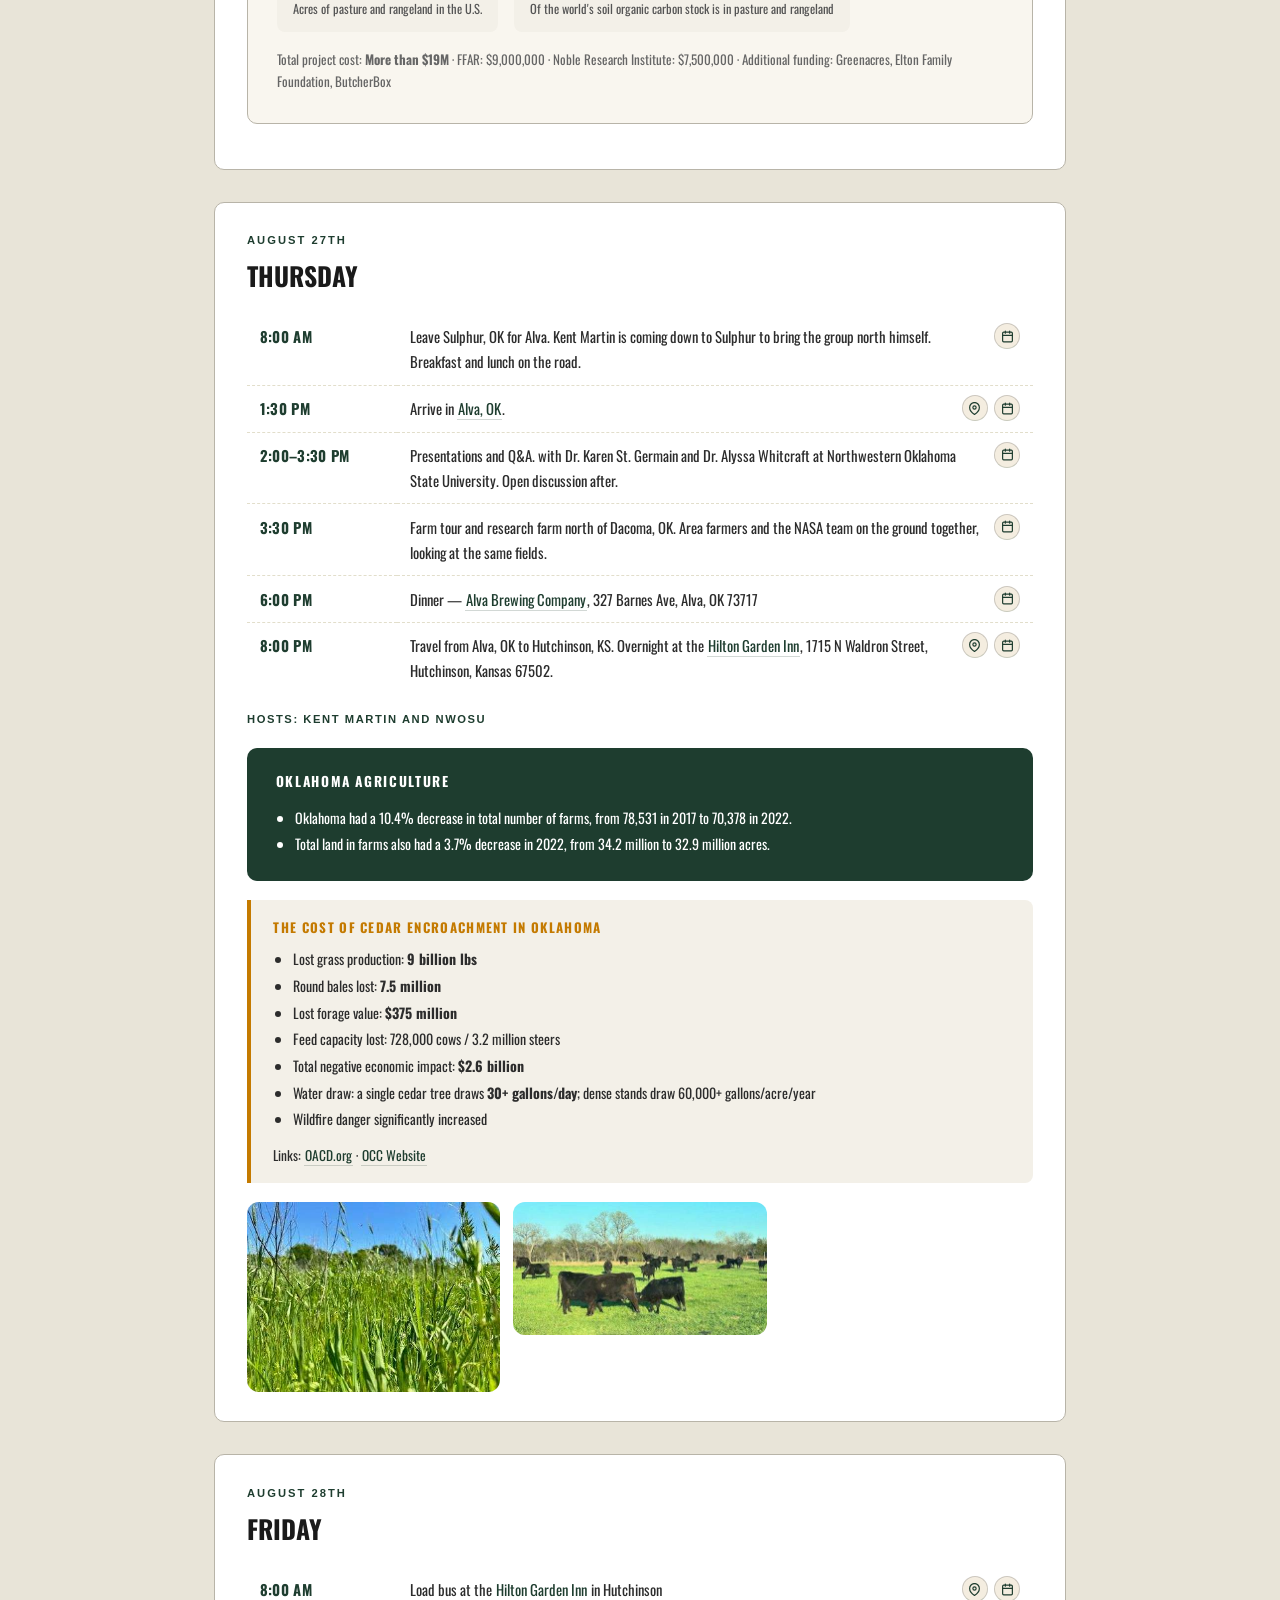
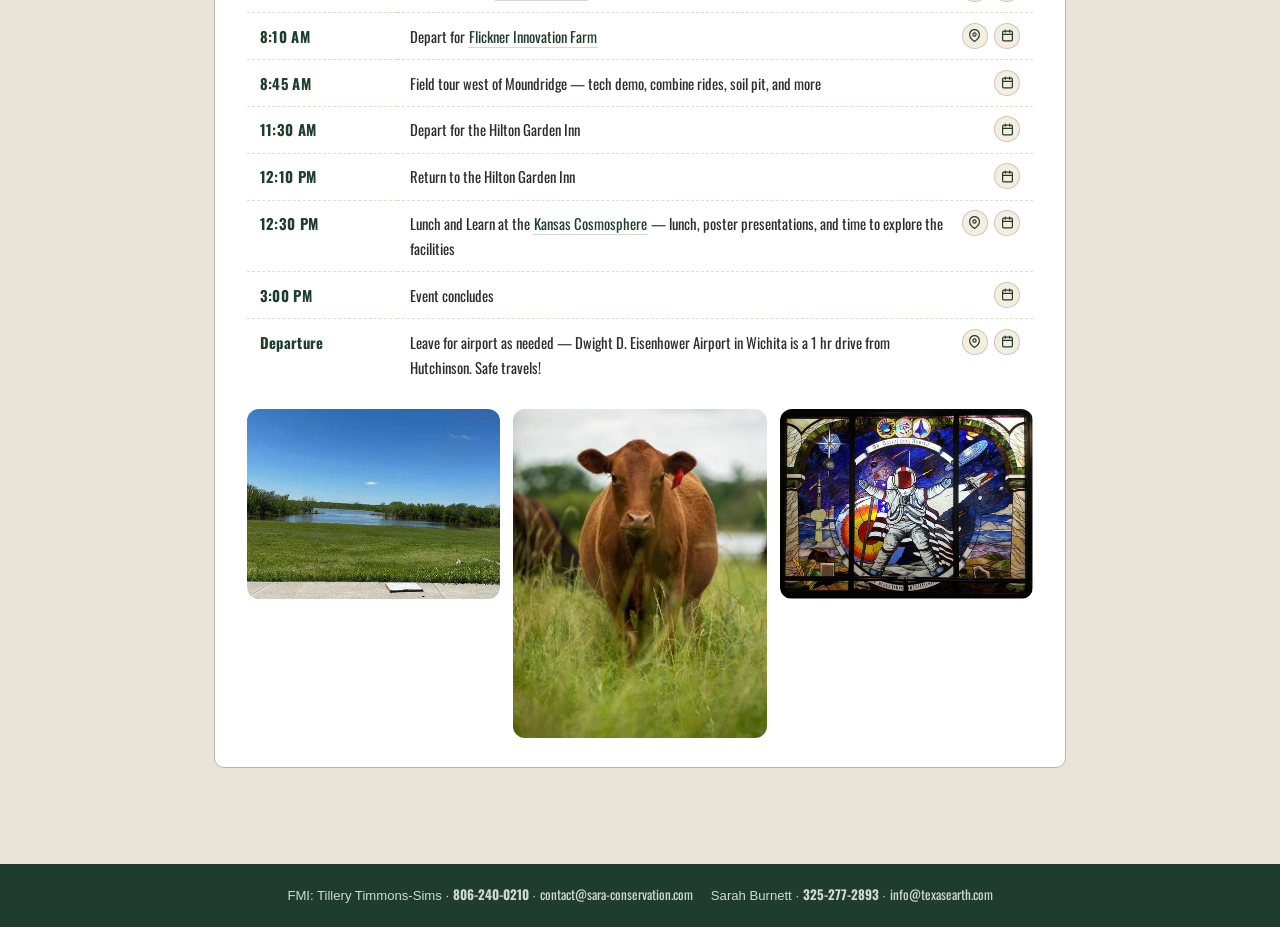
==== commit 85a71fe0: "update" ====
--- a/days.html
+++ b/days.html
@@ -133,7 +133,7 @@
         <a href="https://nasaacres.org/" target="_blank" rel="noopener" class="logo-box">
           <img src="images/image.png" alt="NASA Acres logo" />
         </a>
-        <a href="https://www.fiatag.org/" target="_blank" rel="noopener" class="logo-box">
+        <a href="https://www.nasaacres.org/fiat" target="_blank" rel="noopener" class="logo-box">
           <img src="images/image (1).png" alt="FIAT logo" />
         </a>
         <a href="https://www.nasa.gov/" target="_blank" rel="noopener" class="logo-box">
@@ -163,6 +163,7 @@
       <li><a href="sponsors.html">Sponsors</a></li>
       <li><a href="nasa-team.html">NASA Team</a></li>
       <li><a href="hosts.html">2026 Hosts</a></li>
+      <li><a href="resources.html">Additional Resources</a></li>
     </ul>
   </nav>
 
--- a/styles.css
+++ b/styles.css
@@ -1656,4 +1656,187 @@
 .phone-link {
   font-weight: 700;
   color: #1E3D2F;
+}
+
+/* ── Additional Resources Page ──────────────────────────────*/
+.resource-grid {
+  display: grid;
+  grid-template-columns: repeat(auto-fit, minmax(320px, 1fr));
+  gap: 1.4rem;
+  margin-top: 1rem;
+  margin-bottom: 2rem;
+}
+
+.resource-card {
+  background: #fff;
+  border: 1.5px solid #b8b4a8;
+  border-radius: 10px;
+  padding: 1.5rem;
+  display: flex;
+  flex-direction: column;
+  justify-content: space-between;
+  transition: transform 0.2s cubic-bezier(0.4, 0, 0.2, 1), box-shadow 0.2s cubic-bezier(0.4, 0, 0.2, 1);
+  box-shadow: 0 2px 6px rgba(0, 0, 0, 0.03);
+}
+
+.resource-card:hover {
+  transform: translateY(-2px);
+  box-shadow: 0 6px 16px rgba(0, 0, 0, 0.08);
+}
+
+.resource-card-header {
+  display: flex;
+  align-items: flex-start;
+  gap: 1rem;
+  margin-bottom: 0.75rem;
+}
+
+.resource-icon-badge {
+  flex-shrink: 0;
+  width: 46px;
+  height: 46px;
+  border-radius: 8px;
+  display: flex;
+  flex-direction: column;
+  align-items: center;
+  justify-content: center;
+  font-weight: 700;
+  font-size: 0.7rem;
+  letter-spacing: 0.06em;
+  text-transform: uppercase;
+}
+
+.resource-icon-badge.pdf {
+  background: #fee2e2;
+  color: #b91c1c;
+  border: 1.5px solid #fca5a5;
+}
+
+.resource-icon-badge.docx {
+  background: #dbeafe;
+  color: #1d4ed8;
+  border: 1.5px solid #93c5fd;
+}
+
+.resource-card-title-group {
+  flex-grow: 1;
+}
+
+.resource-card-title {
+  font-size: 1.1rem;
+  font-weight: 700;
+  color: #1E3D2F;
+  margin-bottom: 0.2rem;
+  line-height: 1.3;
+}
+
+.resource-card-meta {
+  font-family: 'Helvetica Neue', Arial, sans-serif;
+  font-size: 0.72rem;
+  font-weight: 700;
+  letter-spacing: 0.1em;
+  text-transform: uppercase;
+  color: #c47a00;
+}
+
+.resource-card-desc {
+  font-size: 0.88rem;
+  color: #555;
+  line-height: 1.5;
+  margin: 0.5rem 0 1.2rem;
+  flex-grow: 1;
+}
+
+.resource-card-actions {
+  display: flex;
+  flex-wrap: wrap;
+  gap: 0.6rem;
+  align-items: center;
+  padding-top: 0.9rem;
+  border-top: 1px dashed #e2decb;
+}
+
+.resource-btn {
+  display: inline-flex;
+  align-items: center;
+  justify-content: center;
+  gap: 0.4rem;
+  padding: 0.55rem 1rem;
+  border-radius: 6px;
+  font-family: 'Helvetica Neue', Arial, sans-serif;
+  font-size: 0.72rem;
+  font-weight: 700;
+  letter-spacing: 0.08em;
+  text-transform: uppercase;
+  text-decoration: none !important;
+  transition: all 0.2s cubic-bezier(0.4, 0, 0.2, 1);
+  cursor: pointer;
+}
+
+.resource-btn-primary {
+  background: #1E3D2F;
+  color: #fff !important;
+  border: 1px solid #1E3D2F;
+}
+
+.resource-btn-primary:hover {
+  background: #2e6347;
+  border-color: #2e6347;
+  color: #fff !important;
+  transform: translateY(-1px);
+  box-shadow: 0 3px 6px rgba(30, 61, 47, 0.2);
+}
+
+.resource-btn-secondary {
+  background: #f4ede0;
+  color: #1E3D2F !important;
+  border: 1px solid #ccc7be;
+}
+
+.resource-btn-secondary:hover {
+  background: #e8e0d0;
+  color: #1E3D2F !important;
+  border-color: #1E3D2F;
+  transform: translateY(-1px);
+}
+
+/* ── Bio Card Resource Attachment Link ─────────────────────*/
+.bio-resource-link {
+  margin-top: 0.85rem;
+  padding-top: 0.75rem;
+  border-top: 1px dashed #dedad0;
+  display: flex;
+  flex-wrap: wrap;
+  gap: 0.6rem;
+  align-items: center;
+}
+
+.bio-doc-btn {
+  display: inline-flex;
+  align-items: center;
+  gap: 0.45rem;
+  font-family: 'Helvetica Neue', Arial, sans-serif !important;
+  font-size: 0.74rem;
+  font-weight: 700;
+  letter-spacing: 0.04em;
+  text-transform: uppercase;
+  color: #1E3D2F !important;
+  background: #f4efe4;
+  border: 1.2px solid #ccc7be;
+  padding: 0.42rem 0.85rem;
+  border-radius: 6px;
+  text-decoration: none !important;
+  transition: all 0.2s cubic-bezier(0.4, 0, 0.2, 1);
+}
+
+.bio-doc-btn:hover {
+  background: #1E3D2F;
+  color: #fff !important;
+  border-color: #1E3D2F;
+  transform: translateY(-1px);
+  box-shadow: 0 3px 6px rgba(30, 61, 47, 0.15);
+}
+
+.bio-doc-btn svg {
+  flex-shrink: 0;
 }
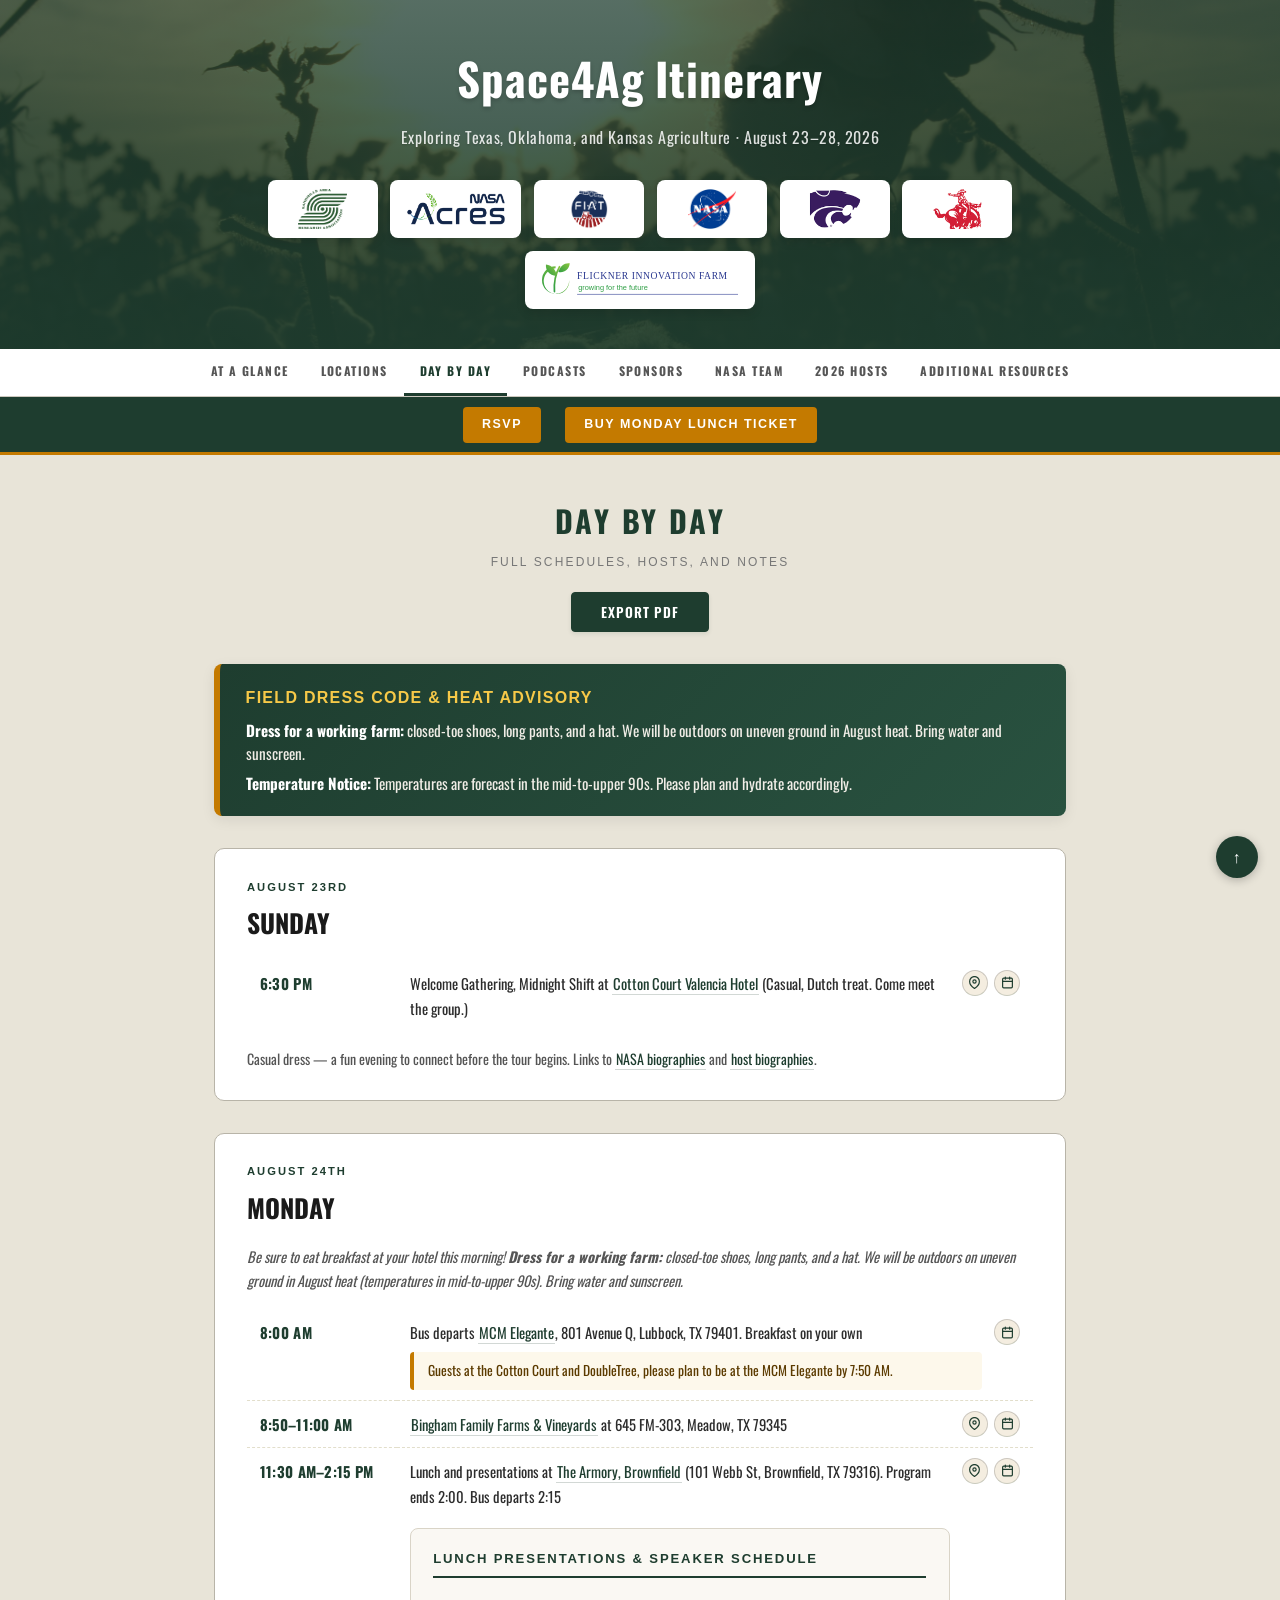
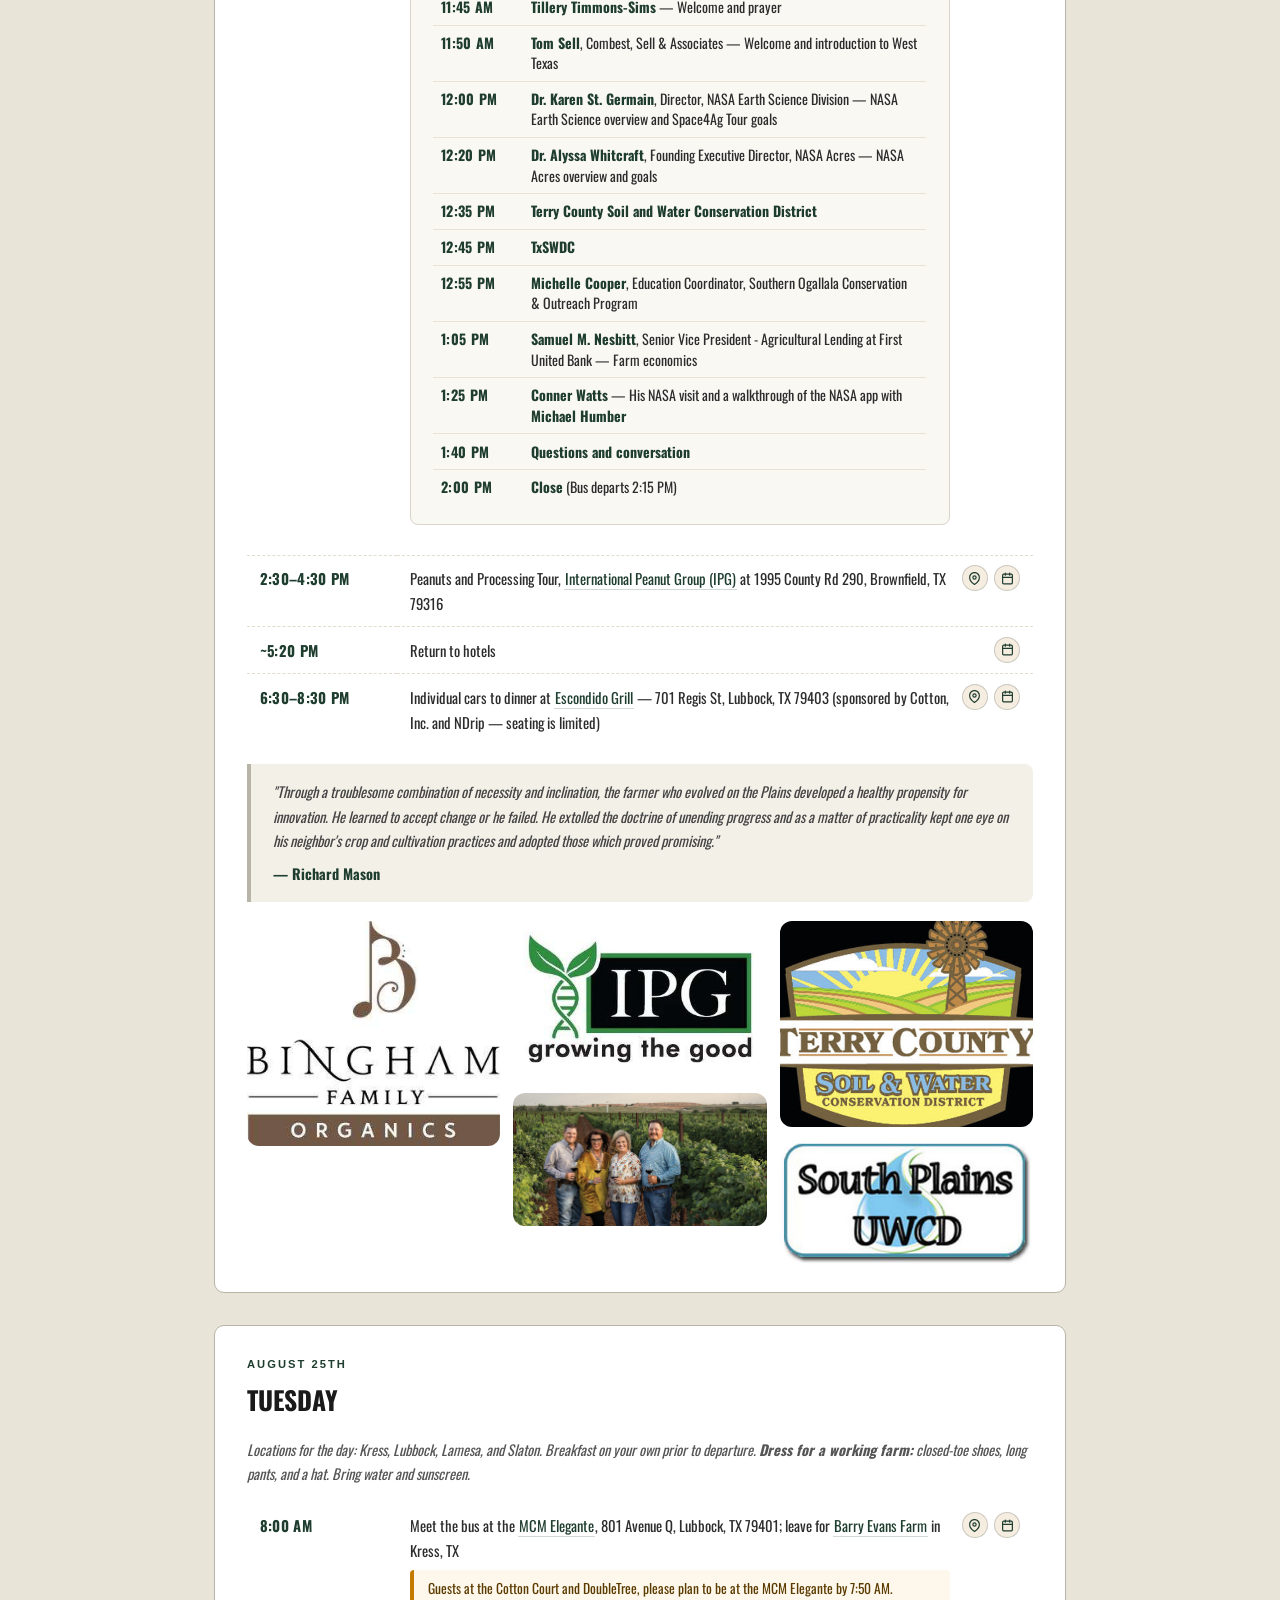
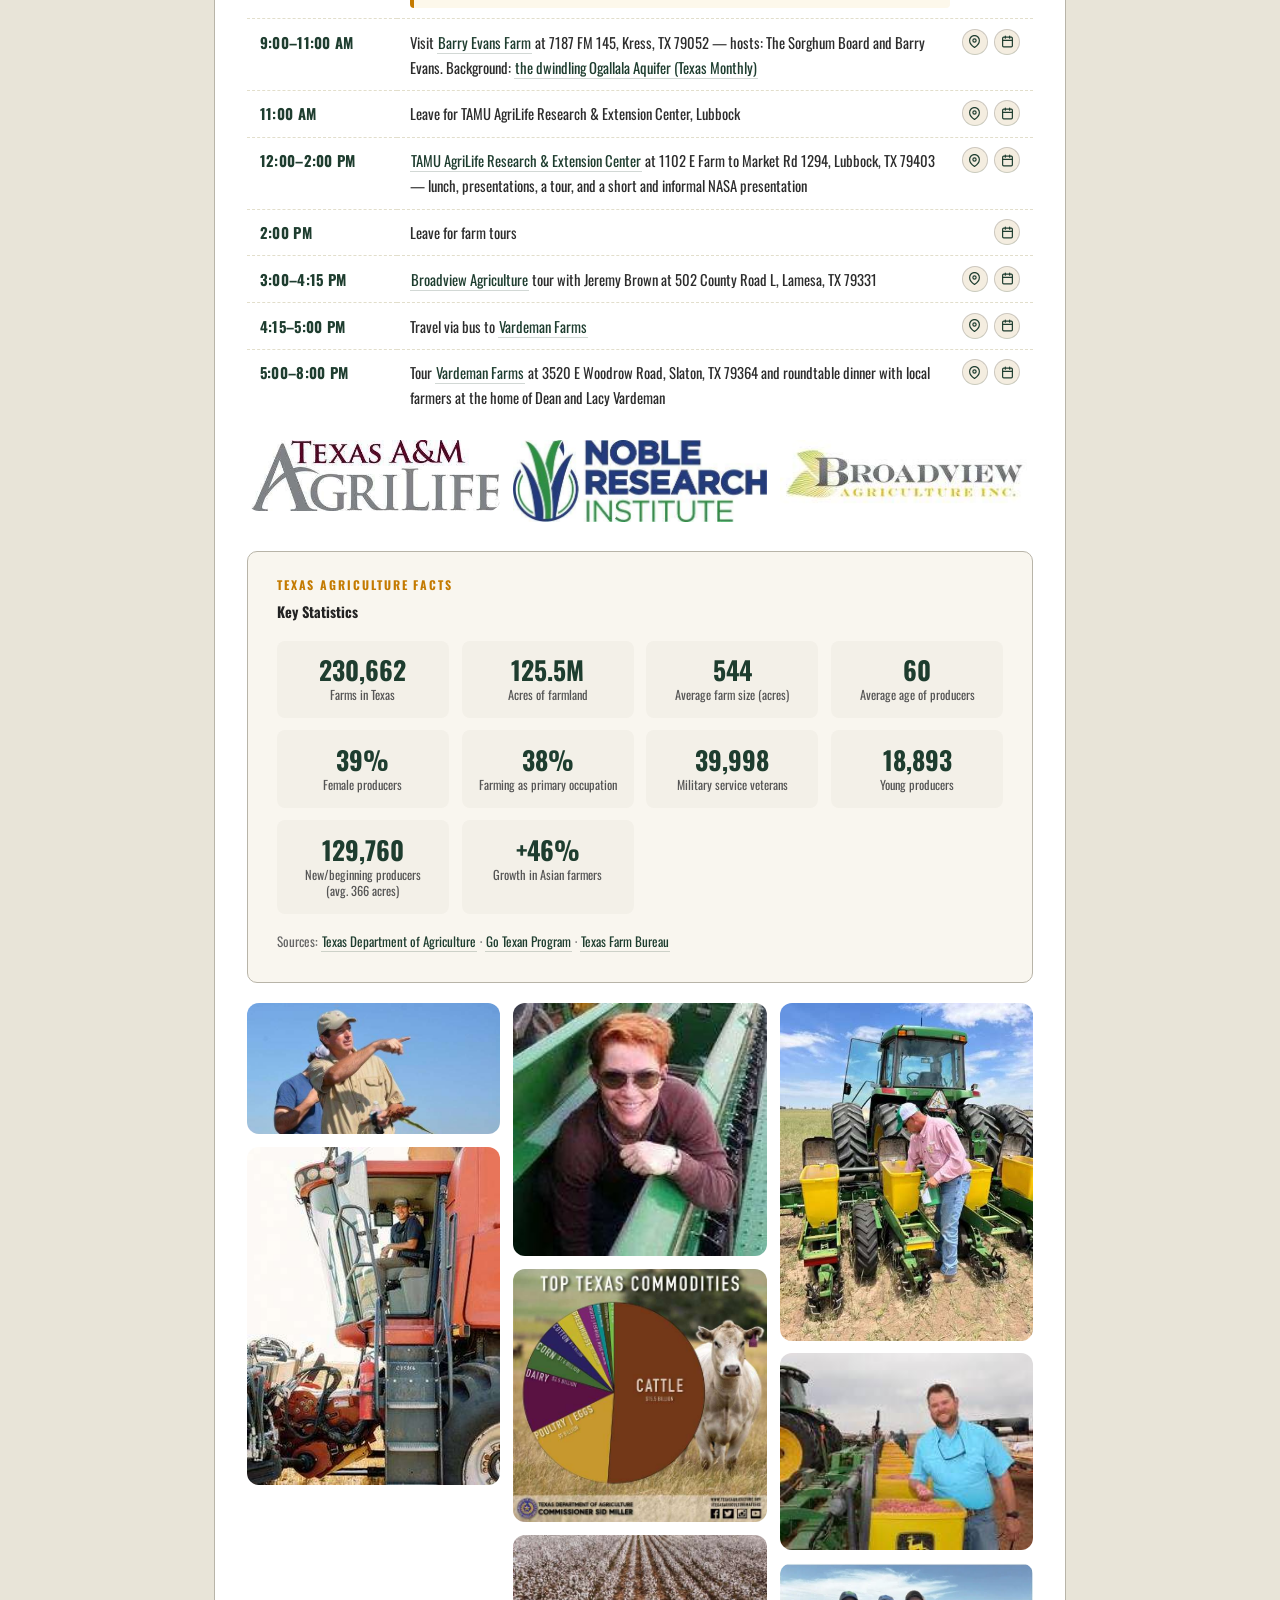
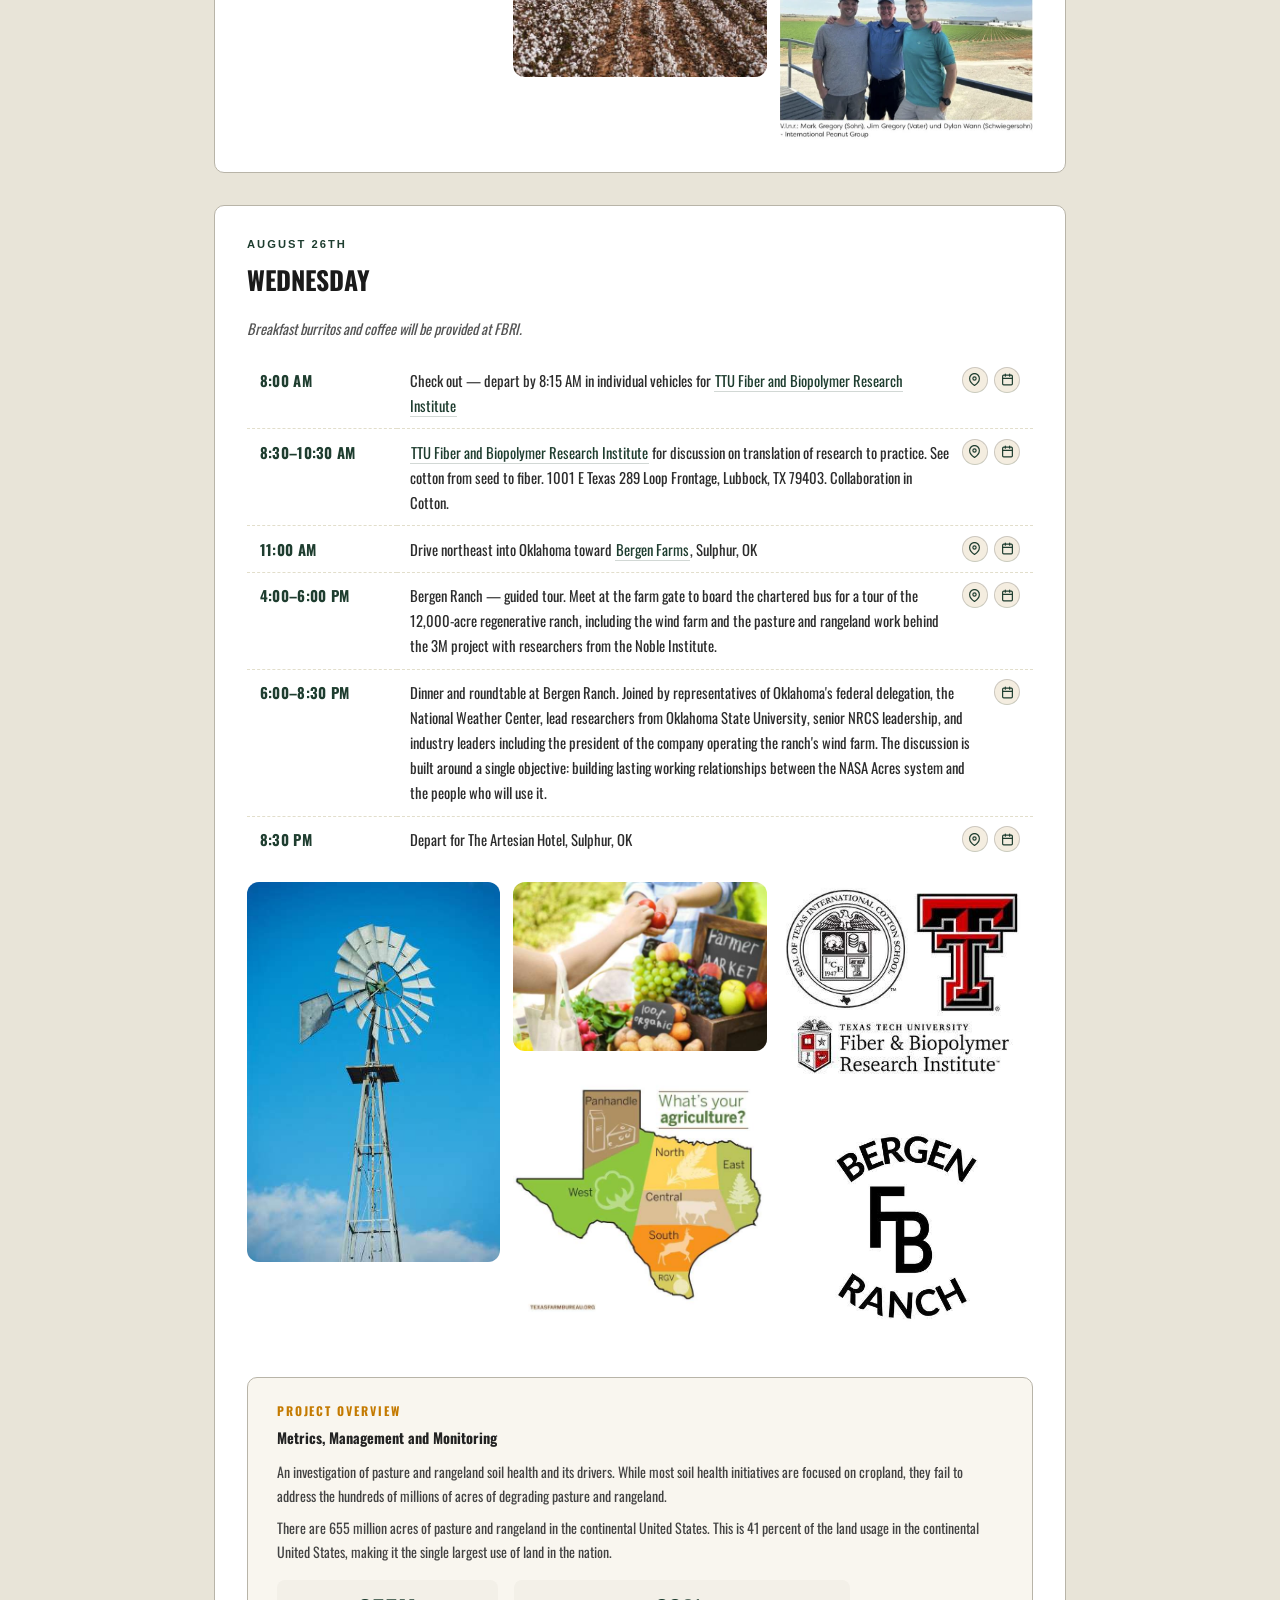
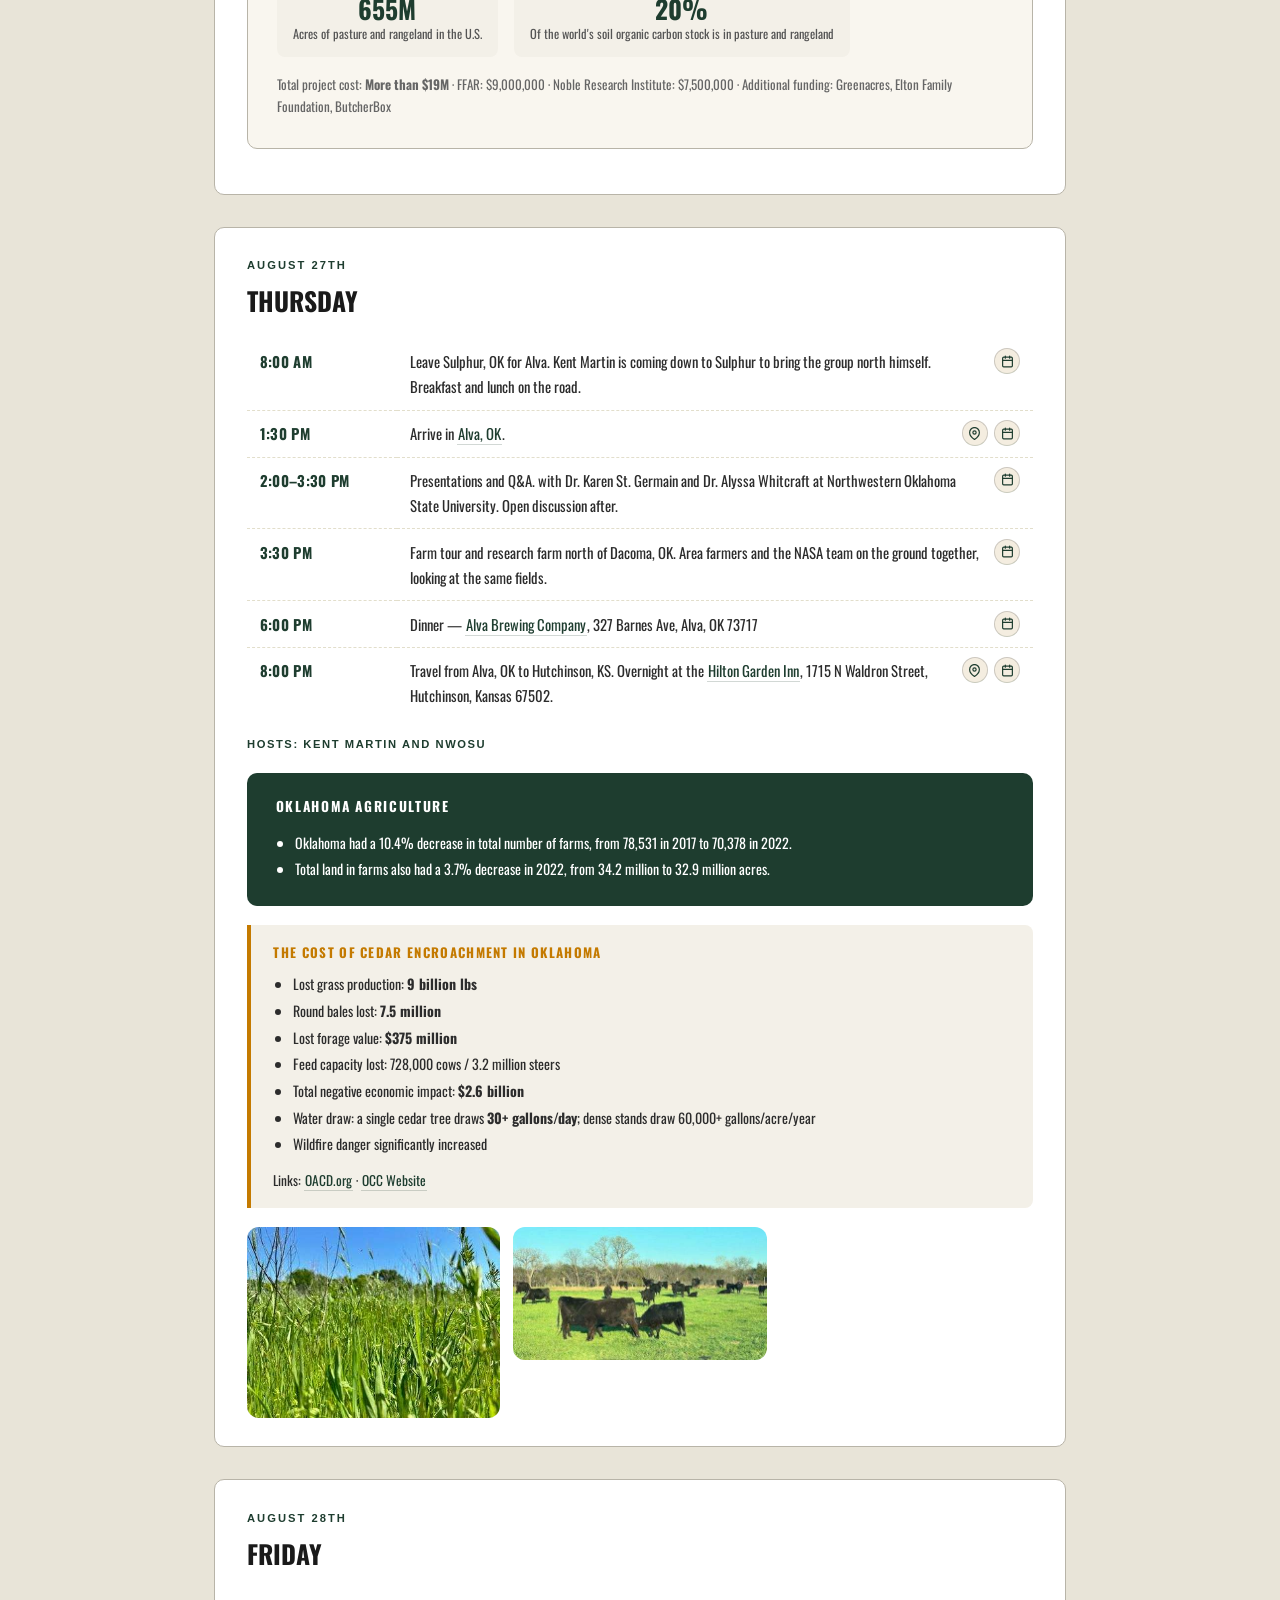
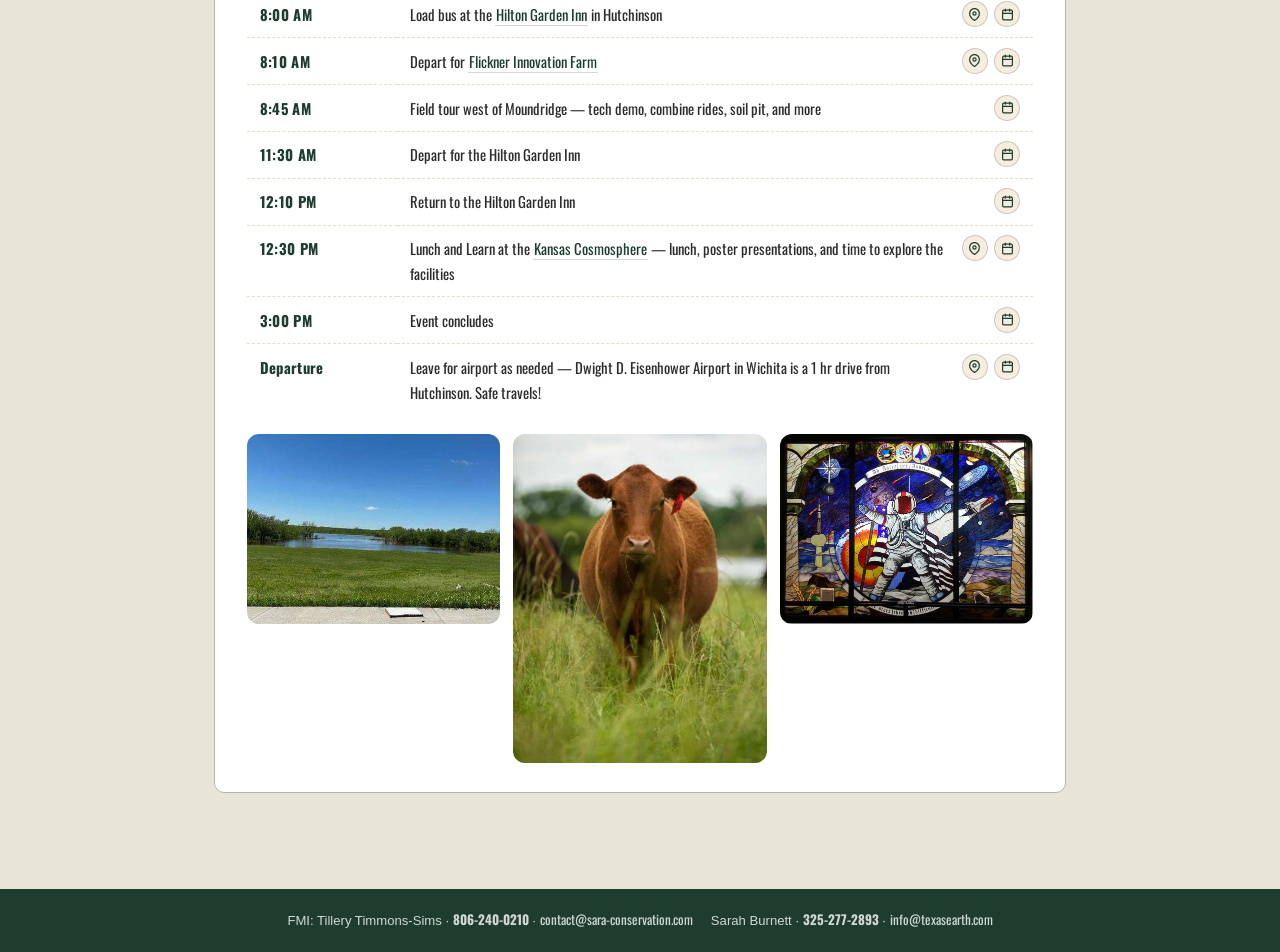
==== commit e8813208: "Commit" ====
--- a/days.html
+++ b/days.html
@@ -220,10 +220,10 @@
       <table class="schedule-table">
         <tr>
           <td>8:00 AM</td>
-          <td>Bus departs <a href="https://maps.google.com/?q=Cotton+Court+Hotel+Lubbock+TX" target="_blank"
-              rel="noopener">Cotton Court Hotel</a>. Breakfast on your own &middot; <a
-              href="https://maps.google.com/?q=Cotton+Court+Hotel+Lubbock+TX" target="_blank" rel="noopener">map</a>
-            <div class="bus-callout">Guests at the DoubleTree and MCM Elegante, please plan to be at the Cotton Court by 7:50 AM.</div>
+          <td>Bus departs <a href="https://www.mcmelegantelubbock.com/" target="_blank"
+              rel="noopener">MCM Elegante</a>, 801 Avenue Q, Lubbock, TX 79401. Breakfast on your own &middot; <a
+              href="https://www.mcmelegantelubbock.com/" target="_blank" rel="noopener">map</a>
+            <div class="bus-callout">Guests at the Cotton Court and DoubleTree, please plan to be at the MCM Elegante by 7:50 AM.</div>
           </td>
         </tr>
         <tr>
@@ -345,12 +345,12 @@
       <table class="schedule-table">
         <tr>
           <td>8:00 AM</td>
-          <td>Meet the bus at the <a href="https://maps.google.com/?q=Cotton+Court+Hotel+Lubbock+TX" target="_blank"
-              rel="noopener">Cotton Court Hotel</a>; leave for <a
+          <td>Meet the bus at the <a href="https://www.mcmelegantelubbock.com/" target="_blank"
+              rel="noopener">MCM Elegante</a>, 801 Avenue Q, Lubbock, TX 79401; leave for <a
               href="https://maps.google.com/?q=34.370056,-101.801583" target="_blank" rel="noopener">Barry Evans
               Farm</a> in Kress, TX &middot; <a href="https://maps.google.com/?q=34.370056,-101.801583"
               target="_blank" rel="noopener">map</a>
-            <div class="bus-callout">Guests at the DoubleTree and MCM Elegante, please plan to be at the Cotton Court by 7:50 AM.</div>
+            <div class="bus-callout">Guests at the Cotton Court and DoubleTree, please plan to be at the MCM Elegante by 7:50 AM.</div>
           </td>
         </tr>
         <tr>
